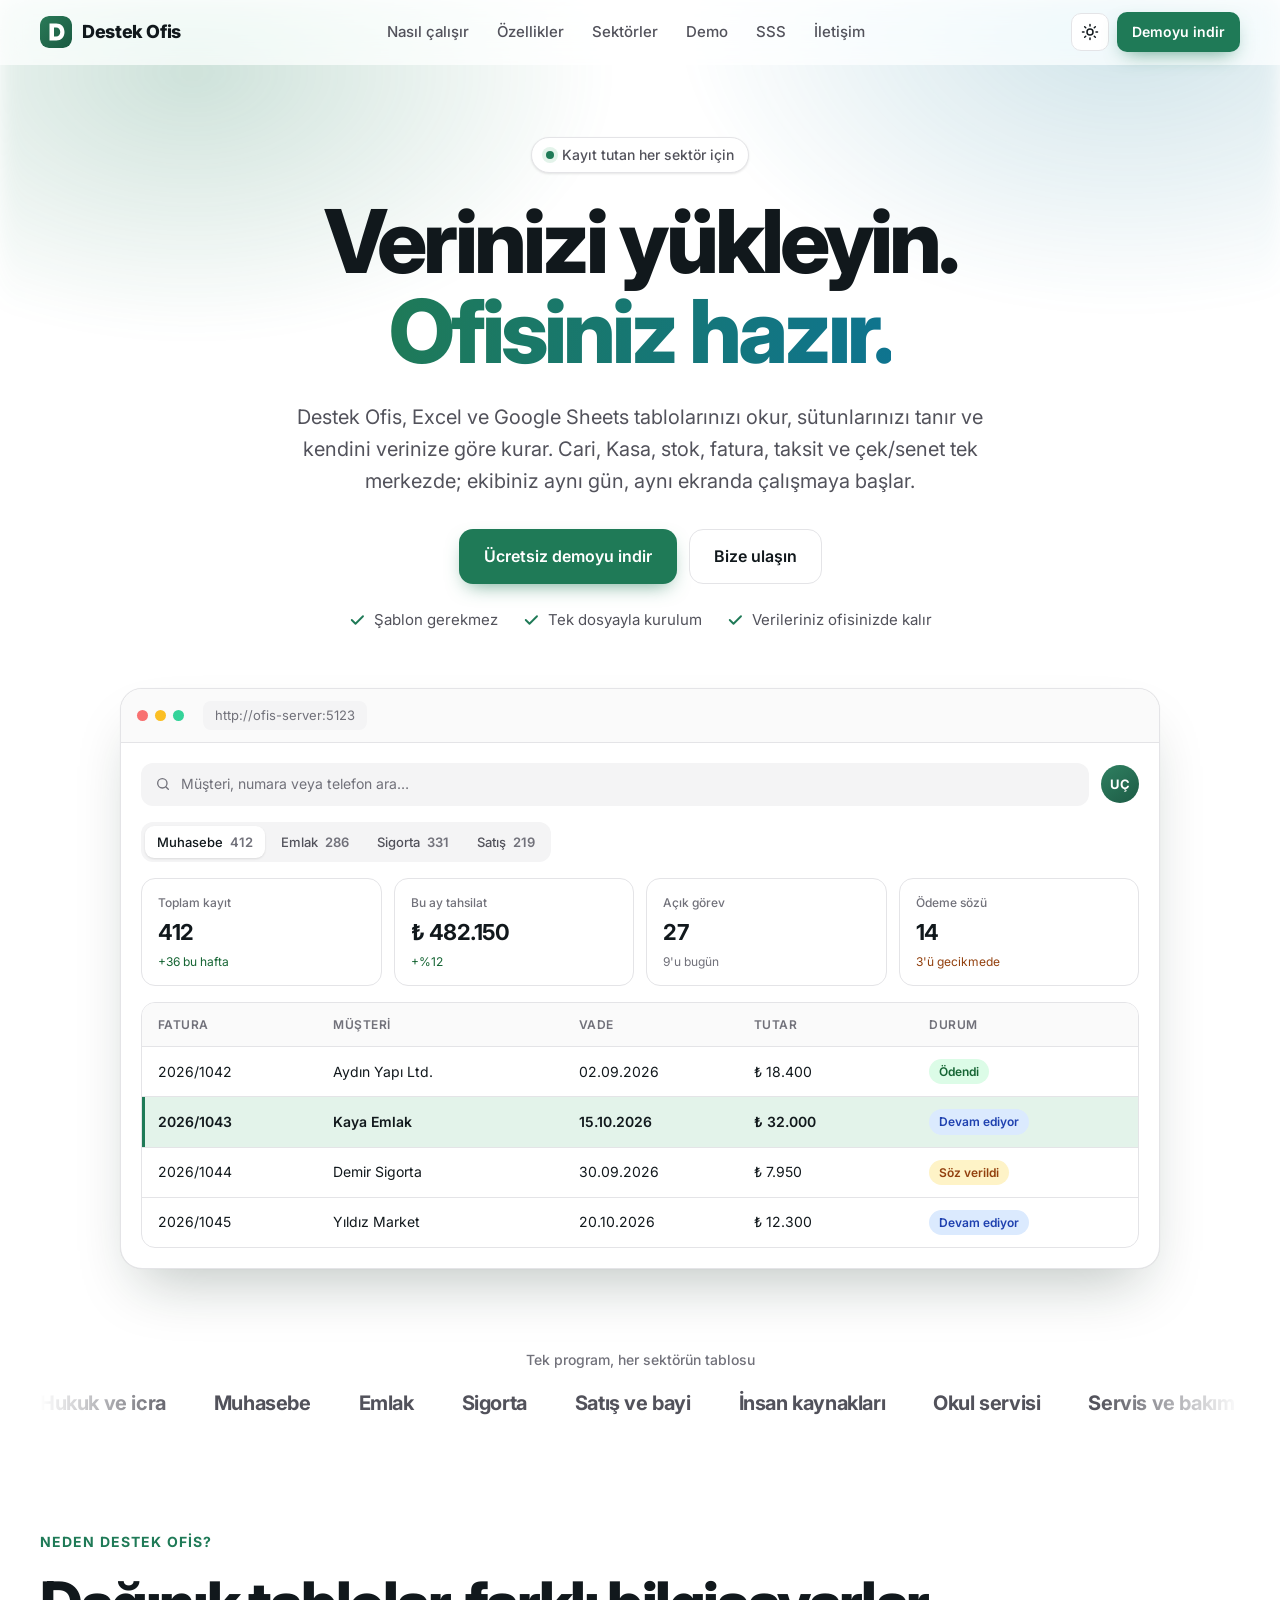
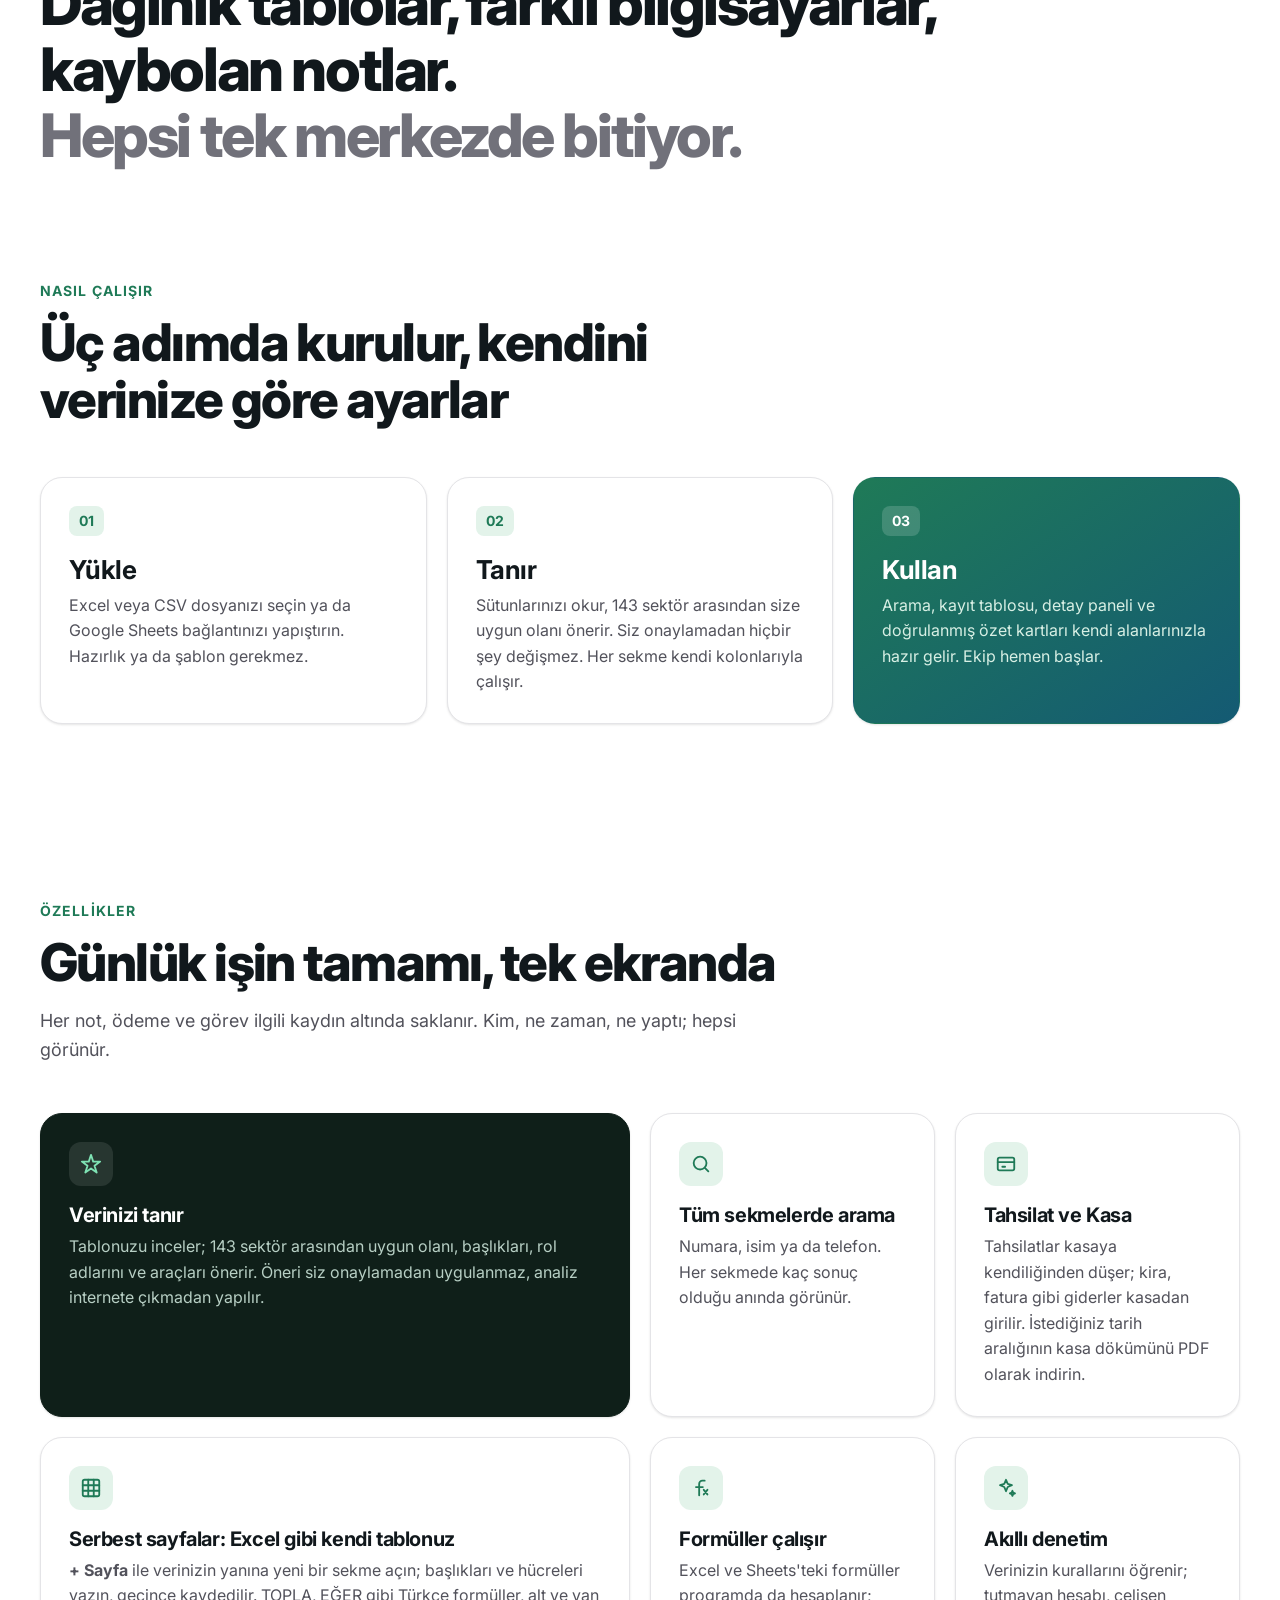
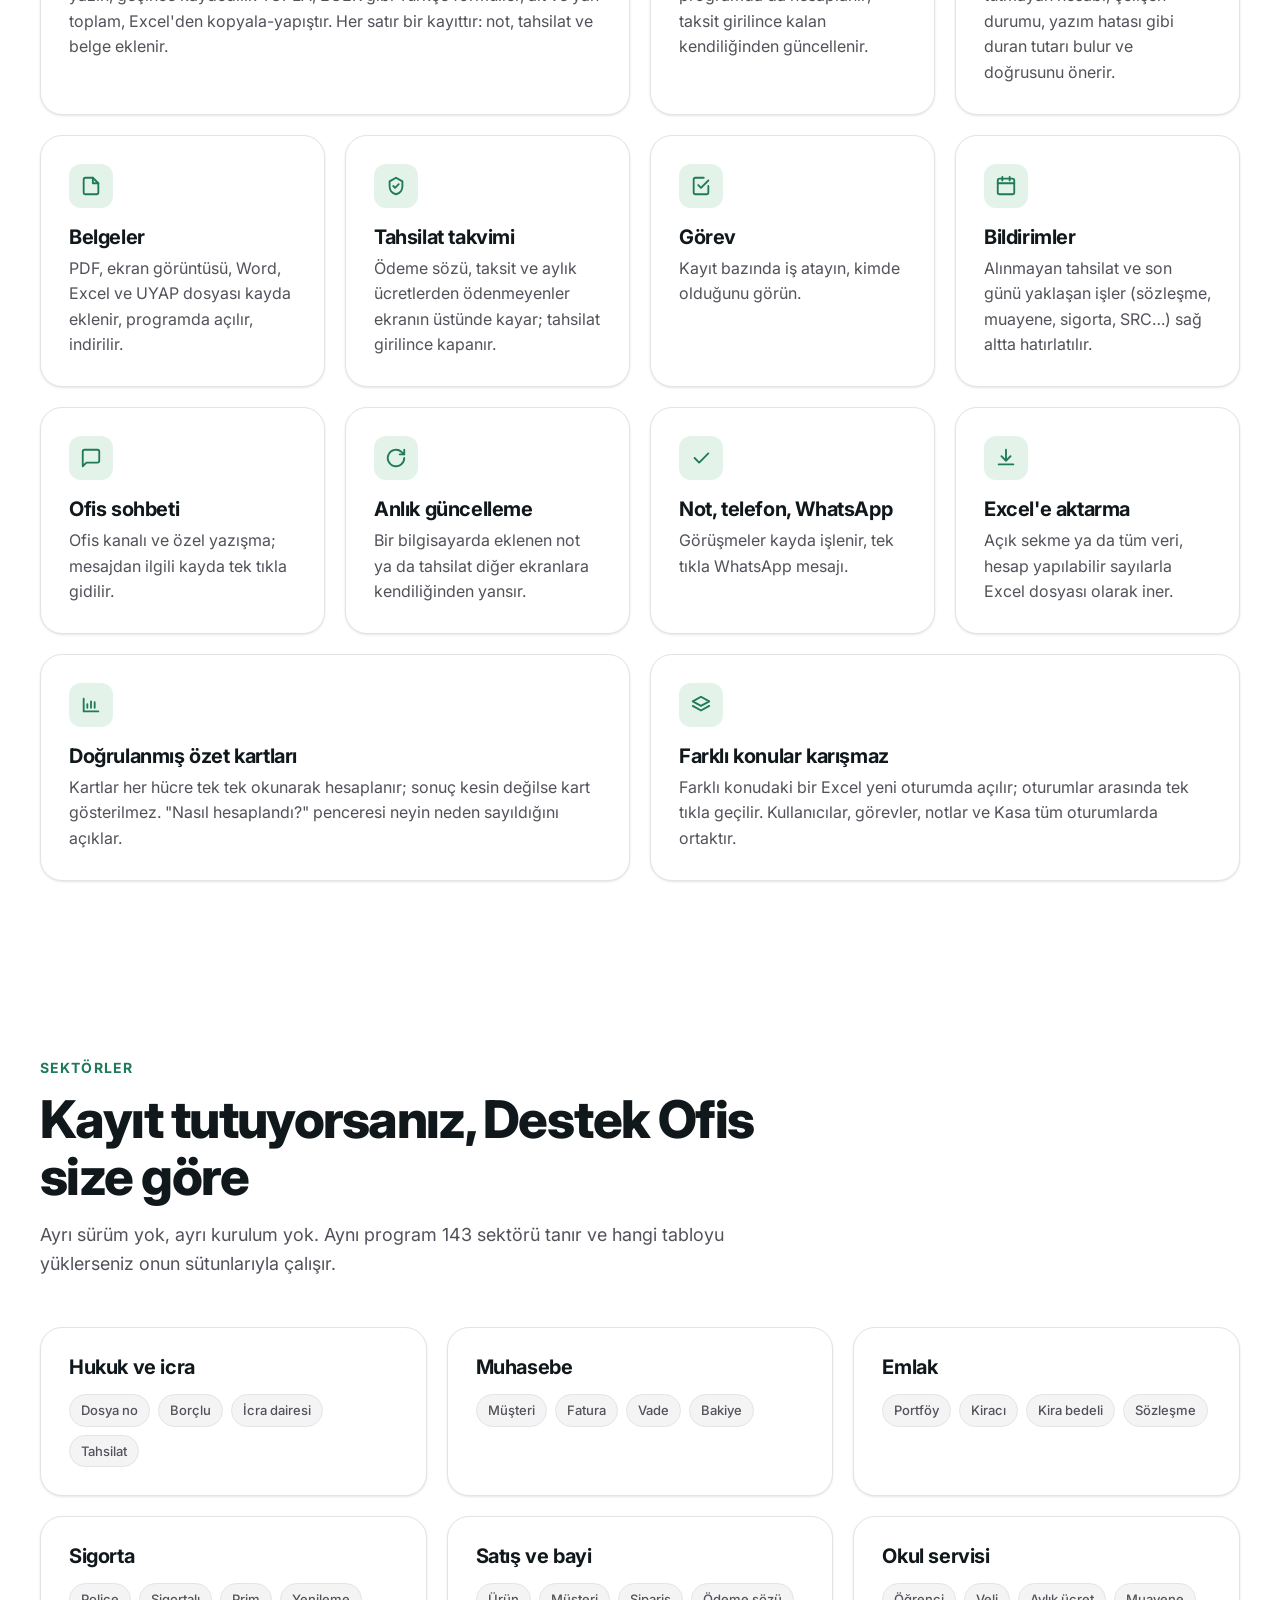
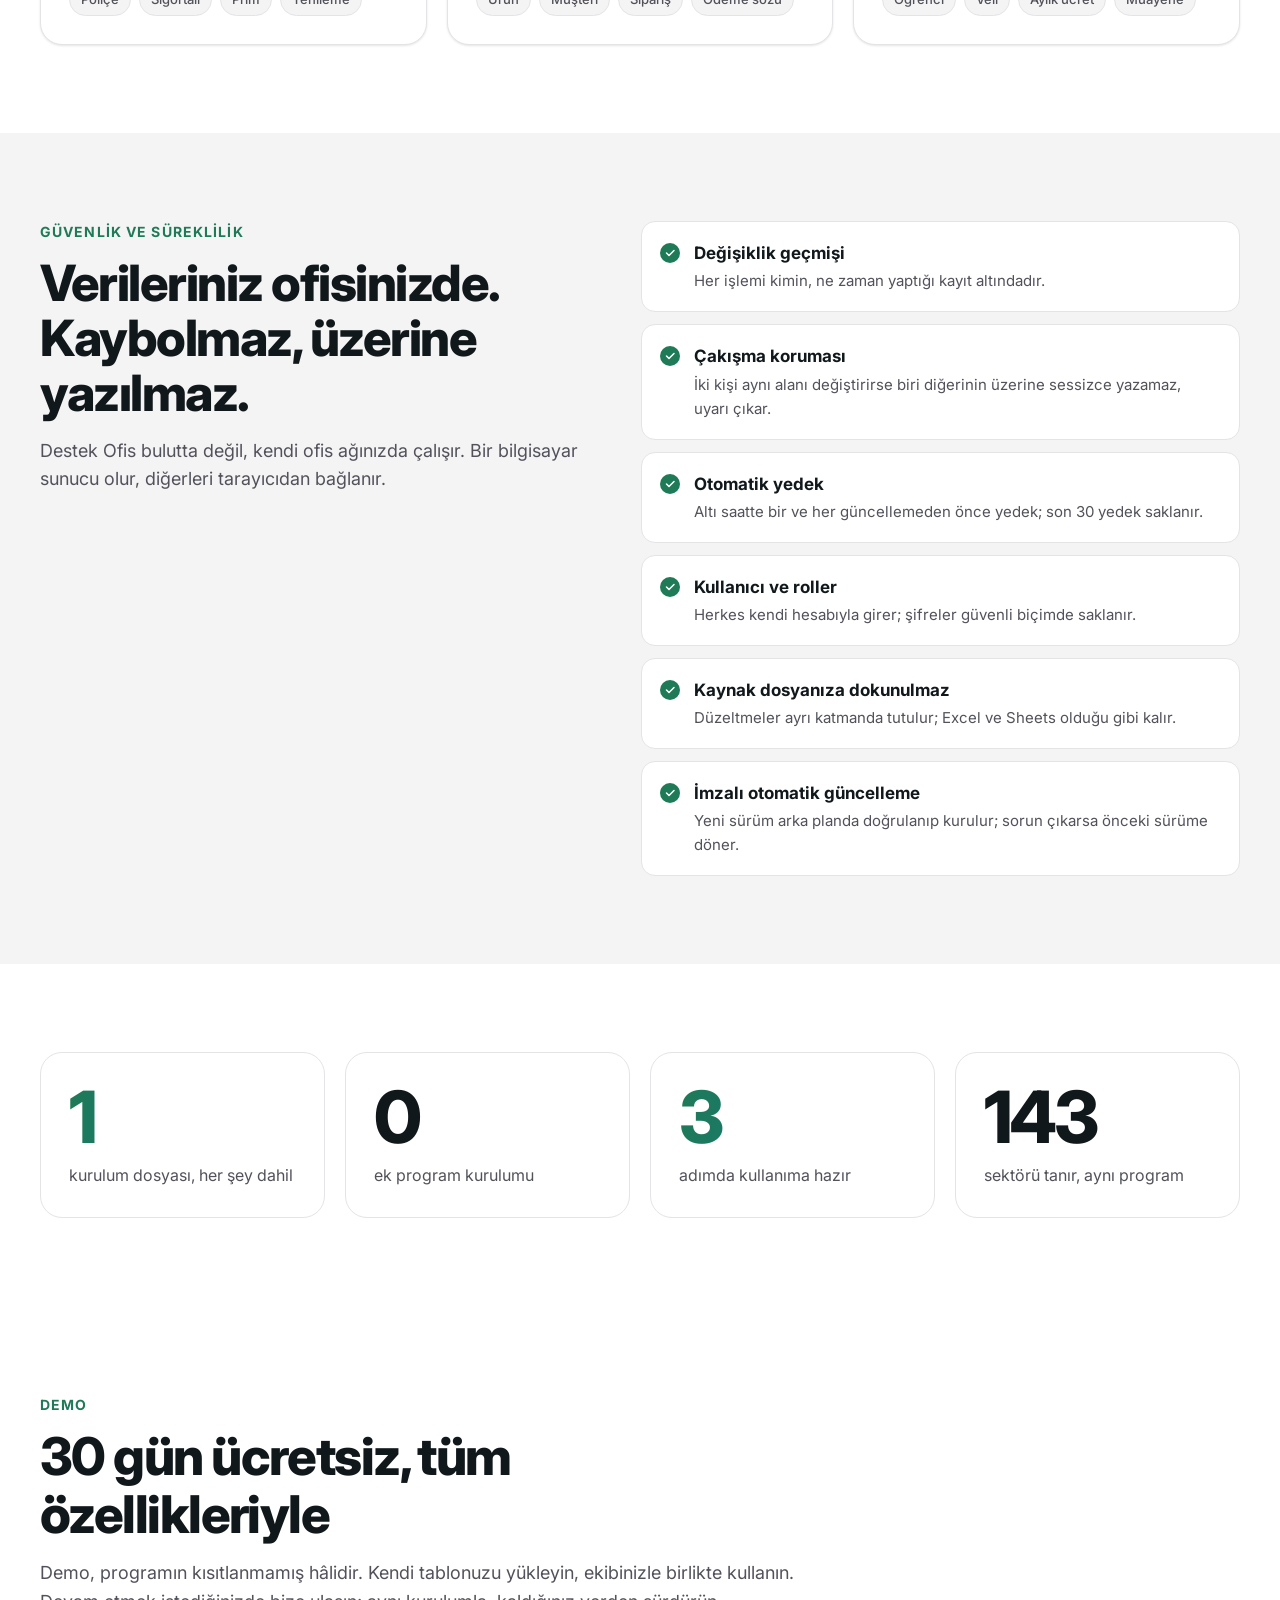
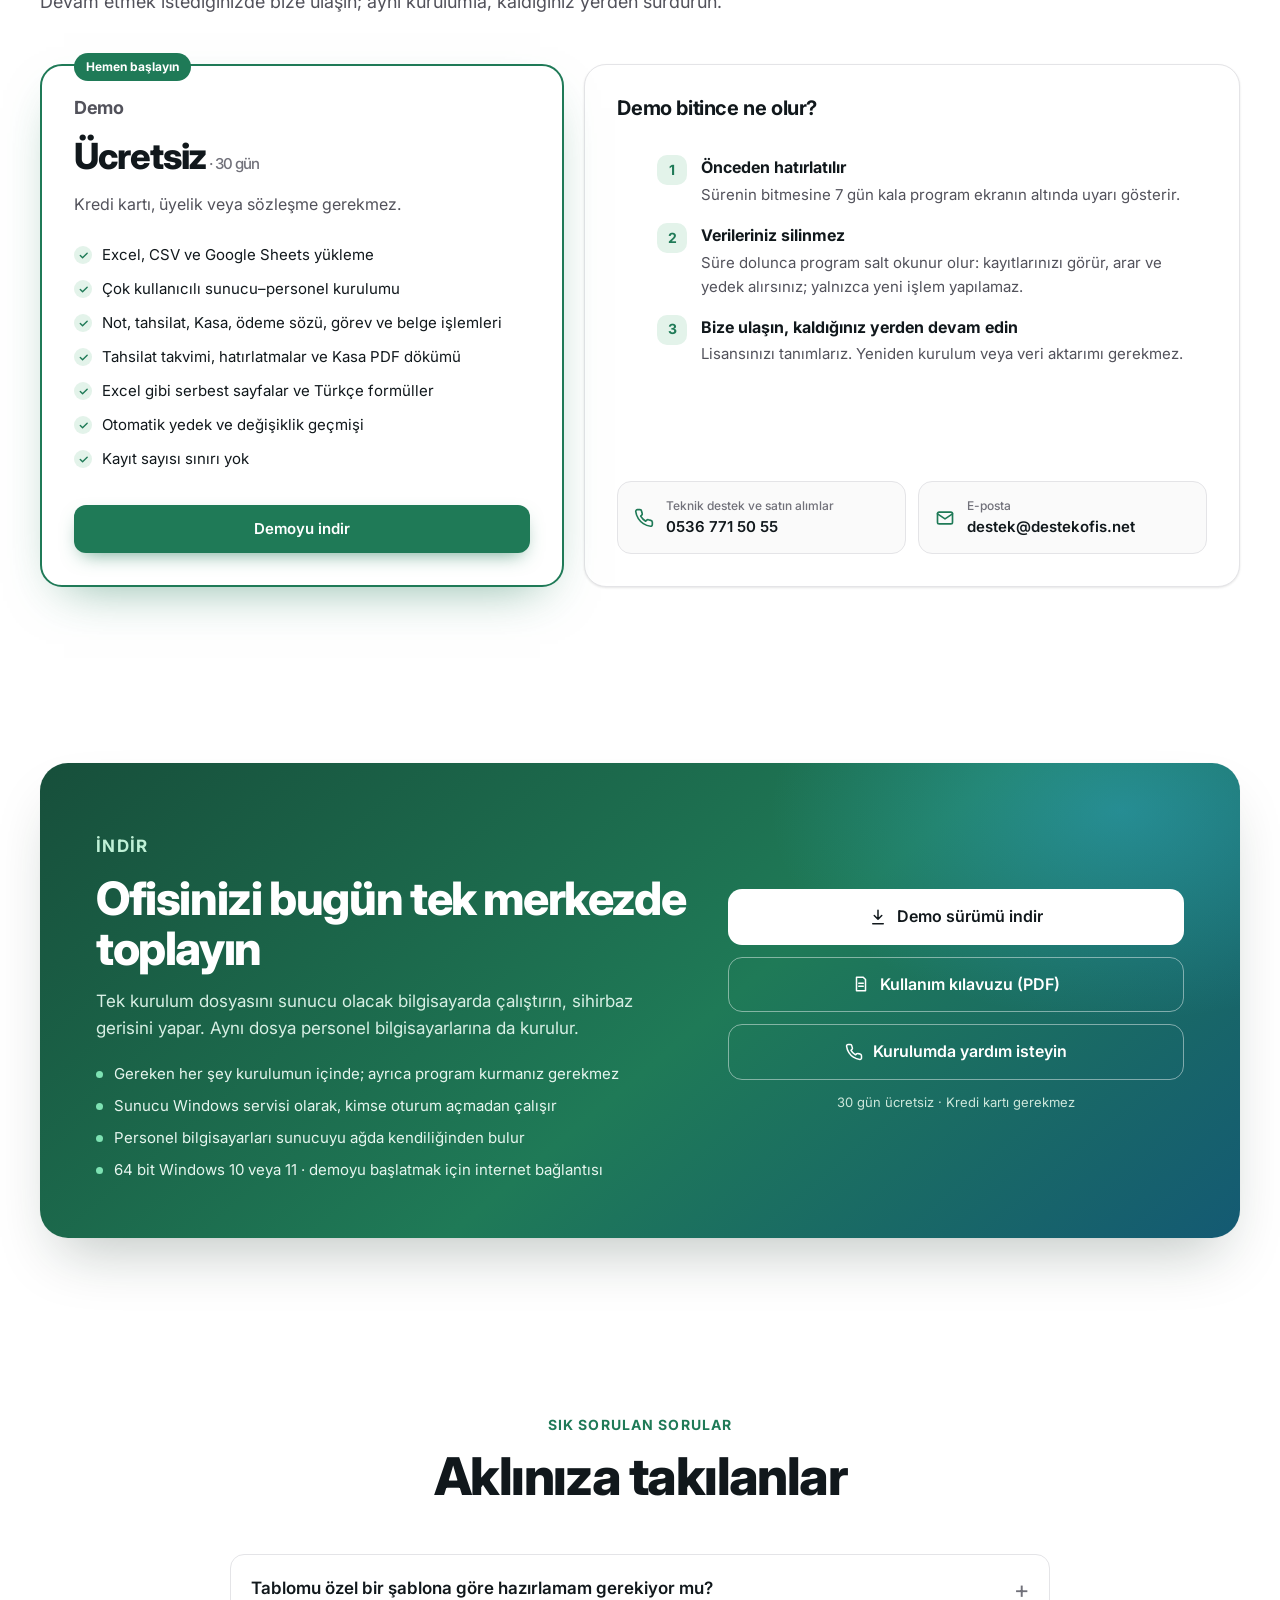
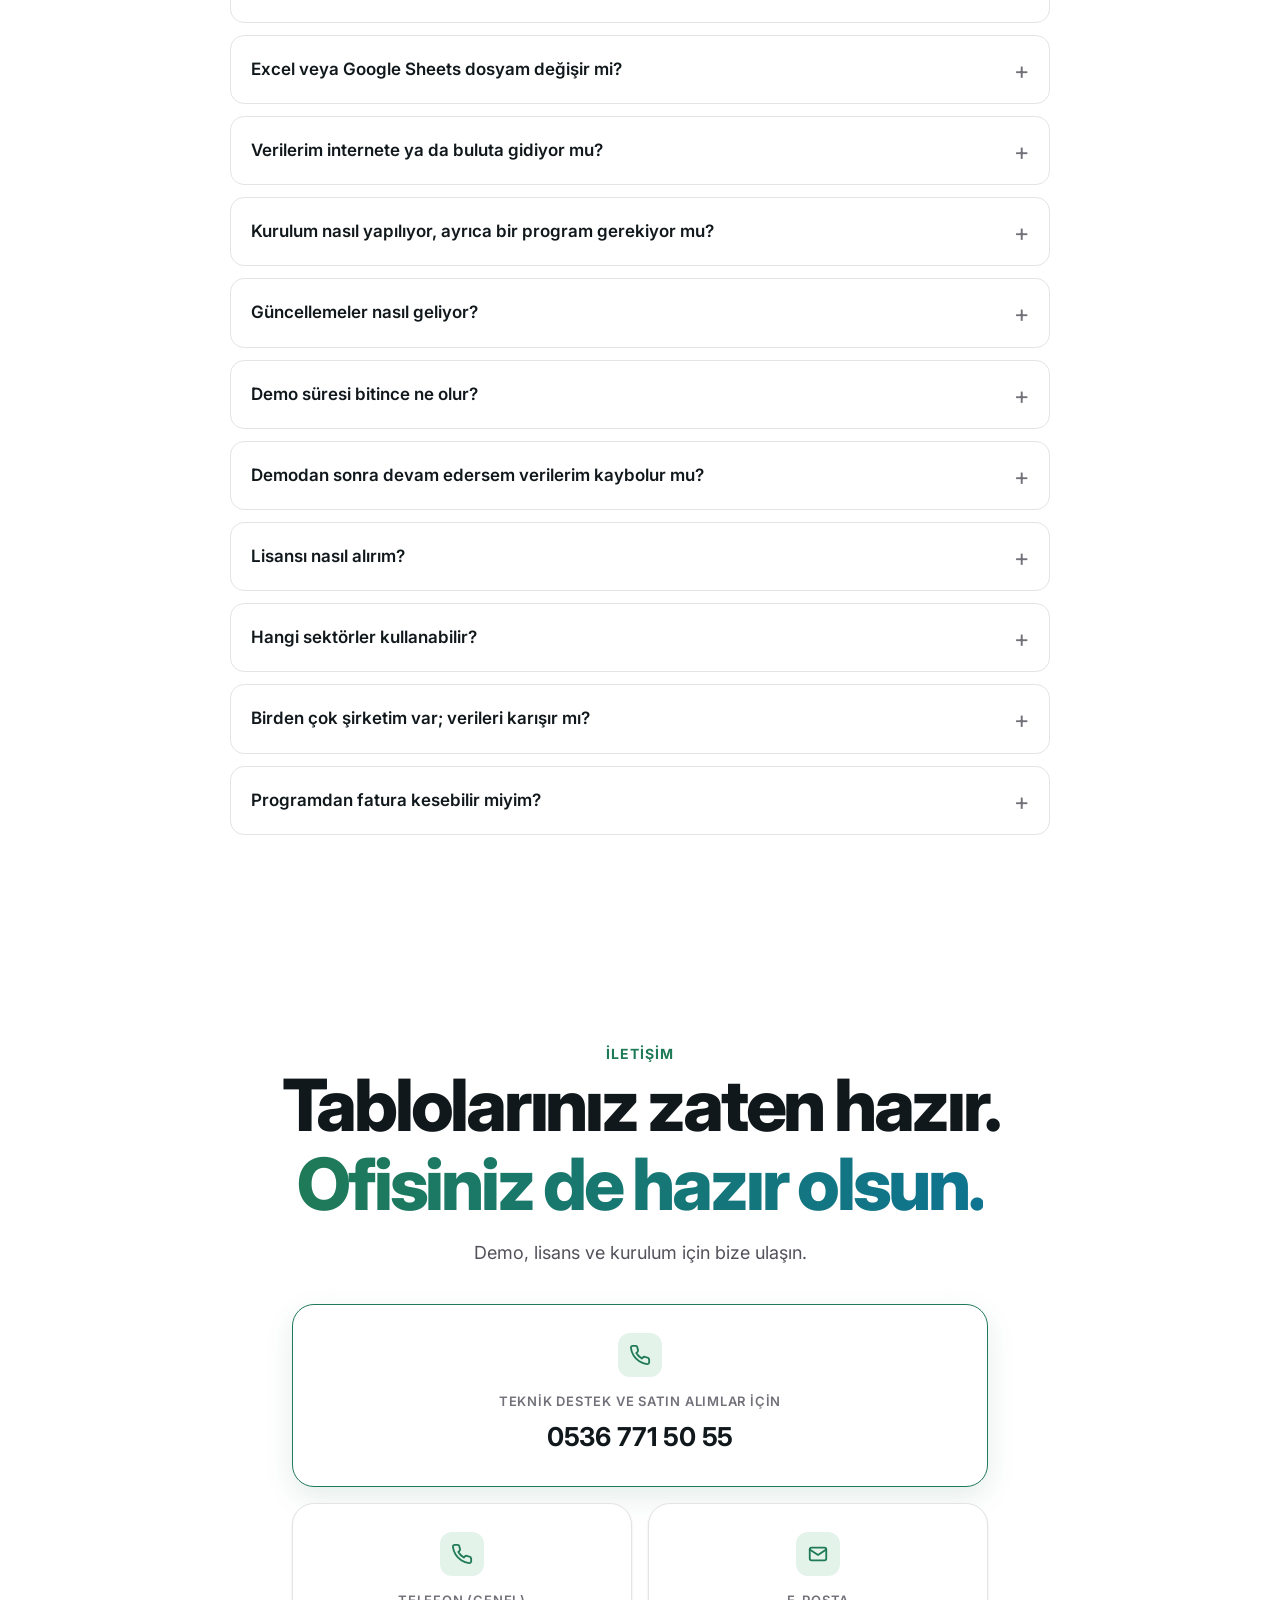
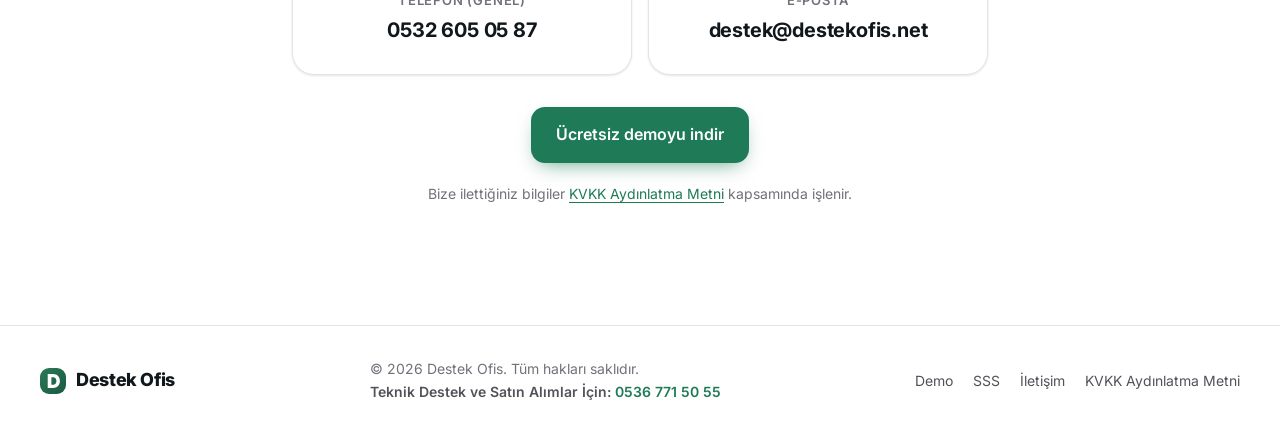
==== web/index.html @ 76e0286b "2.4.7 G1: görünen destek e-postası destek@destekofis.net Co-Authored-By: Claude <noreply@anthropic.c" ====
<!doctype html>
<html lang="tr">
<head>
  <meta charset="utf-8">
  <meta name="viewport" content="width=device-width, initial-scale=1">
  <title>Destek Ofis — Verinizi yükleyin, ofisiniz hazır</title>
  <meta name="description" content="Destek Ofis: Excel ve Google Sheets tablolarınızı yükleyin, sistem verinize göre kendini kursun. Kayıt tutan her sektör için ortak ofis yönetim sistemi. Ücretsiz demoyu indirin.">
  <meta property="og:type" content="website">
  <meta property="og:locale" content="tr_TR">
  <meta property="og:site_name" content="Destek Ofis">
  <meta property="og:title" content="Destek Ofis — Verinizi yükleyin, ofisiniz hazır">
  <meta property="og:description" content="Excel ve Google Sheets tablolarınızı yükleyin, sistem verinize göre kendini kursun. Kayıt tutan her sektör için ortak ofis yönetim sistemi.">
  <meta name="theme-color" content="#1f7a57">
  <link rel="icon" href="assets/favicon.svg" type="image/svg+xml">
  <link rel="preconnect" href="https://fonts.googleapis.com">
  <link rel="preconnect" href="https://fonts.gstatic.com" crossorigin>
  <link href="https://fonts.googleapis.com/css2?family=Inter:wght@400;500;600;700;800&display=swap" rel="stylesheet">
  <link rel="stylesheet" href="assets/style.css">
</head>
<body>
  <div class="bg-glow" aria-hidden="true"></div>

  <!-- ÜST MENÜ -->
  <header class="nav" id="top">
    <div class="container nav-inner">
      <a href="#top" class="brand" aria-label="Destek Ofis ana sayfa">
        <img src="assets/favicon.svg" alt="" width="32" height="32">
        <span>Destek Ofis</span>
      </a>
      <nav class="nav-links" id="navLinks" aria-label="Ana menü">
        <a href="#nasil">Nasıl çalışır</a>
        <a href="#ozellikler">Özellikler</a>
        <a href="#sektorler">Sektörler</a>
        <a href="#demo">Demo</a>
        <a href="#sss">SSS</a>
        <a href="#iletisim">İletişim</a>
      </nav>
      <div class="nav-actions">
        <button class="icon-btn" id="themeToggle" aria-label="Tema değiştir" title="Tema değiştir">
          <svg class="i-sun" viewBox="0 0 24 24" width="18" height="18" fill="none" stroke="currentColor" stroke-width="2" stroke-linecap="round"><circle cx="12" cy="12" r="4"/><path d="M12 2v2M12 20v2M4.9 4.9l1.4 1.4M17.7 17.7l1.4 1.4M2 12h2M20 12h2M4.9 19.1l1.4-1.4M17.7 6.3l1.4-1.4"/></svg>
          <svg class="i-moon" viewBox="0 0 24 24" width="18" height="18" fill="none" stroke="currentColor" stroke-width="2" stroke-linecap="round"><path d="M21 12.8A9 9 0 1 1 11.2 3a7 7 0 0 0 9.8 9.8z"/></svg>
        </button>
        <a href="#indir" class="btn btn-primary btn-sm">Demoyu indir</a>
        <button class="icon-btn menu-btn" id="menuBtn" aria-label="Menüyü aç" aria-expanded="false" aria-controls="navLinks">
          <svg viewBox="0 0 24 24" width="20" height="20" fill="none" stroke="currentColor" stroke-width="2" stroke-linecap="round"><path d="M4 7h16M4 12h16M4 17h16"/></svg>
        </button>
      </div>
    </div>
  </header>

  <main>
    <!-- HERO -->
    <section class="hero">
      <div class="container hero-inner">
        <a href="#sektorler" class="chip"><span class="dot"></span> Kayıt tutan her sektör için</a>
        <h1>Verinizi yükleyin.<br><span class="grad">Ofisiniz hazır.</span></h1>
        <p class="lead">Destek Ofis, Excel ve Google Sheets tablolarınızı okur, sütunlarınızı tanır ve kendini verinize göre kurar. Cari, Kasa, stok, fatura, taksit ve çek/senet tek merkezde; ekibiniz aynı gün, aynı ekranda çalışmaya başlar.</p>
        <div class="cta-row">
          <a href="#indir" class="btn btn-primary btn-lg">Ücretsiz demoyu indir</a>
          <a href="#iletisim" class="btn btn-ghost btn-lg">Bize ulaşın</a>
        </div>
        <ul class="hero-points">
          <li><svg viewBox="0 0 24 24"><path d="M5 12l5 5L20 7"/></svg> Şablon gerekmez</li>
          <li><svg viewBox="0 0 24 24"><path d="M5 12l5 5L20 7"/></svg> Tek dosyayla kurulum</li>
          <li><svg viewBox="0 0 24 24"><path d="M5 12l5 5L20 7"/></svg> Verileriniz ofisinizde kalır</li>
        </ul>

        <!-- ÜRÜN GÖRSELİ (HTML ile çizilmiş temsili ekran) -->
        <div class="mock" role="img" aria-label="Destek Ofis ana ekranının temsili görünümü: tablo sekmeleri, özet kartları ve seçili satırı vurgulanmış kayıt tablosu">
          <div class="mock-bar">
            <span></span><span></span><span></span>
            <div class="mock-url">http://ofis-server:5123</div>
          </div>
          <div class="mock-body">
            <div class="mock-top">
              <div class="mock-search">
                <svg viewBox="0 0 24 24"><circle cx="11" cy="11" r="7"/><path d="M20 20l-3.5-3.5"/></svg>
                Müşteri, numara veya telefon ara…
              </div>
              <div class="mock-user">UÇ</div>
            </div>
            <div class="mock-tabs">
              <span class="on">Muhasebe <b>412</b></span>
              <span>Emlak <b>286</b></span>
              <span>Sigorta <b>331</b></span>
              <span>Satış <b>219</b></span>
            </div>
            <div class="mock-stats">
              <div><small>Toplam kayıt</small><strong>412</strong><em class="up">+36 bu hafta</em></div>
              <div><small>Bu ay tahsilat</small><strong>₺ 482.150</strong><em class="up">+%12</em></div>
              <div class="hide-sm"><small>Açık görev</small><strong>27</strong><em>9'u bugün</em></div>
              <div class="hide-sm"><small>Ödeme sözü</small><strong>14</strong><em class="warn">3'ü gecikmede</em></div>
            </div>
            <div class="mock-table">
              <div class="tr th"><span>Fatura</span><span>Müşteri</span><span class="hide-sm">Vade</span><span>Tutar</span><span>Durum</span></div>
              <div class="tr"><span>2026/1042</span><span>Aydın Yapı Ltd.</span><span class="hide-sm">02.09.2026</span><span>₺ 18.400</span><span><i class="pill ok">Ödendi</i></span></div>
              <div class="tr sel"><span>2026/1043</span><span>Kaya Emlak</span><span class="hide-sm">15.10.2026</span><span>₺ 32.000</span><span><i class="pill info">Devam ediyor</i></span></div>
              <div class="tr"><span>2026/1044</span><span>Demir Sigorta</span><span class="hide-sm">30.09.2026</span><span>₺ 7.950</span><span><i class="pill warn">Söz verildi</i></span></div>
              <div class="tr"><span>2026/1045</span><span>Yıldız Market</span><span class="hide-sm">20.10.2026</span><span>₺ 12.300</span><span><i class="pill info">Devam ediyor</i></span></div>
            </div>
          </div>
        </div>
      </div>
    </section>

    <!-- SEKTÖR ŞERİDİ -->
    <section class="strip" aria-label="Uygun sektörler">
      <div class="container">
        <p>Tek program, her sektörün tablosu</p>
        <div class="marquee"><div class="marquee-track">
          <span>Hukuk ve icra</span><span>Muhasebe</span><span>Emlak</span><span>Sigorta</span><span>Satış ve bayi</span><span>İnsan kaynakları</span><span>Okul servisi</span><span>Servis ve bakım</span><span>Tahsilat ofisleri</span>
          <span aria-hidden="true">Hukuk ve icra</span><span aria-hidden="true">Muhasebe</span><span aria-hidden="true">Emlak</span><span aria-hidden="true">Sigorta</span><span aria-hidden="true">Satış ve bayi</span><span aria-hidden="true">İnsan kaynakları</span><span aria-hidden="true">Okul servisi</span><span aria-hidden="true">Servis ve bakım</span><span aria-hidden="true">Tahsilat ofisleri</span>
        </div></div>
      </div>
    </section>

    <!-- BÜYÜK MANŞET -->
    <section class="statement">
      <div class="container">
        <p class="eyebrow">Neden Destek Ofis?</p>
        <h2>Dağınık tablolar, farklı bilgisayarlar, kaybolan notlar.<br><span class="muted">Hepsi tek merkezde bitiyor.</span></h2>
      </div>
    </section>

    <!-- NASIL ÇALIŞIR -->
    <section class="section" id="nasil">
      <div class="container">
        <div class="section-head">
          <p class="eyebrow">Nasıl çalışır</p>
          <h2>Üç adımda kurulur, kendini verinize göre ayarlar</h2>
        </div>
        <div class="steps">
          <article class="card step">
            <span class="step-no">01</span>
            <h3>Yükle</h3>
            <p>Excel veya CSV dosyanızı seçin ya da Google Sheets bağlantınızı yapıştırın. Hazırlık ya da şablon gerekmez.</p>
          </article>
          <article class="card step">
            <span class="step-no">02</span>
            <h3>Tanır</h3>
            <p>Sütunlarınızı okur, 143 sektör arasından size uygun olanı önerir. Siz onaylamadan hiçbir şey değişmez. Her sekme kendi kolonlarıyla çalışır.</p>
          </article>
          <article class="card step step-accent">
            <span class="step-no">03</span>
            <h3>Kullan</h3>
            <p>Arama, kayıt tablosu, detay paneli ve doğrulanmış özet kartları kendi alanlarınızla hazır gelir. Ekip hemen başlar.</p>
          </article>
        </div>
      </div>
    </section>

    <!-- ÖZELLİKLER -->
    <section class="section" id="ozellikler">
      <div class="container">
        <div class="section-head">
          <p class="eyebrow">Özellikler</p>
          <h2>Günlük işin tamamı, tek ekranda</h2>
          <p class="sub">Her not, ödeme ve görev ilgili kaydın altında saklanır. Kim, ne zaman, ne yaptı; hepsi görünür.</p>
        </div>
        <div class="bento">
          <article class="card b-wide b-dark">
            <div class="ico"><svg viewBox="0 0 24 24"><path d="M12 2l2.4 7.4H22l-6.2 4.5 2.4 7.4L12 16.8 5.8 21.3l2.4-7.4L2 9.4h7.6z"/></svg></div>
            <h3>Verinizi tanır</h3>
            <p>Tablonuzu inceler; 143 sektör arasından uygun olanı, başlıkları, rol adlarını ve araçları önerir. Öneri siz onaylamadan uygulanmaz, analiz internete çıkmadan yapılır.</p>
          </article>
          <article class="card">
            <div class="ico"><svg viewBox="0 0 24 24"><circle cx="11" cy="11" r="7"/><path d="M20 20l-3.5-3.5"/></svg></div>
            <h3>Tüm sekmelerde arama</h3>
            <p>Numara, isim ya da telefon. Her sekmede kaç sonuç olduğu anında görünür.</p>
          </article>
          <article class="card">
            <div class="ico"><svg viewBox="0 0 24 24"><rect x="3" y="5" width="18" height="14" rx="2"/><path d="M3 10h18M8 15h3"/></svg></div>
            <h3>Tahsilat ve Kasa</h3>
            <p>Tahsilatlar kasaya kendiliğinden düşer; kira, fatura gibi giderler kasadan girilir. İstediğiniz tarih aralığının kasa dökümünü PDF olarak indirin.</p>
          </article>
          <article class="card b-wide">
            <div class="ico"><svg viewBox="0 0 24 24"><rect x="3" y="3" width="18" height="18" rx="2"/><path d="M3 9h18M3 15h18M9 3v18M15 3v18"/></svg></div>
            <h3>Serbest sayfalar: Excel gibi kendi tablonuz</h3>
            <p><b>+ Sayfa</b> ile verinizin yanına yeni bir sekme açın; başlıkları ve hücreleri yazın, geçince kaydedilir. TOPLA, EĞER gibi Türkçe formüller, alt ve yan toplam, Excel'den kopyala-yapıştır. Her satır bir kayıttır: not, tahsilat ve belge eklenir.</p>
          </article>
          <article class="card">
            <div class="ico"><svg viewBox="0 0 24 24"><path d="M16 4h-2.5A3.5 3.5 0 0 0 10 7.5V20"/><path d="M6.5 11h7.5"/><path d="M15 14l4 5M19 14l-4 5"/></svg></div>
            <h3>Formüller çalışır</h3>
            <p>Excel ve Sheets'teki formüller programda da hesaplanır; taksit girilince kalan kendiliğinden güncellenir.</p>
          </article>
          <article class="card">
            <div class="ico"><svg viewBox="0 0 24 24"><path d="M12 3l1.9 4.6L18.5 9l-4.6 1.9L12 15.5l-1.9-4.6L5.5 9l4.6-1.4z"/><path d="M19 15l.8 2 2 .8-2 .8-.8 2-.8-2-2-.8 2-.8z"/></svg></div>
            <h3>Akıllı denetim</h3>
            <p>Verinizin kurallarını öğrenir; tutmayan hesabı, çelişen durumu, yazım hatası gibi duran tutarı bulur ve doğrusunu önerir.</p>
          </article>
          <article class="card">
            <div class="ico"><svg viewBox="0 0 24 24"><path d="M14 3H6a2 2 0 0 0-2 2v14a2 2 0 0 0 2 2h12a2 2 0 0 0 2-2V9z"/><path d="M14 3v6h6"/></svg></div>
            <h3>Belgeler</h3>
            <p>PDF, ekran görüntüsü, Word, Excel ve UYAP dosyası kayda eklenir, programda açılır, indirilir.</p>
          </article>
          <article class="card">
            <div class="ico"><svg viewBox="0 0 24 24"><path d="M12 3l7 4v5c0 4.5-3 8-7 9-4-1-7-4.5-7-9V7z"/><path d="M9 12l2 2 4-4"/></svg></div>
            <h3>Tahsilat takvimi</h3>
            <p>Ödeme sözü, taksit ve aylık ücretlerden ödenmeyenler ekranın üstünde kayar; tahsilat girilince kapanır.</p>
          </article>
          <article class="card">
            <div class="ico"><svg viewBox="0 0 24 24"><path d="M9 11l3 3 8-8"/><path d="M20 12v7a2 2 0 0 1-2 2H6a2 2 0 0 1-2-2V5a2 2 0 0 1 2-2h9"/></svg></div>
            <h3>Görev</h3>
            <p>Kayıt bazında iş atayın, kimde olduğunu görün.</p>
          </article>
          <article class="card">
            <div class="ico"><svg viewBox="0 0 24 24"><rect x="3" y="4" width="18" height="17" rx="2"/><path d="M3 9h18M8 2v4M16 2v4"/></svg></div>
            <h3>Bildirimler</h3>
            <p>Alınmayan tahsilat ve son günü yaklaşan işler (sözleşme, muayene, sigorta, SRC…) sağ altta hatırlatılır.</p>
          </article>
          <article class="card">
            <div class="ico"><svg viewBox="0 0 24 24"><path d="M21 15a2 2 0 0 1-2 2H7l-4 4V5a2 2 0 0 1 2-2h14a2 2 0 0 1 2 2z"/></svg></div>
            <h3>Ofis sohbeti</h3>
            <p>Ofis kanalı ve özel yazışma; mesajdan ilgili kayda tek tıkla gidilir.</p>
          </article>
          <article class="card">
            <div class="ico"><svg viewBox="0 0 24 24"><path d="M21 12a9 9 0 1 1-3-6.7L21 8"/><path d="M21 3v5h-5"/></svg></div>
            <h3>Anlık güncelleme</h3>
            <p>Bir bilgisayarda eklenen not ya da tahsilat diğer ekranlara kendiliğinden yansır.</p>
          </article>
          <article class="card">
            <div class="ico"><svg viewBox="0 0 24 24"><path d="M5 12l5 5L20 7"/></svg></div>
            <h3>Not, telefon, WhatsApp</h3>
            <p>Görüşmeler kayda işlenir, tek tıkla WhatsApp mesajı.</p>
          </article>
          <article class="card">
            <div class="ico"><svg viewBox="0 0 24 24"><path d="M12 3v12M7 10l5 5 5-5"/><path d="M4 19h16"/></svg></div>
            <h3>Excel'e aktarma</h3>
            <p>Açık sekme ya da tüm veri, hesap yapılabilir sayılarla Excel dosyası olarak iner.</p>
          </article>
          <article class="card b-wide">
            <div class="ico"><svg viewBox="0 0 24 24"><path d="M4 19V5M4 19h16M8 15v-4M12 15V8M16 15v-6"/></svg></div>
            <h3>Doğrulanmış özet kartları</h3>
            <p>Kartlar her hücre tek tek okunarak hesaplanır; sonuç kesin değilse kart gösterilmez. "Nasıl hesaplandı?" penceresi neyin neden sayıldığını açıklar.</p>
          </article>
          <article class="card b-wide">
            <div class="ico"><svg viewBox="0 0 24 24"><path d="M12 3l9 5-9 5-9-5z"/><path d="M3 13l9 5 9-5"/></svg></div>
            <h3>Farklı konular karışmaz</h3>
            <p>Farklı konudaki bir Excel yeni oturumda açılır; oturumlar arasında tek tıkla geçilir. Kullanıcılar, görevler, notlar ve Kasa tüm oturumlarda ortaktır.</p>
          </article>
        </div>
      </div>
    </section>

    <!-- SEKTÖRLER -->
    <section class="section" id="sektorler">
      <div class="container">
        <div class="section-head">
          <p class="eyebrow">Sektörler</p>
          <h2>Kayıt tutuyorsanız, Destek Ofis size göre</h2>
          <p class="sub">Ayrı sürüm yok, ayrı kurulum yok. Aynı program 143 sektörü tanır ve hangi tabloyu yüklerseniz onun sütunlarıyla çalışır.</p>
        </div>
        <div class="sectors">
          <article class="card sector"><h3>Hukuk ve icra</h3><div class="tags"><i>Dosya no</i><i>Borçlu</i><i>İcra dairesi</i><i>Tahsilat</i></div></article>
          <article class="card sector"><h3>Muhasebe</h3><div class="tags"><i>Müşteri</i><i>Fatura</i><i>Vade</i><i>Bakiye</i></div></article>
          <article class="card sector"><h3>Emlak</h3><div class="tags"><i>Portföy</i><i>Kiracı</i><i>Kira bedeli</i><i>Sözleşme</i></div></article>
          <article class="card sector"><h3>Sigorta</h3><div class="tags"><i>Poliçe</i><i>Sigortalı</i><i>Prim</i><i>Yenileme</i></div></article>
          <article class="card sector"><h3>Satış ve bayi</h3><div class="tags"><i>Ürün</i><i>Müşteri</i><i>Sipariş</i><i>Ödeme sözü</i></div></article>
          <article class="card sector"><h3>Okul servisi</h3><div class="tags"><i>Öğrenci</i><i>Veli</i><i>Aylık ücret</i><i>Muayene</i></div></article>
        </div>
      </div>
    </section>

    <!-- GÜVEN -->
    <section class="section trust">
      <div class="container trust-inner">
        <div class="trust-copy">
          <p class="eyebrow">Güvenlik ve süreklilik</p>
          <h2>Verileriniz ofisinizde.<br>Kaybolmaz, üzerine yazılmaz.</h2>
          <p class="sub">Destek Ofis bulutta değil, kendi ofis ağınızda çalışır. Bir bilgisayar sunucu olur, diğerleri tarayıcıdan bağlanır.</p>
        </div>
        <ul class="trust-list">
          <li><b>Değişiklik geçmişi</b><span>Her işlemi kimin, ne zaman yaptığı kayıt altındadır.</span></li>
          <li><b>Çakışma koruması</b><span>İki kişi aynı alanı değiştirirse biri diğerinin üzerine sessizce yazamaz, uyarı çıkar.</span></li>
          <li><b>Otomatik yedek</b><span>Altı saatte bir ve her güncellemeden önce yedek; son 30 yedek saklanır.</span></li>
          <li><b>Kullanıcı ve roller</b><span>Herkes kendi hesabıyla girer; şifreler güvenli biçimde saklanır.</span></li>
          <li><b>Kaynak dosyanıza dokunulmaz</b><span>Düzeltmeler ayrı katmanda tutulur; Excel ve Sheets olduğu gibi kalır.</span></li>
          <li><b>İmzalı otomatik güncelleme</b><span>Yeni sürüm arka planda doğrulanıp kurulur; sorun çıkarsa önceki sürüme döner.</span></li>
        </ul>
      </div>
    </section>

    <!-- RAKAMLAR / MANŞET ŞERİDİ -->
    <section class="section">
      <div class="container numbers">
        <div><strong>1</strong><span>kurulum dosyası, her şey dahil</span></div>
        <div><strong>0</strong><span>ek program kurulumu</span></div>
        <div><strong>3</strong><span>adımda kullanıma hazır</span></div>
        <div><strong>143</strong><span>sektörü tanır, aynı program</span></div>
      </div>
    </section>

    <!-- DEMO -->
    <section class="section" id="demo">
      <div class="container">
        <div class="section-head">
          <p class="eyebrow">Demo</p>
          <h2>30 gün ücretsiz, tüm özellikleriyle</h2>
          <p class="sub">Demo, programın kısıtlanmamış hâlidir. Kendi tablonuzu yükleyin, ekibinizle birlikte kullanın. Devam etmek istediğinizde bize ulaşın; aynı kurulumla, kaldığınız yerden sürdürün.</p>
        </div>
        <div class="demo-grid">
          <article class="card plan plan-pro">
            <span class="badge">Hemen başlayın</span>
            <h3>Demo</h3>
            <p class="price">Ücretsiz<small> · 30 gün</small></p>
            <p class="plan-sub">Kredi kartı, üyelik veya sözleşme gerekmez.</p>
            <ul>
              <li>Excel, CSV ve Google Sheets yükleme</li>
              <li>Çok kullanıcılı sunucu–personel kurulumu</li>
              <li>Not, tahsilat, Kasa, ödeme sözü, görev ve belge işlemleri</li>
              <li>Tahsilat takvimi, hatırlatmalar ve Kasa PDF dökümü</li>
              <li>Excel gibi serbest sayfalar ve Türkçe formüller</li>
              <li>Otomatik yedek ve değişiklik geçmişi</li>
              <li>Kayıt sayısı sınırı yok</li>
            </ul>
            <a href="#indir" class="btn btn-primary btn-block">Demoyu indir</a>
          </article>
          <article class="card after">
            <h3>Demo bitince ne olur?</h3>
            <ol class="after-steps">
              <li><b>Önceden hatırlatılır</b><span>Sürenin bitmesine 7 gün kala program ekranın altında uyarı gösterir.</span></li>
              <li><b>Verileriniz silinmez</b><span>Süre dolunca program salt okunur olur: kayıtlarınızı görür, arar ve yedek alırsınız; yalnızca yeni işlem yapılamaz.</span></li>
              <li><b>Bize ulaşın, kaldığınız yerden devam edin</b><span>Lisansınızı tanımlarız. Yeniden kurulum veya veri aktarımı gerekmez.</span></li>
            </ol>
            <div class="contact-lines">
              <a href="tel:+905367715055" class="contact-line"><svg viewBox="0 0 24 24"><path d="M22 16.9v3a2 2 0 0 1-2.2 2 19.8 19.8 0 0 1-8.6-3.1 19.5 19.5 0 0 1-6-6A19.8 19.8 0 0 1 2.1 4.2 2 2 0 0 1 4.1 2h3a2 2 0 0 1 2 1.7c.1.9.4 1.8.7 2.7a2 2 0 0 1-.5 2.1L8 9.8a16 16 0 0 0 6 6l1.3-1.3a2 2 0 0 1 2.1-.4c.9.3 1.8.6 2.7.7a2 2 0 0 1 1.7 2z"/></svg><span><small>Teknik destek ve satın alımlar</small>0536 771 50 55</span></a>
              <a href="mailto:destek@destekofis.net?subject=Destek%20Ofis" class="contact-line"><svg viewBox="0 0 24 24"><rect x="3" y="5" width="18" height="14" rx="2"/><path d="M3 7l9 6 9-6"/></svg><span><small>E-posta</small>destek<wbr>@destekofis.net</span></a>
            </div>
          </article>
        </div>
      </div>
    </section>

    <!-- İNDİR -->
    <section class="section" id="indir">
      <div class="container">
        <div class="download">
          <div>
            <p class="eyebrow light">İndir</p>
            <h2>Ofisinizi bugün tek merkezde toplayın</h2>
            <p>Tek kurulum dosyasını sunucu olacak bilgisayarda çalıştırın, sihirbaz gerisini yapar. Aynı dosya personel bilgisayarlarına da kurulur.</p>
            <ul class="reqs">
              <li>Gereken her şey kurulumun içinde; ayrıca program kurmanız gerekmez</li>
              <li>Sunucu Windows servisi olarak, kimse oturum açmadan çalışır</li>
              <li>Personel bilgisayarları sunucuyu ağda kendiliğinden bulur</li>
              <li>64 bit Windows 10 veya 11 · demoyu başlatmak için internet bağlantısı</li>
            </ul>
          </div>
          <div class="download-actions">
            <a href="https://github.com/ceougur/ofis---y-netimi/releases/latest/download/DestekOfis-Kurulum.exe" class="btn btn-white btn-lg" id="demoDownload">
              <svg viewBox="0 0 24 24"><path d="M12 3v12M7 10l5 5 5-5M5 21h14"/></svg>
              Demo sürümü indir
            </a>
            <a href="/indir/DestekOfis-Kullanim-Kilavuzu.pdf" class="btn btn-outline-white btn-lg" id="guideDownload" target="_blank" rel="noopener">
              <svg viewBox="0 0 24 24"><path d="M6 3h9l3 3v15H6z"/><path d="M9 11h6M9 15h6"/></svg>
              Kullanım kılavuzu (PDF)
            </a>
            <a href="#iletisim" class="btn btn-outline-white btn-lg">
              <svg viewBox="0 0 24 24"><path d="M22 16.9v3a2 2 0 0 1-2.2 2 19.8 19.8 0 0 1-8.6-3.1 19.5 19.5 0 0 1-6-6A19.8 19.8 0 0 1 2.1 4.2 2 2 0 0 1 4.1 2h3a2 2 0 0 1 2 1.7c.1.9.4 1.8.7 2.7a2 2 0 0 1-.5 2.1L8 9.8a16 16 0 0 0 6 6l1.3-1.3a2 2 0 0 1 2.1-.4c.9.3 1.8.6 2.7.7a2 2 0 0 1 1.7 2z"/></svg>
              Kurulumda yardım isteyin
            </a>
            <small>30 gün ücretsiz · Kredi kartı gerekmez</small>
          </div>
        </div>
      </div>
    </section>

    <!-- SSS -->
    <section class="section" id="sss">
      <div class="container narrow">
        <div class="section-head center">
          <p class="eyebrow">Sık sorulan sorular</p>
          <h2>Aklınıza takılanlar</h2>
        </div>
        <div class="faq">
          <details>
            <summary>Tablomu özel bir şablona göre hazırlamam gerekiyor mu?</summary>
            <p>Hayır. Destek Ofis sütun başlıklarınızı olduğu gibi okur, sektörünüzü önerir ve tutar, tarih gibi alan türlerini kendisi belirler. Başlıkları sonradan kalemle değiştirebilirsiniz.</p>
          </details>
          <details>
            <summary>Excel veya Google Sheets dosyam değişir mi?</summary>
            <p>Hayır. Kaynak dosyanıza dokunulmaz. Programda yaptığınız düzeltmeler, notlar ve işlemler merkezi veritabanında ayrı bir katman olarak saklanır.</p>
          </details>
          <details>
            <summary>Verilerim internete ya da buluta gidiyor mu?</summary>
            <p>Hayır. Verileriniz ofisinizdeki sunucu bilgisayarda saklanır ve analiz internete çıkmadan yapılır. Sunucu yalnızca lisans doğrulaması, güncelleme denetimi ve (kullanırsanız) Google Sheets eşitlemesi için internete bağlanır. Lisans doğrulamasında kayıtlarınız gönderilmez; yalnızca kurulum kimliği, program sürümü ve lisans numarası gönderilir.</p>
          </details>
          <details>
            <summary>Kurulum nasıl yapılıyor, ayrıca bir program gerekiyor mu?</summary>
            <p>Tek bir kurulum dosyası var ve gereken her şey içinde; ayrıca bir şey kurmanız gerekmez. Sunucu bilgisayarda "Sunucu", diğerlerinde "Personel bilgisayarı" seçilir. Personel bilgisayarları sunucuyu ağda kendiliğinden bulur; istenirse tarayıcıdan da bağlanılabilir.</p>
          </details>
          <details>
            <summary>Güncellemeler nasıl geliyor?</summary>
            <p>Kendiliğinden. Sunucu yeni sürümü arka planda indirir, imzasını doğrular, önce yedek alır ve yaklaşık bir dakikada geçer. Sorun çıkarsa önceki sürüme döner.</p>
          </details>
          <details>
            <summary>Demo süresi bitince ne olur?</summary>
            <p>Program salt okunur olur: kayıtlarınızı görür, arar, dışa aktarır ve yedek alırsınız; yeni kayıt, not veya tahsilat girilemez. Kullanmaya devam etmek için bizi arayın (Teknik Destek ve Satın Alımlar İçin: <a href="tel:+905367715055">0536 771 50 55</a>) ya da <a href="mailto:destek@destekofis.net">destek@destekofis.net</a> adresine yazın.</p>
          </details>
          <details>
            <summary>Demodan sonra devam edersem verilerim kaybolur mu?</summary>
            <p>Hayır. Lisans, demoyu kurduğunuz programa tanımlanır; yeniden kurulum veya veri aktarımı gerekmez. Demo süresi dolmuş olsa bile kayıtlarınız yerinde durur ve lisans tanımlandığı anda kaldığınız yerden devam edersiniz.</p>
          </details>
          <details>
            <summary>Lisansı nasıl alırım?</summary>
            <p>Lisanslar şimdilik site üzerinden satılmıyor. Bizi arayın (Teknik Destek ve Satın Alımlar İçin: <a href="tel:+905367715055">0536 771 50 55</a>) ya da e-posta gönderin; ofisinize uygun lisansı birlikte belirleyip tanımlayalım. Lisans, internet üzerinden programınıza kendiliğinden gelir ya da size verilen lisans anahtarını programın Yönetim → Lisans ekranına yazarsınız.</p>
          </details>
          <details>
            <summary>Hangi sektörler kullanabilir?</summary>
            <p>Kayıt tutan her sektör: hukuk ve icra, muhasebe, emlak, sigorta, satış, insan kaynakları, servis ve daha fazlası. Program tek; yüklediğiniz tabloya göre şekillenir.</p>
          </details>
          <details>
            <summary>Birden çok şirketim var; verileri karışır mı?</summary>
            <p>Hayır. Her şirket ayrı veri dosyasında tutulur (001, 002…). Sol üstten şirket seçilir; cari, Kasa, stok, fatura ve tablolar yalnız o şirkete aittir. İsterseniz seçtiğiniz şirketlerin toplamlarını yan yana gösteren birleşik rapor alırsınız.</p>
          </details>
          <details>
            <summary>Programdan fatura kesebilir miyim?</summary>
            <p>Fatura, iade ve makbuz düzenlenir; stok, cari ve Kasa'ya aynı anda işlenir, PDF basılır. Belge şimdilik "Müşteri Fişi" olarak çıkar; GİB e-Fatura / e-Arşiv gönderimi entegratör bağlantısı açıldığında resmî belgeye dönüşür.</p>
          </details>
        </div>
      </div>
    </section>

    <!-- İLETİŞİM -->
    <section class="section final" id="iletisim">
      <div class="container center">
        <p class="eyebrow">İletişim</p>
        <h2>Tablolarınız zaten hazır.<br><span class="grad">Ofisiniz de hazır olsun.</span></h2>
        <p class="sub">Demo, lisans ve kurulum için bize ulaşın.</p>
        <div class="contact-cards">
          <a class="card contact-card is-support" href="tel:+905367715055">
            <span class="ico"><svg viewBox="0 0 24 24"><path d="M22 16.9v3a2 2 0 0 1-2.2 2 19.8 19.8 0 0 1-8.6-3.1 19.5 19.5 0 0 1-6-6A19.8 19.8 0 0 1 2.1 4.2 2 2 0 0 1 4.1 2h3a2 2 0 0 1 2 1.7c.1.9.4 1.8.7 2.7a2 2 0 0 1-.5 2.1L8 9.8a16 16 0 0 0 6 6l1.3-1.3a2 2 0 0 1 2.1-.4c.9.3 1.8.6 2.7.7a2 2 0 0 1 1.7 2z"/></svg></span>
            <small>Teknik Destek ve Satın Alımlar İçin</small>
            <strong>0536 771 50 55</strong>
          </a>
          <a class="card contact-card" href="tel:+905326050587">
            <span class="ico"><svg viewBox="0 0 24 24"><path d="M22 16.9v3a2 2 0 0 1-2.2 2 19.8 19.8 0 0 1-8.6-3.1 19.5 19.5 0 0 1-6-6A19.8 19.8 0 0 1 2.1 4.2 2 2 0 0 1 4.1 2h3a2 2 0 0 1 2 1.7c.1.9.4 1.8.7 2.7a2 2 0 0 1-.5 2.1L8 9.8a16 16 0 0 0 6 6l1.3-1.3a2 2 0 0 1 2.1-.4c.9.3 1.8.6 2.7.7a2 2 0 0 1 1.7 2z"/></svg></span>
            <small>Telefon (genel)</small>
            <strong>0532 605 05 87</strong>
          </a>
          <a class="card contact-card" href="mailto:destek@destekofis.net?subject=Destek%20Ofis">
            <span class="ico"><svg viewBox="0 0 24 24"><rect x="3" y="5" width="18" height="14" rx="2"/><path d="M3 7l9 6 9-6"/></svg></span>
            <small>E-posta</small>
            <strong>destek<wbr>@destekofis.net</strong>
          </a>
        </div>
        <div class="cta-row center">
          <a href="#indir" class="btn btn-primary btn-lg">Ücretsiz demoyu indir</a>
        </div>
        <p class="legal-note">Bize ilettiğiniz bilgiler <a href="/kvkk">KVKK Aydınlatma Metni</a> kapsamında işlenir.</p>
      </div>
    </section>
  </main>

  <footer class="footer">
    <div class="container footer-inner">
      <a href="#top" class="brand"><img src="assets/favicon.svg" alt="" width="26" height="26"><span>Destek Ofis</span></a>
      <p>© <span id="year">2026</span> Destek Ofis. Tüm hakları saklıdır.<br><span class="footer-support">Teknik Destek ve Satın Alımlar İçin: <a href="tel:+905367715055">0536 771 50 55</a></span></p>
      <nav aria-label="Alt menü"><a href="#demo">Demo</a><a href="#sss">SSS</a><a href="#iletisim">İletişim</a><a href="/kvkk">KVKK Aydınlatma Metni</a></nav>
    </div>
  </footer>

  <div class="toast" id="toast" role="status" aria-live="polite"></div>

  <!-- Demo indirilince açılan bilgi kartı: indirmenin başladığını ve sonraki adımları gösterir -->
  <aside class="dl-card" id="dlCard" hidden aria-labelledby="dlTitle">
    <button type="button" class="dl-close" id="dlClose" aria-label="Kapat">×</button>
    <div class="dl-head">
      <span class="dl-icon" aria-hidden="true"><svg class="dl-arrow" viewBox="0 0 24 24"><path d="M12 3v12M7 10l5 5 5-5M5 21h14"/></svg><svg class="dl-check" viewBox="0 0 24 24"><path d="M5 12.5l4.5 4.5L19 7.5"/></svg></span>
      <div>
        <p class="dl-title" id="dlTitle" role="status" aria-live="polite">İndirme başlatılıyor…</p>
        <p class="dl-file">DestekOfis-Kurulum.exe · 27 MB</p>
      </div>
    </div>
    <div class="dl-bar" aria-hidden="true"><span></span></div>
    <p class="dl-where" id="dlWhere">Dosyayı tarayıcınız indirir; ilerlemeyi ve biten dosyayı <b>İndirilenler</b> listesinde görürsünüz (<kbd>Ctrl</kbd> + <kbd>J</kbd>).</p>
    <p class="dl-platform" id="dlPlatform" hidden>Bu kurulum dosyası <b>Windows bilgisayarlar</b> içindir. Telefondan indirdiyseniz programı bilgisayarınızdan indirip kurun.</p>
    <ol class="dl-steps">
      <li><b>İndirilen dosyayı açın.</b> Sunucu olacak bilgisayarda çalıştırın.</li>
      <li><b>“Windows bilgisayarınızı korudu” uyarısı çıkarsa</b> <i>Ek bilgi</i> → <i>Yine de çalıştır</i>’a tıklayın.</li>
      <li><b>Sihirbazda “Sunucu”yu seçin.</b> Kurulum bitince 30 günlük deneme kendiliğinden başlar.</li>
    </ol>
    <div class="dl-actions">
      <a class="btn btn-primary btn-block" href="/indir/DestekOfis-Kullanim-Kilavuzu.pdf" target="_blank" rel="noopener">
        <svg viewBox="0 0 24 24"><path d="M6 3h9l3 3v15H6z"/><path d="M9 11h6M9 15h6"/></svg>
        Resimli kurulum kılavuzunu aç
      </a>
      <p class="dl-retry">İndirme başlamadı mı? <a id="dlRetry" href="https://github.com/ceougur/ofis---y-netimi/releases/latest/download/DestekOfis-Kurulum.exe">Tekrar deneyin</a> · Teknik destek: <a href="tel:+905367715055">0536 771 50 55</a></p>
    </div>
  </aside>
  <script src="assets/main.js"></script>
</body>
</html>
---- web/assets/style.css ----
/* Destek Ofis — tanıtım sitesi. HeroUI görsel dilinden esinlenilmiştir. */

:root {
  --bg: #ffffff;
  --bg-soft: #f4f4f5;
  --surface: #ffffff;
  --surface-2: #fafafa;
  --border: #e4e4e7;
  --text: #11181c;
  --muted: #52525b;
  --faint: #71717a;
  --primary: #1f7a57;
  --primary-600: #196347;
  --primary-soft: #e3f3ea;
  --on-primary: #ffffff;
  --accent: #0e7490;
  --grad-a: #1f7a57;
  --grad-b: #0e7490;
  --ok-bg: #dcfce7;  --ok: #166534;
  --info-bg: #dbeafe; --info: #1e40af;
  --warn-bg: #fef3c7; --warn: #92400e;
  --shadow-sm: 0 1px 2px rgba(0,0,0,.05), 0 1px 3px rgba(0,0,0,.06);
  --shadow: 0 0 1px rgba(0,0,0,.08), 0 8px 24px -6px rgba(0,0,0,.10);
  --shadow-lg: 0 0 1px rgba(0,0,0,.10), 0 30px 60px -20px rgba(15,40,30,.28);
  --radius: 14px;
  --radius-lg: 22px;
  color-scheme: light;
}

@media (prefers-color-scheme: dark) {
  :root:not([data-theme="light"]) {
    --bg: #0b0b0d; --bg-soft: #141417; --surface: #17171a; --surface-2: #1c1c20;
    --border: #2a2a2f; --text: #ececee; --muted: #a1a1aa; --faint: #8b8b94;
    --primary: #34b27f; --primary-600: #45c98f; --on-primary: #06140e; --primary-soft: #11281f;
    --accent: #22b8cf; --grad-a: #45c98f; --grad-b: #38bdf8;
    --ok-bg: #0f2a1c; --ok: #6ee7a8; --info-bg: #10223f; --info: #93c5fd; --warn-bg: #2d2008; --warn: #fcd34d;
    --shadow: 0 0 1px rgba(255,255,255,.08), 0 8px 24px -6px rgba(0,0,0,.6);
    --shadow-lg: 0 0 1px rgba(255,255,255,.12), 0 30px 60px -20px rgba(0,0,0,.8);
    color-scheme: dark;
  }
}
:root[data-theme="dark"] {
  --bg: #0b0b0d; --bg-soft: #141417; --surface: #17171a; --surface-2: #1c1c20;
  --border: #2a2a2f; --text: #ececee; --muted: #a1a1aa; --faint: #8b8b94;
  --primary: #34b27f; --primary-600: #45c98f; --on-primary: #06140e; --primary-soft: #11281f;
  --accent: #22b8cf; --grad-a: #45c98f; --grad-b: #38bdf8;
  --ok-bg: #0f2a1c; --ok: #6ee7a8; --info-bg: #10223f; --info: #93c5fd; --warn-bg: #2d2008; --warn: #fcd34d;
  --shadow: 0 0 1px rgba(255,255,255,.08), 0 8px 24px -6px rgba(0,0,0,.6);
  --shadow-lg: 0 0 1px rgba(255,255,255,.12), 0 30px 60px -20px rgba(0,0,0,.8);
  color-scheme: dark;
}

*, *::before, *::after { box-sizing: border-box; }
html { scroll-behavior: smooth; scroll-padding-top: 80px; }
body {
  margin: 0;
  font-family: Inter, ui-sans-serif, system-ui, -apple-system, "Segoe UI", Roboto, sans-serif;
  background: var(--bg);
  color: var(--text);
  line-height: 1.6;
  -webkit-font-smoothing: antialiased;
  overflow-x: hidden;
}
img, svg { display: block; }
a { color: inherit; text-decoration: none; }
h1, h2, h3 { margin: 0; letter-spacing: -0.03em; line-height: 1.1; }
p { margin: 0; }
ul { margin: 0; padding: 0; list-style: none; }

.container { width: min(1200px, 100% - 32px); margin-inline: auto; }
.narrow { width: min(820px, 100% - 32px); }
.center { text-align: center; justify-content: center; }

.bg-glow {
  position: absolute; inset: 0 0 auto 0; height: 900px; pointer-events: none; z-index: -1;
  background:
    radial-gradient(600px 380px at 15% 8%, color-mix(in srgb, var(--grad-a) 22%, transparent), transparent 70%),
    radial-gradient(640px 420px at 88% 2%, color-mix(in srgb, var(--grad-b) 20%, transparent), transparent 70%);
  filter: blur(10px);
}

/* ---------- Butonlar ---------- */
.btn {
  display: inline-flex; align-items: center; justify-content: center; gap: 10px;
  font-weight: 600; font-size: 15px; border-radius: 12px; padding: 11px 18px;
  border: 1px solid transparent; cursor: pointer; white-space: nowrap;
  transition: transform .15s ease, background .2s ease, box-shadow .2s ease, border-color .2s ease;
}
.btn:active { transform: scale(.97); }
.btn svg { width: 18px; height: 18px; fill: none; stroke: currentColor; stroke-width: 2; stroke-linecap: round; stroke-linejoin: round; }
.btn-sm { padding: 8px 14px; font-size: 14px; border-radius: 10px; }
.btn-lg { padding: 14px 24px; font-size: 16px; border-radius: 14px; }
.btn-block { width: 100%; }
.btn-primary { background: var(--primary); color: var(--on-primary); box-shadow: 0 8px 20px -8px color-mix(in srgb, var(--primary) 70%, transparent); }
.btn-primary:hover { background: var(--primary-600); }
.btn-ghost { background: var(--surface); color: var(--text); border-color: var(--border); }
.btn-ghost:hover { background: var(--bg-soft); }
.btn-white { background: #fff; color: #11181c; }
.btn-white:hover { background: #f1f5f3; }
.btn-outline-white { color: #fff; border-color: rgba(255,255,255,.45); }
.btn-outline-white:hover { background: rgba(255,255,255,.1); }
:focus-visible { outline: 2px solid var(--primary); outline-offset: 3px; border-radius: 8px; }

.icon-btn {
  display: inline-grid; place-items: center; width: 38px; height: 38px; border-radius: 10px;
  border: 1px solid var(--border); background: var(--surface); color: var(--text); cursor: pointer;
}
.icon-btn:hover { background: var(--bg-soft); }
.i-moon { display: none; }
:root[data-theme="dark"] .i-sun { display: none; }
:root[data-theme="dark"] .i-moon { display: block; }
@media (prefers-color-scheme: dark) {
  :root:not([data-theme="light"]) .i-sun { display: none; }
  :root:not([data-theme="light"]) .i-moon { display: block; }
}

/* ---------- Menü ---------- */
.nav {
  position: sticky; top: 0; z-index: 50;
  background: color-mix(in srgb, var(--bg) 72%, transparent);
  backdrop-filter: saturate(180%) blur(14px); -webkit-backdrop-filter: saturate(180%) blur(14px);
  border-bottom: 1px solid transparent; transition: border-color .2s, box-shadow .2s;
}
.nav.scrolled { border-bottom-color: var(--border); }
.nav-inner { display: flex; align-items: center; gap: 24px; height: 64px; }
.brand { display: flex; align-items: center; gap: 10px; font-weight: 800; font-size: 18px; letter-spacing: -0.02em; }
.brand img { border-radius: 9px; }
.nav-links { display: flex; gap: 4px; margin-inline: auto; }
.nav-links a { padding: 8px 12px; border-radius: 10px; font-size: 15px; font-weight: 500; color: var(--muted); }
.nav-links a:hover { color: var(--text); background: var(--bg-soft); }
.nav-actions { display: flex; align-items: center; gap: 8px; }
.menu-btn { display: none; }

@media (max-width: 860px) {
  .menu-btn { display: inline-grid; }
  .nav-actions .btn { display: none; }
  .nav-actions { margin-left: auto; }
  .nav-links {
    display: none; position: absolute; top: 64px; left: 0; right: 0; flex-direction: column;
    padding: 12px 16px 16px; background: var(--bg); border-bottom: 1px solid var(--border); box-shadow: var(--shadow);
  }
  .nav-links.open { display: flex; }
  .nav-links a { padding: 12px; font-size: 16px; }
}

/* ---------- Hero ---------- */
.hero { padding: 72px 0 40px; }
.hero-inner { display: flex; flex-direction: column; align-items: center; text-align: center; }
.chip {
  display: inline-flex; align-items: center; gap: 8px; padding: 6px 14px; border-radius: 999px;
  border: 1px solid var(--border); background: var(--surface); font-size: 14px; font-weight: 500; color: var(--muted);
  box-shadow: var(--shadow-sm);
}
.chip .dot { width: 8px; height: 8px; border-radius: 50%; background: var(--primary); box-shadow: 0 0 0 4px var(--primary-soft); }
.hero h1 { margin-top: 24px; font-size: clamp(44px, 8vw, 88px); font-weight: 800; letter-spacing: -0.045em; line-height: 1.02; }
.grad {
  background: linear-gradient(100deg, var(--grad-a), var(--grad-b));
  -webkit-background-clip: text; background-clip: text; color: transparent;
}
.lead { margin-top: 24px; max-width: 720px; font-size: clamp(17px, 2vw, 20px); color: var(--muted); }
.cta-row { display: flex; flex-wrap: wrap; gap: 12px; margin-top: 32px; }
.cta-row.center { justify-content: center; }
.hero-points { display: flex; flex-wrap: wrap; justify-content: center; gap: 8px 24px; margin-top: 24px; color: var(--muted); font-size: 15px; }
.hero-points li { display: flex; align-items: center; gap: 8px; }
.hero-points svg { width: 18px; height: 18px; fill: none; stroke: var(--primary); stroke-width: 2.5; stroke-linecap: round; stroke-linejoin: round; }

/* ---------- Ürün görseli ---------- */
.mock {
  width: 100%; max-width: 1040px; margin-top: 56px; text-align: left;
  border-radius: var(--radius-lg); border: 1px solid var(--border); background: var(--surface);
  box-shadow: var(--shadow-lg); overflow: hidden;
}
.mock-bar { display: flex; align-items: center; gap: 7px; padding: 12px 16px; border-bottom: 1px solid var(--border); background: var(--surface-2); }
.mock-bar > span { width: 11px; height: 11px; border-radius: 50%; background: var(--border); }
.mock-bar > span:nth-child(1) { background: #f87171; }
.mock-bar > span:nth-child(2) { background: #fbbf24; }
.mock-bar > span:nth-child(3) { background: #34d399; }
.mock-url { margin-left: 12px; padding: 4px 12px; border-radius: 8px; background: var(--bg-soft); color: var(--faint); font-size: 13px; }
.mock-body { padding: 20px; display: flex; flex-direction: column; gap: 16px; }
.mock-top { display: flex; align-items: center; gap: 12px; }
.mock-search {
  flex: 1; display: flex; align-items: center; gap: 10px; padding: 10px 14px; border-radius: 12px;
  background: var(--bg-soft); color: var(--faint); font-size: 14px;
}
.mock-search svg { width: 16px; height: 16px; fill: none; stroke: currentColor; stroke-width: 2; stroke-linecap: round; }
.mock-user { width: 38px; height: 38px; border-radius: 50%; display: grid; place-items: center; font-size: 13px; font-weight: 700; color: #fff; background: linear-gradient(145deg, #2f8061, #1d5b45); }
.mock-tabs { display: inline-flex; flex-wrap: wrap; gap: 4px; padding: 4px; border-radius: 12px; background: var(--bg-soft); align-self: flex-start; }
.mock-tabs span { padding: 6px 12px; border-radius: 9px; font-size: 13px; font-weight: 500; color: var(--muted); }
.mock-tabs span b { font-weight: 600; color: var(--faint); margin-left: 4px; }
.mock-tabs .on { background: var(--surface); color: var(--text); box-shadow: var(--shadow-sm); }
.mock-stats { display: grid; grid-template-columns: repeat(4, 1fr); gap: 12px; }
.mock-stats > div { padding: 14px 16px; border-radius: 14px; border: 1px solid var(--border); display: flex; flex-direction: column; gap: 2px; }
.mock-stats small { font-size: 12px; color: var(--faint); font-weight: 500; }
.mock-stats strong { font-size: 22px; letter-spacing: -0.02em; }
.mock-stats em { font-style: normal; font-size: 12px; color: var(--faint); }
.mock-stats em.up { color: var(--ok); }
.mock-stats em.warn { color: var(--warn); }
.mock-table { border: 1px solid var(--border); border-radius: 14px; overflow: hidden; font-size: 14px; }
.tr { display: grid; grid-template-columns: 1fr 1.4fr 1fr 1fr 1.1fr; align-items: center; padding: 12px 16px; border-top: 1px solid var(--border); }
.tr span { overflow: hidden; text-overflow: ellipsis; white-space: nowrap; padding-right: 8px; }
.tr.th { border-top: 0; background: var(--surface-2); font-size: 12px; font-weight: 600; color: var(--faint); text-transform: uppercase; letter-spacing: .04em; }
.tr.sel { background: var(--primary-soft); box-shadow: inset 3px 0 0 var(--primary); font-weight: 600; }
.pill { font-style: normal; display: inline-block; padding: 3px 10px; border-radius: 999px; font-size: 12px; font-weight: 600; }
.pill.ok { background: var(--ok-bg); color: var(--ok); }
.pill.info { background: var(--info-bg); color: var(--info); }
.pill.warn { background: var(--warn-bg); color: var(--warn); }

@media (max-width: 720px) {
  .hide-sm { display: none !important; }
  .mock-stats { grid-template-columns: 1fr 1fr; }
  .tr { grid-template-columns: 1fr 1.3fr 1fr 1.2fr; padding: 10px 12px; font-size: 13px; }
  .mock-body { padding: 14px; }
  .mock-url { display: none; }
}

/* ---------- Sektör şeridi ---------- */
.strip { padding: 40px 0 16px; }
.strip p { text-align: center; font-size: 14px; font-weight: 500; color: var(--faint); }
.marquee { margin-top: 16px; overflow: hidden; mask-image: linear-gradient(90deg, transparent, #000 12%, #000 88%, transparent); -webkit-mask-image: linear-gradient(90deg, transparent, #000 12%, #000 88%, transparent); }
.marquee-track { display: flex; gap: 48px; width: max-content; animation: slide 36s linear infinite; }
.marquee-track span { font-size: 20px; font-weight: 700; color: var(--muted); letter-spacing: -0.02em; white-space: nowrap; }
@keyframes slide { to { transform: translateX(-50%); } }
@media (prefers-reduced-motion: reduce) { .marquee-track { animation: none; flex-wrap: wrap; width: auto; justify-content: center; gap: 12px 32px; } .marquee-track [aria-hidden] { display: none; } }

/* ---------- Bölümler ---------- */
.section { padding: 88px 0; }
.eyebrow { font-size: 14px; font-weight: 700; letter-spacing: .08em; text-transform: uppercase; color: var(--primary); }
.eyebrow.light { color: #bff0d6; }
.section-head { max-width: 760px; margin-bottom: 48px; }
.section-head.center { margin-inline: auto; text-align: center; }
.section-head h2 { margin-top: 12px; font-size: clamp(32px, 4.6vw, 52px); font-weight: 800; }
.sub { margin-top: 16px; font-size: 18px; color: var(--muted); }
.muted { color: var(--faint); }

.statement { padding: 96px 0 24px; }
.statement h2 { margin-top: 16px; font-size: clamp(30px, 5vw, 60px); font-weight: 800; max-width: 1000px; letter-spacing: -0.04em; }

.card {
  background: var(--surface); border: 1px solid var(--border); border-radius: var(--radius-lg);
  padding: 28px; box-shadow: var(--shadow-sm); transition: transform .2s ease, box-shadow .2s ease, border-color .2s;
}
.card:hover { transform: translateY(-2px); box-shadow: var(--shadow); }
.card h3 { font-size: 20px; font-weight: 700; letter-spacing: -0.02em; }
.card p { margin-top: 8px; color: var(--muted); font-size: 16px; }

.steps { display: grid; grid-template-columns: repeat(3, 1fr); gap: 20px; }
.step-no { display: inline-block; font-size: 14px; font-weight: 700; color: var(--primary); background: var(--primary-soft); padding: 4px 10px; border-radius: 8px; margin-bottom: 20px; }
.step h3 { font-size: 26px; }
.step-accent { background: linear-gradient(145deg, #1f7a57, #145a73); border-color: transparent; color: #fff; }
.step-accent p { color: #d7efe4; }
.step-accent .step-no { background: rgba(255,255,255,.16); color: #fff; }

.bento { display: grid; grid-template-columns: repeat(4, 1fr); gap: 20px; }
.b-wide { grid-column: span 2; }
.b-dark { background: #0f1f19; border-color: #0f1f19; color: #fff; }
.b-dark p { color: #b7cfc4; }
.b-dark .ico { background: rgba(255,255,255,.1); color: #7ee2b3; }
.ico { width: 44px; height: 44px; border-radius: 12px; display: grid; place-items: center; background: var(--primary-soft); color: var(--primary); margin-bottom: 18px; }
.ico svg { width: 22px; height: 22px; fill: none; stroke: currentColor; stroke-width: 2; stroke-linecap: round; stroke-linejoin: round; }

.sectors { display: grid; grid-template-columns: repeat(3, 1fr); gap: 20px; }
.tags { display: flex; flex-wrap: wrap; gap: 8px; margin-top: 16px; }
.tags i { font-style: normal; font-size: 13px; font-weight: 500; padding: 5px 11px; border-radius: 999px; background: var(--bg-soft); color: var(--muted); border: 1px solid var(--border); }

.trust { background: var(--bg-soft); }
.trust-inner { display: grid; grid-template-columns: 1fr 1.1fr; gap: 56px; align-items: start; }
.trust-copy h2 { margin-top: 12px; font-size: clamp(32px, 4.4vw, 50px); font-weight: 800; }
.trust-list { display: flex; flex-direction: column; gap: 12px; }
.trust-list li { display: flex; flex-direction: column; gap: 2px; padding: 18px 22px 18px 52px; position: relative; background: var(--surface); border: 1px solid var(--border); border-radius: var(--radius); }
.trust-list li::before {
  content: ""; position: absolute; left: 18px; top: 21px; width: 20px; height: 20px; border-radius: 50%;
  background: var(--primary) url("data:image/svg+xml,%3Csvg xmlns='http://www.w3.org/2000/svg' viewBox='0 0 24 24' fill='none' stroke='white' stroke-width='3' stroke-linecap='round' stroke-linejoin='round'%3E%3Cpath d='M5 12l5 5L20 7'/%3E%3C/svg%3E") center / 12px no-repeat;
}
.trust-list b { font-size: 17px; }
.trust-list span { color: var(--muted); font-size: 15px; }

.numbers { display: grid; grid-template-columns: repeat(4, 1fr); gap: 20px; }
.numbers > div { padding: 28px; border-radius: var(--radius-lg); border: 1px solid var(--border); background: var(--surface); }
.numbers strong { display: block; font-size: clamp(48px, 6vw, 72px); font-weight: 800; letter-spacing: -0.05em; line-height: 1; }
.numbers > div:nth-child(odd) strong { background: linear-gradient(100deg, var(--grad-a), var(--grad-b)); -webkit-background-clip: text; background-clip: text; color: transparent; }
.numbers span { display: block; margin-top: 10px; color: var(--muted); font-size: 16px; }

.plans { display: grid; grid-template-columns: repeat(3, 1fr); gap: 20px; align-items: stretch; }
.plan { display: flex; flex-direction: column; gap: 6px; position: relative; padding: 32px; }
.plan h3 { font-size: 18px; color: var(--muted); }
.price { font-size: 36px !important; font-weight: 800; color: var(--text) !important; letter-spacing: -0.03em; margin-top: 4px !important; }
.price small { font-size: 15px; font-weight: 500; color: var(--faint); }
.plan-sub { margin-top: 0 !important; }
.plan ul { display: flex; flex-direction: column; gap: 10px; margin: 20px 0 28px; flex: 1; }
.plan li { position: relative; padding-left: 28px; font-size: 15px; }
.plan li::before {
  content: ""; position: absolute; left: 0; top: 3px; width: 18px; height: 18px; border-radius: 50%;
  background: var(--primary-soft) url("data:image/svg+xml,%3Csvg xmlns='http://www.w3.org/2000/svg' viewBox='0 0 24 24' fill='none' stroke='%231f7a57' stroke-width='3' stroke-linecap='round' stroke-linejoin='round'%3E%3Cpath d='M5 12l5 5L20 7'/%3E%3C/svg%3E") center / 11px no-repeat;
}
.plan-pro { border: 2px solid var(--primary); box-shadow: 0 20px 50px -24px color-mix(in srgb, var(--primary) 60%, transparent); }
.badge { position: absolute; top: -13px; left: 32px; padding: 4px 12px; border-radius: 999px; background: var(--primary); color: var(--on-primary); font-size: 12px; font-weight: 700; }

.demo-grid { display: grid; grid-template-columns: 1fr 1.25fr; gap: 20px; align-items: stretch; }
.after { display: flex; flex-direction: column; gap: 20px; padding: 32px; }
.after-steps { display: flex; flex-direction: column; gap: 16px; counter-reset: after; }
.after-steps li { position: relative; padding-left: 44px; display: flex; flex-direction: column; gap: 2px; counter-increment: after; }
.after-steps li::before {
  content: counter(after); position: absolute; left: 0; top: 0; width: 30px; height: 30px; border-radius: 10px;
  display: grid; place-items: center; font-size: 14px; font-weight: 700; background: var(--primary-soft); color: var(--primary);
}
.after-steps b { font-size: 16px; }
.after-steps span { color: var(--muted); font-size: 15px; }
.contact-lines { display: grid; grid-template-columns: 1fr 1fr; gap: 12px; margin-top: auto; }
.contact-line {
  display: flex; align-items: center; gap: 12px; padding: 14px 16px; border-radius: var(--radius);
  border: 1px solid var(--border); background: var(--surface-2); font-weight: 600; font-size: 15px; min-width: 0;
  transition: border-color .2s, background .2s;
}
.contact-line:hover { border-color: var(--primary); background: var(--primary-soft); }
.contact-line svg { flex: none; width: 20px; height: 20px; fill: none; stroke: var(--primary); stroke-width: 2; stroke-linecap: round; stroke-linejoin: round; }
.contact-line span { display: flex; flex-direction: column; min-width: 0; overflow-wrap: break-word; }
.contact-line small { font-size: 12px; font-weight: 500; color: var(--faint); }

.contact-cards { display: grid; grid-template-columns: repeat(2, minmax(0, 340px)); justify-content: center; gap: 16px; margin-top: 36px; }
.contact-card { display: flex; flex-direction: column; align-items: center; gap: 4px; padding: 28px 20px; text-align: center; }
.contact-card .ico { margin-bottom: 10px; }
.contact-card small { font-size: 13px; font-weight: 600; color: var(--faint); text-transform: uppercase; letter-spacing: .06em; }
.contact-card strong { font-size: clamp(17px, 2vw, 20px); letter-spacing: -0.01em; overflow-wrap: break-word; max-width: 100%; }
.contact-card:hover { border-color: var(--primary); }
/* Teknik destek ve satın alımlar: iki kartın üstünde, tam genişlikte ve vurgulu. */
.contact-card.is-support { grid-column: 1 / -1; border-color: var(--primary); box-shadow: 0 10px 28px rgba(31, 106, 80, .12); }
.contact-card.is-support strong { font-size: clamp(20px, 2.6vw, 26px); }
.final .sub { margin-inline: auto; }
.legal-note { margin-top: 20px; font-size: 14px; color: var(--faint); }
.legal-note a, .faq details p a { color: var(--primary); text-decoration: underline; text-underline-offset: 3px; }

.download {
  display: grid; grid-template-columns: 1.3fr 1fr; gap: 40px; align-items: center;
  padding: clamp(28px, 5vw, 56px); border-radius: 28px; color: #fff;
  background:
    radial-gradient(500px 300px at 90% 10%, rgba(56,189,248,.35), transparent 70%),
    linear-gradient(140deg, #174f3b, #1f7a57 55%, #145a73);
  box-shadow: var(--shadow-lg);
}
.download h2 { margin-top: 12px; font-size: clamp(30px, 4vw, 46px); font-weight: 800; }
.download p { margin-top: 14px; color: #d7efe4; font-size: 17px; }
.reqs { margin-top: 20px; display: flex; flex-direction: column; gap: 8px; }
.reqs li { font-size: 15px; color: #e6f5ee; padding-left: 18px; position: relative; }
.reqs li::before { content: ""; position: absolute; left: 0; top: 9px; width: 7px; height: 7px; border-radius: 50%; background: #7ee2b3; }
.download-actions { display: flex; flex-direction: column; gap: 12px; }
.download-actions small { color: #cde7db; font-size: 13px; text-align: center; }

.faq { display: flex; flex-direction: column; gap: 12px; }
.faq details { border: 1px solid var(--border); border-radius: var(--radius); background: var(--surface); padding: 4px 20px; transition: box-shadow .2s; }
.faq details[open] { box-shadow: var(--shadow); }
.faq summary { cursor: pointer; list-style: none; padding: 16px 32px 16px 0; font-weight: 600; font-size: 17px; position: relative; }
.faq summary::-webkit-details-marker { display: none; }
.faq summary::after { content: "+"; position: absolute; right: 0; top: 12px; font-size: 24px; font-weight: 400; color: var(--faint); transition: transform .2s; }
.faq details[open] summary::after { transform: rotate(45deg); }
.faq details p { padding: 0 0 18px; color: var(--muted); }

.final { padding: 120px 0; }
.final h2 { font-size: clamp(36px, 6vw, 72px); font-weight: 800; letter-spacing: -0.045em; }

.footer { border-top: 1px solid var(--border); padding: 32px 0; }
.footer-inner { display: flex; align-items: center; justify-content: space-between; gap: 16px; flex-wrap: wrap; }
.footer p { color: var(--faint); font-size: 14px; }
.footer-support { color: var(--muted, var(--faint)); font-weight: 600; }
.footer-support a { color: var(--primary); text-decoration: none; white-space: nowrap; }
.footer nav { display: flex; gap: 20px; font-size: 14px; color: var(--muted); }
.footer nav a:hover { color: var(--text); }

.toast {
  position: fixed; left: 50%; bottom: 24px; transform: translate(-50%, 20px); opacity: 0; pointer-events: none;
  padding: 12px 20px; border-radius: 12px; background: #11181c; color: #fff; font-size: 15px; font-weight: 500;
  box-shadow: var(--shadow-lg); transition: opacity .25s, transform .25s; z-index: 100; max-width: calc(100% - 32px);
}
.toast.show { opacity: 1; transform: translate(-50%, 0); }

.reveal { opacity: 0; transform: translateY(16px); transition: opacity .6s ease, transform .6s ease; }
.reveal.in { opacity: 1; transform: none; }

/* ---------- Yasal metin (KVKK) ---------- */
.legal { padding: 56px 0 88px; }
.legal h1 { font-size: clamp(32px, 5vw, 48px); font-weight: 800; letter-spacing: -0.035em; line-height: 1.1; }
.legal .updated { margin-top: 12px; color: var(--faint); font-size: 14px; }
.legal h2 { margin-top: 40px; font-size: 22px; font-weight: 700; letter-spacing: -0.02em; }
.legal p, .legal li { color: var(--muted); font-size: 16px; }
.legal p { margin-top: 12px; }
.legal ul, .legal ol { margin-top: 12px; display: flex; flex-direction: column; gap: 8px; }
.legal ul { list-style: disc; padding-left: 22px; }
.legal ol { list-style: none; padding-left: 0; }
.legal ol li { position: relative; padding-left: 30px; }
.legal ol li > i { position: absolute; left: 0; font-style: normal; font-weight: 700; color: var(--primary); }
.legal b { color: var(--text); }
.legal a { color: var(--primary); text-decoration: underline; text-underline-offset: 3px; }
.legal .box { margin-top: 20px; padding: 18px 20px; border-radius: var(--radius); background: var(--primary-soft); border: 1px solid color-mix(in srgb, var(--primary) 25%, transparent); }
.legal .box p { margin-top: 0; color: var(--text); }
.table-wrap { margin-top: 16px; overflow-x: auto; border: 1px solid var(--border); border-radius: var(--radius); }
.legal table { width: 100%; min-width: 640px; border-collapse: collapse; font-size: 14.5px; }
.legal th, .legal td { text-align: left; vertical-align: top; padding: 12px 14px; border-top: 1px solid var(--border); color: var(--muted); }
.legal thead th { border-top: 0; background: var(--surface-2); color: var(--faint); font-size: 12px; font-weight: 700; text-transform: uppercase; letter-spacing: .05em; }
.legal td:first-child { color: var(--text); font-weight: 600; }
.legal .eyebrow { color: var(--primary); margin-top: 0; }
.legal .back-link { text-decoration: none; }
.back-link { display: inline-flex; align-items: center; gap: 6px; font-size: 15px; font-weight: 600; color: var(--primary); margin-bottom: 20px; }

/* ---------- Duyarlı yerleşim ---------- */
@media (max-width: 980px) {
  .bento { grid-template-columns: repeat(2, 1fr); }
  .sectors, .plans { grid-template-columns: 1fr 1fr; }
  .numbers { grid-template-columns: 1fr 1fr; }
  .trust-inner, .download, .demo-grid { grid-template-columns: 1fr; }
}
@media (max-width: 640px) {
  .section { padding: 64px 0; }
  .hero { padding-top: 48px; }
  .steps, .bento, .sectors, .plans { grid-template-columns: 1fr; }
  .b-wide { grid-column: auto; }
  .cta-row .btn { flex: 1 1 100%; }
  .numbers > div { padding: 20px; }
  .footer-inner { flex-direction: column; text-align: center; }
  .footer nav { flex-wrap: wrap; justify-content: center; gap: 8px 20px; }
  .contact-lines, .contact-cards { grid-template-columns: 1fr; }
  .after, .plan { padding: 24px; }
}

/* Demo indirme kartı */
.dl-card {
  position: fixed; right: 24px; bottom: 24px; z-index: 60;
  width: min(380px, calc(100vw - 32px));
  padding: 20px 20px 16px;
  border: 1px solid var(--border); border-radius: var(--radius-lg);
  background: var(--surface); color: var(--text);
  box-shadow: var(--shadow-lg);
  opacity: 0; transform: translateY(16px) scale(.98);
  transition: opacity .22s ease, transform .22s ease;
}
.dl-card.show { opacity: 1; transform: none; }
.dl-close {
  position: absolute; top: 10px; right: 10px; width: 32px; height: 32px;
  border: 0; border-radius: 10px; background: transparent; color: var(--faint);
  font-size: 22px; line-height: 1; cursor: pointer;
}
.dl-close:hover, .dl-close:focus-visible { background: var(--bg-soft); color: var(--text); outline: none; }
.dl-head { display: flex; align-items: center; gap: 12px; padding-right: 28px; }
.dl-icon {
  display: grid; place-items: center; flex: none; width: 44px; height: 44px; border-radius: 12px;
  background: var(--primary-soft); color: var(--primary);
}
.dl-icon svg { width: 22px; height: 22px; fill: none; stroke: currentColor; stroke-width: 2; stroke-linecap: round; stroke-linejoin: round; }
.dl-card:not(.started) .dl-icon svg { animation: dl-bob 1s ease-in-out infinite; }
/* Başladıktan sonra: ok yerine onay işareti, hareketli çubuk kalkar (tarayıcı bitişi bildirmez; sahte ilerleme gösterilmez). */
.dl-icon .dl-check, .dl-card.started .dl-icon .dl-arrow { display: none; }
.dl-card.started .dl-icon .dl-check { display: block; }
.dl-card.started .dl-bar { display: none; }
.dl-card.started .dl-head { margin-bottom: 12px; }
@keyframes dl-bob { 0%, 100% { transform: translateY(-2px); } 50% { transform: translateY(2px); } }
.dl-title { margin: 0; font-size: 17px; font-weight: 700; }
.dl-file { margin: 2px 0 0; color: var(--faint); font-size: 13px; }
.dl-bar { position: relative; height: 4px; margin: 14px 0 10px; overflow: hidden; border-radius: 99px; background: var(--bg-soft); }
.dl-bar span {
  position: absolute; inset: 0 auto 0 0; width: 38%; border-radius: inherit;
  background: linear-gradient(90deg, var(--grad-a), var(--grad-b));
  animation: dl-slide 1.3s ease-in-out infinite;
}
@keyframes dl-slide { 0% { left: -40%; } 100% { left: 100%; } }
.dl-where, .dl-platform { margin: 0 0 10px; color: var(--muted); font-size: 13px; line-height: 1.5; }
.dl-platform { padding: 8px 10px; border-radius: 10px; background: var(--warn-bg); color: var(--warn); }
.dl-where kbd {
  padding: 1px 5px; border: 1px solid var(--border); border-bottom-width: 2px; border-radius: 5px;
  background: var(--surface-2); font: 600 11px/1.4 ui-monospace, SFMono-Regular, Menlo, monospace;
}
.dl-steps { margin: 0 0 14px; padding: 0; list-style: none; counter-reset: dl; display: grid; gap: 8px; }
.dl-steps li { position: relative; padding-left: 32px; font-size: 13.5px; line-height: 1.45; color: var(--muted); counter-increment: dl; }
.dl-steps li::before {
  content: counter(dl); position: absolute; left: 0; top: 0; display: grid; place-items: center;
  width: 22px; height: 22px; border-radius: 50%; background: var(--primary); color: var(--on-primary);
  font-size: 12px; font-weight: 700;
}
.dl-steps b { color: var(--text); }
.dl-actions .btn { justify-content: center; }
.dl-actions .btn svg { width: 18px; height: 18px; fill: none; stroke: currentColor; stroke-width: 2; stroke-linecap: round; stroke-linejoin: round; }
.dl-retry { margin: 10px 0 0; color: var(--faint); font-size: 12.5px; text-align: center; }
.dl-retry a { color: var(--primary); }
@media (max-width: 560px) {
  .dl-card { right: 16px; left: 16px; bottom: 16px; width: auto; }
}
@media (prefers-reduced-motion: reduce) {
  .dl-card, .dl-card:not(.started) .dl-icon svg, .dl-bar span { animation: none; transition: none; }
  .dl-bar span { left: 0; width: 100%; opacity: .5; }
}
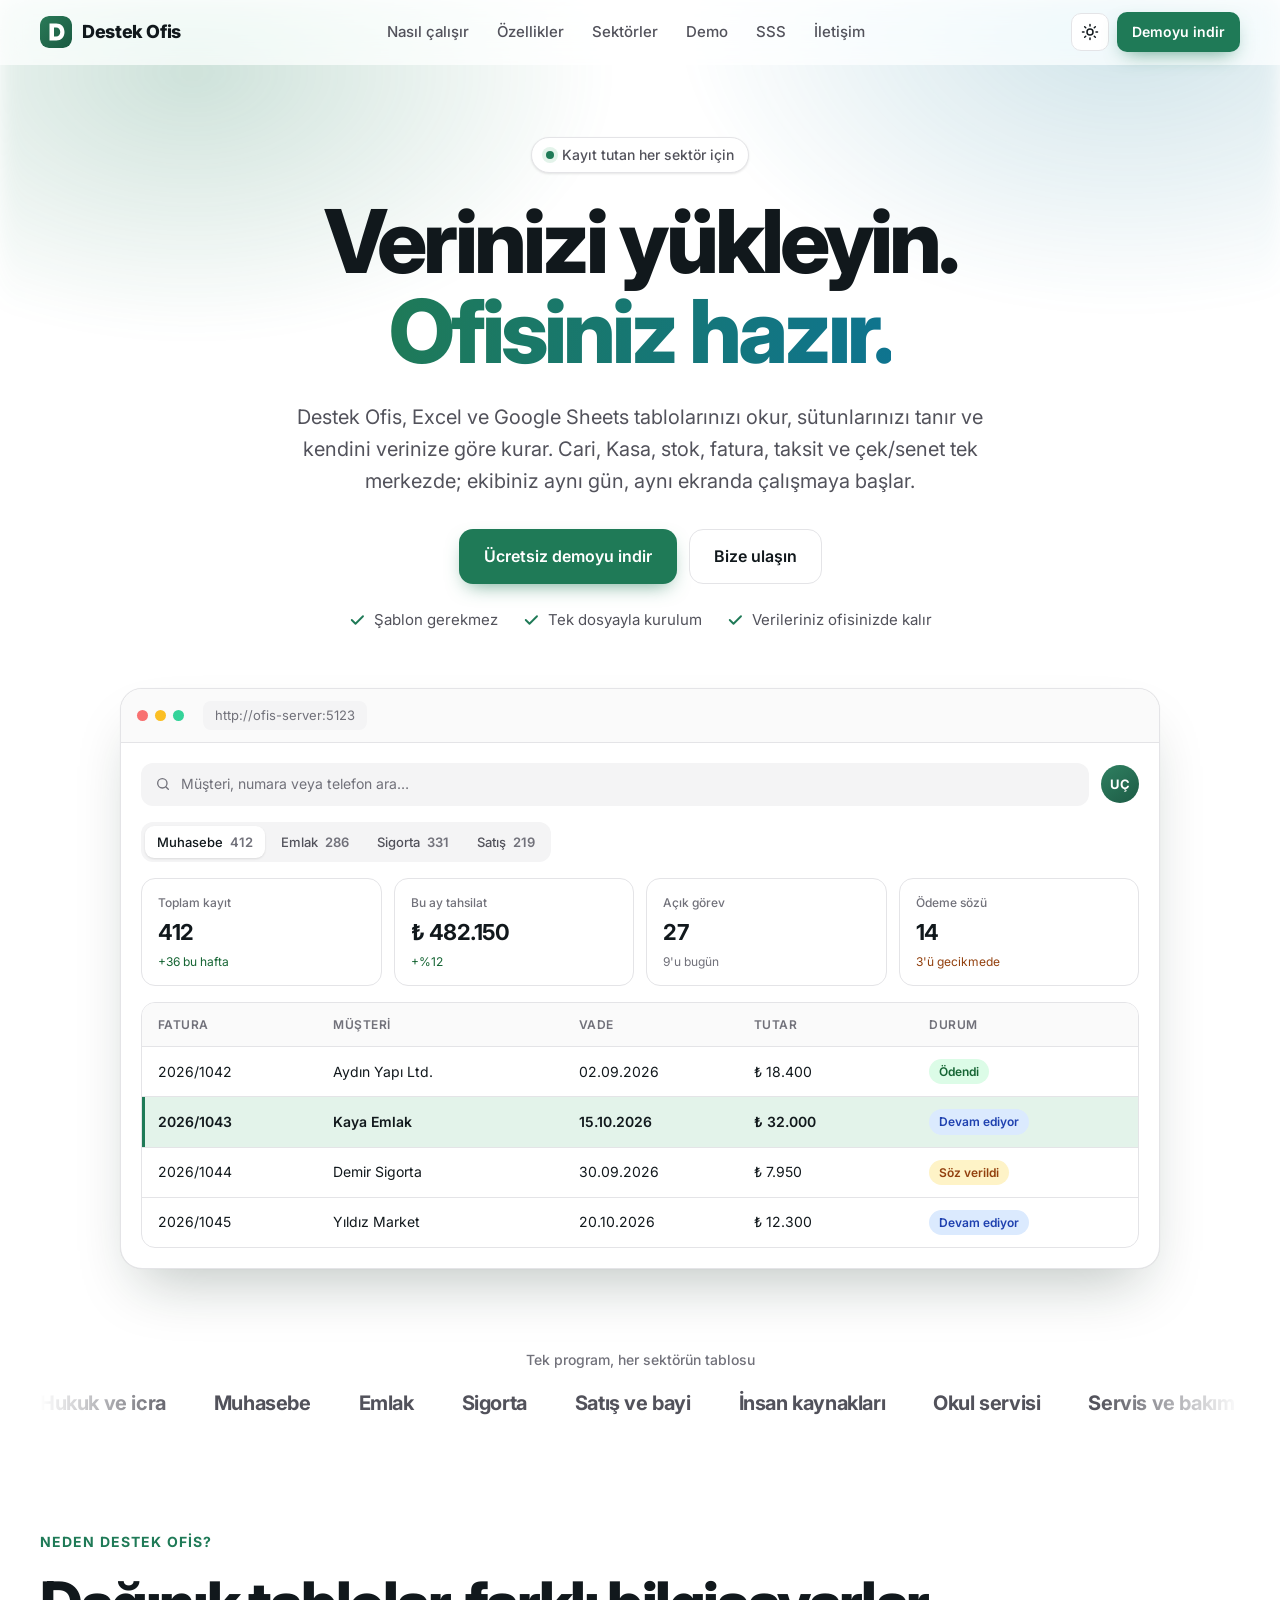
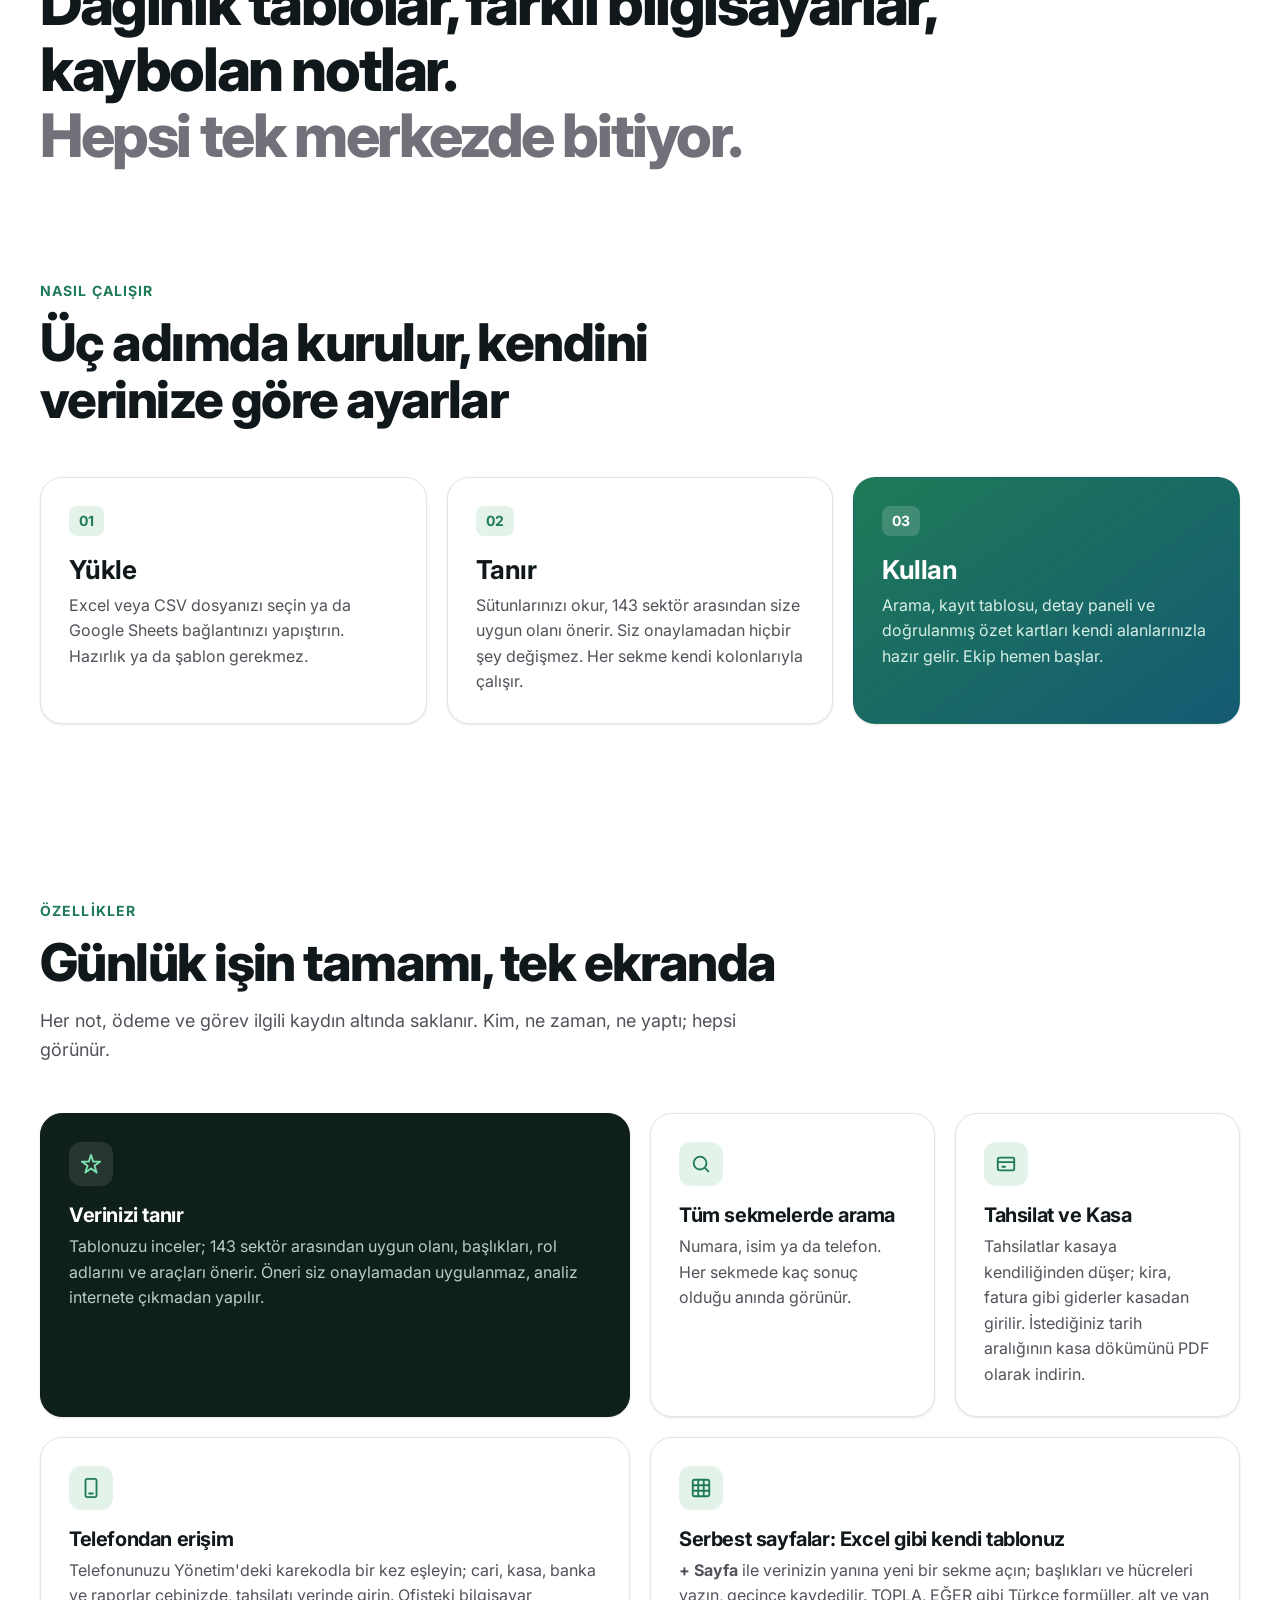
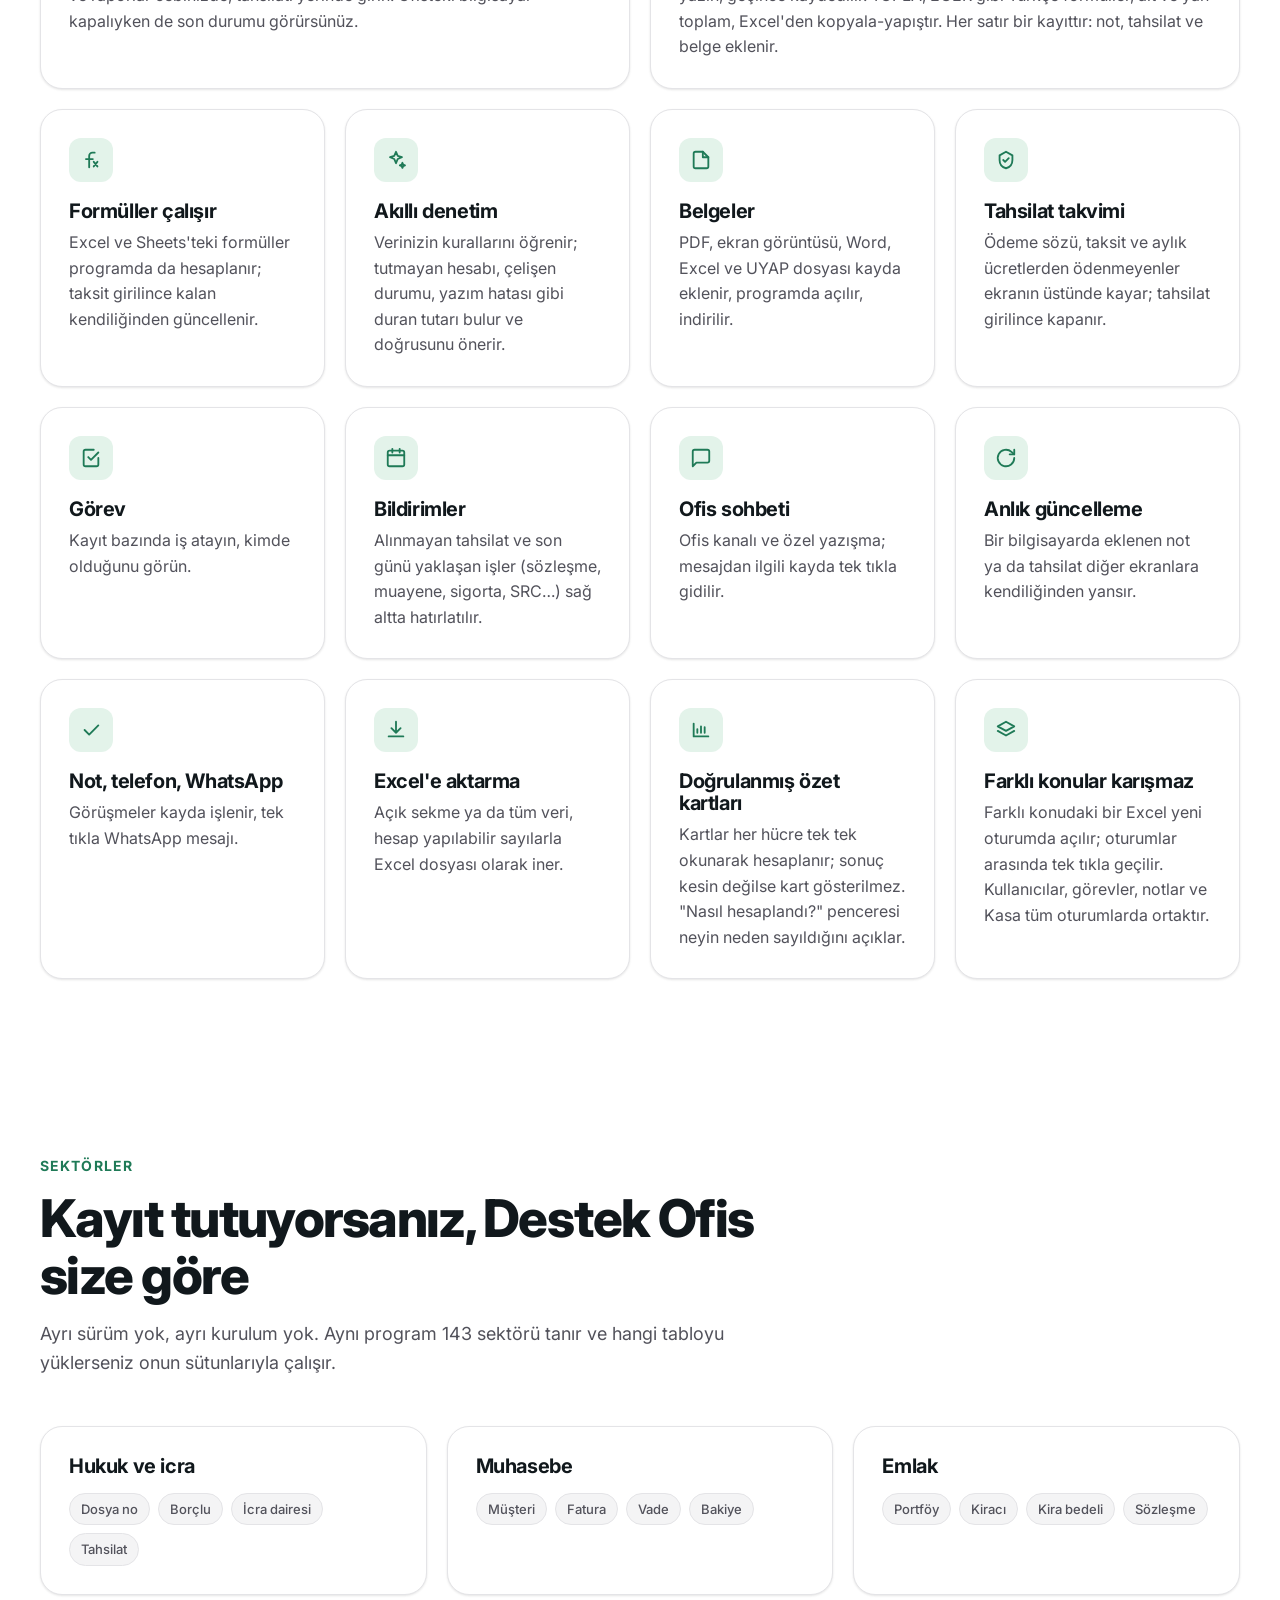
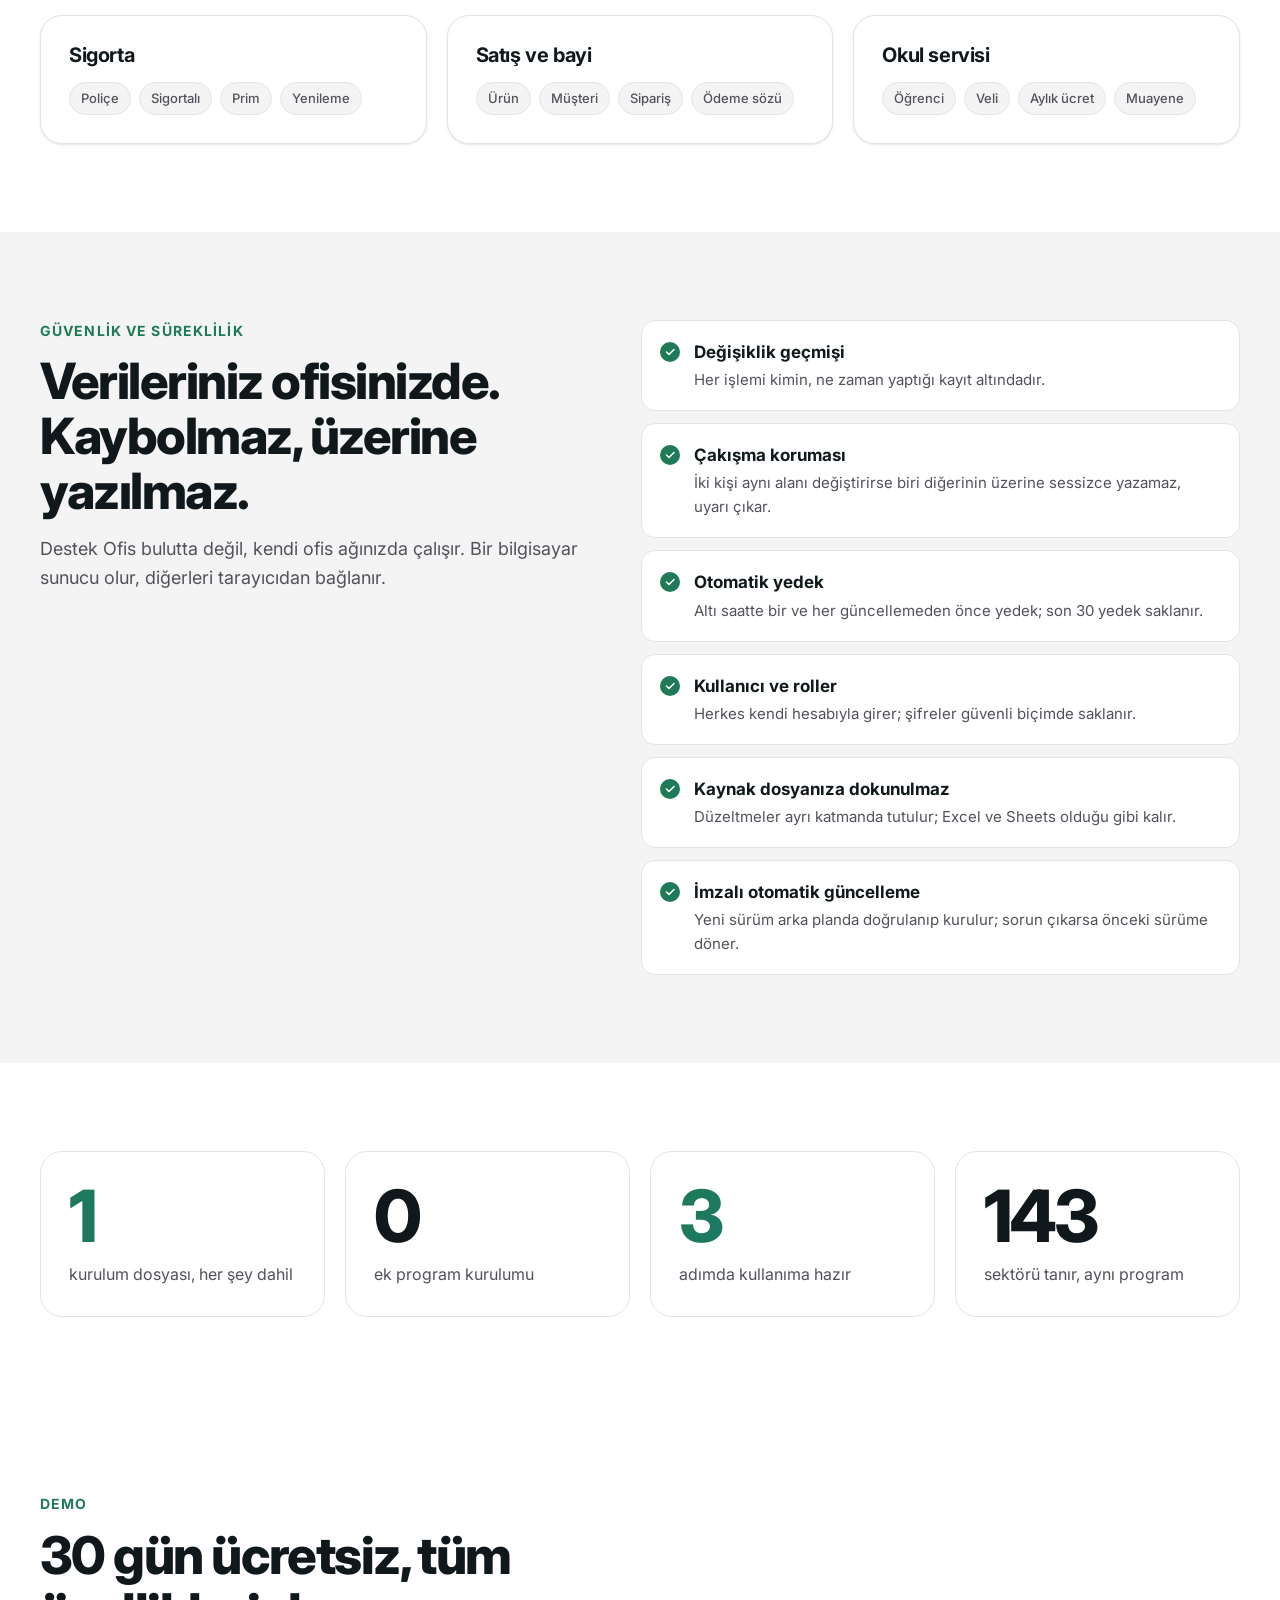
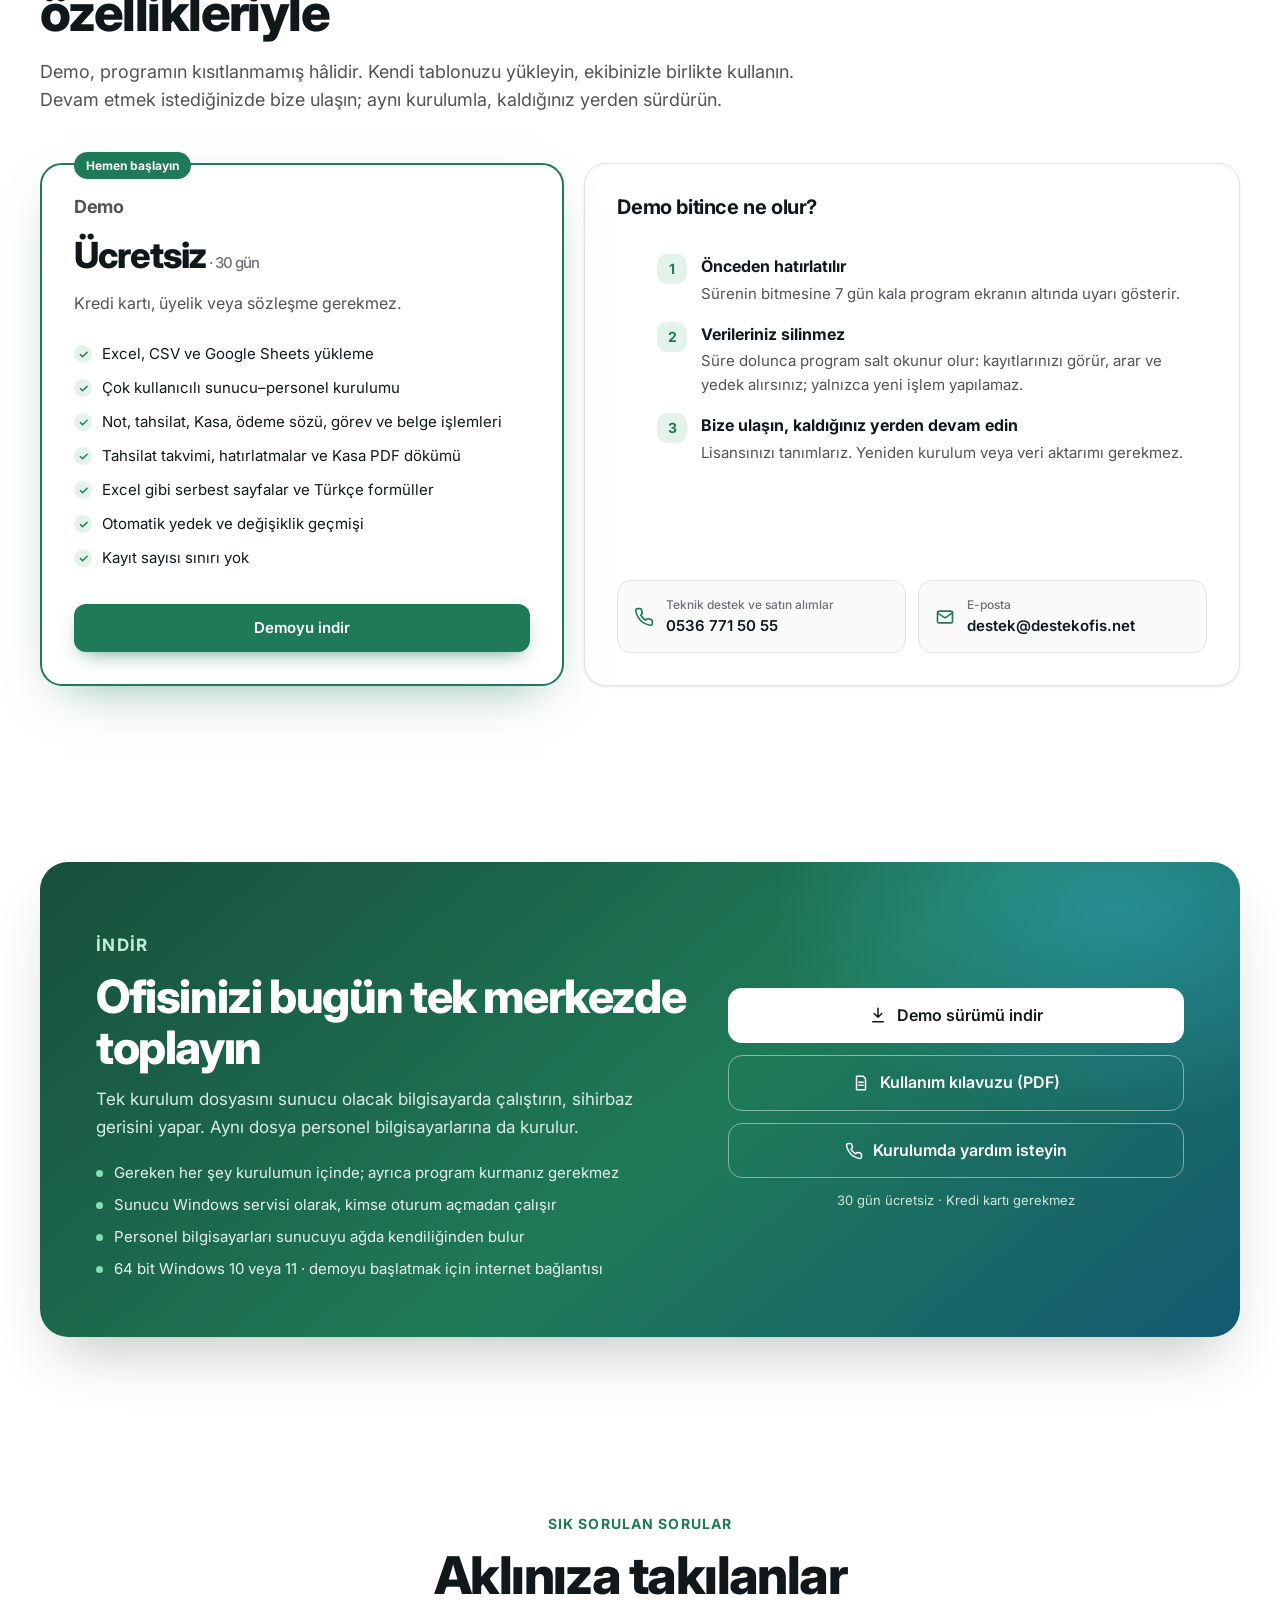
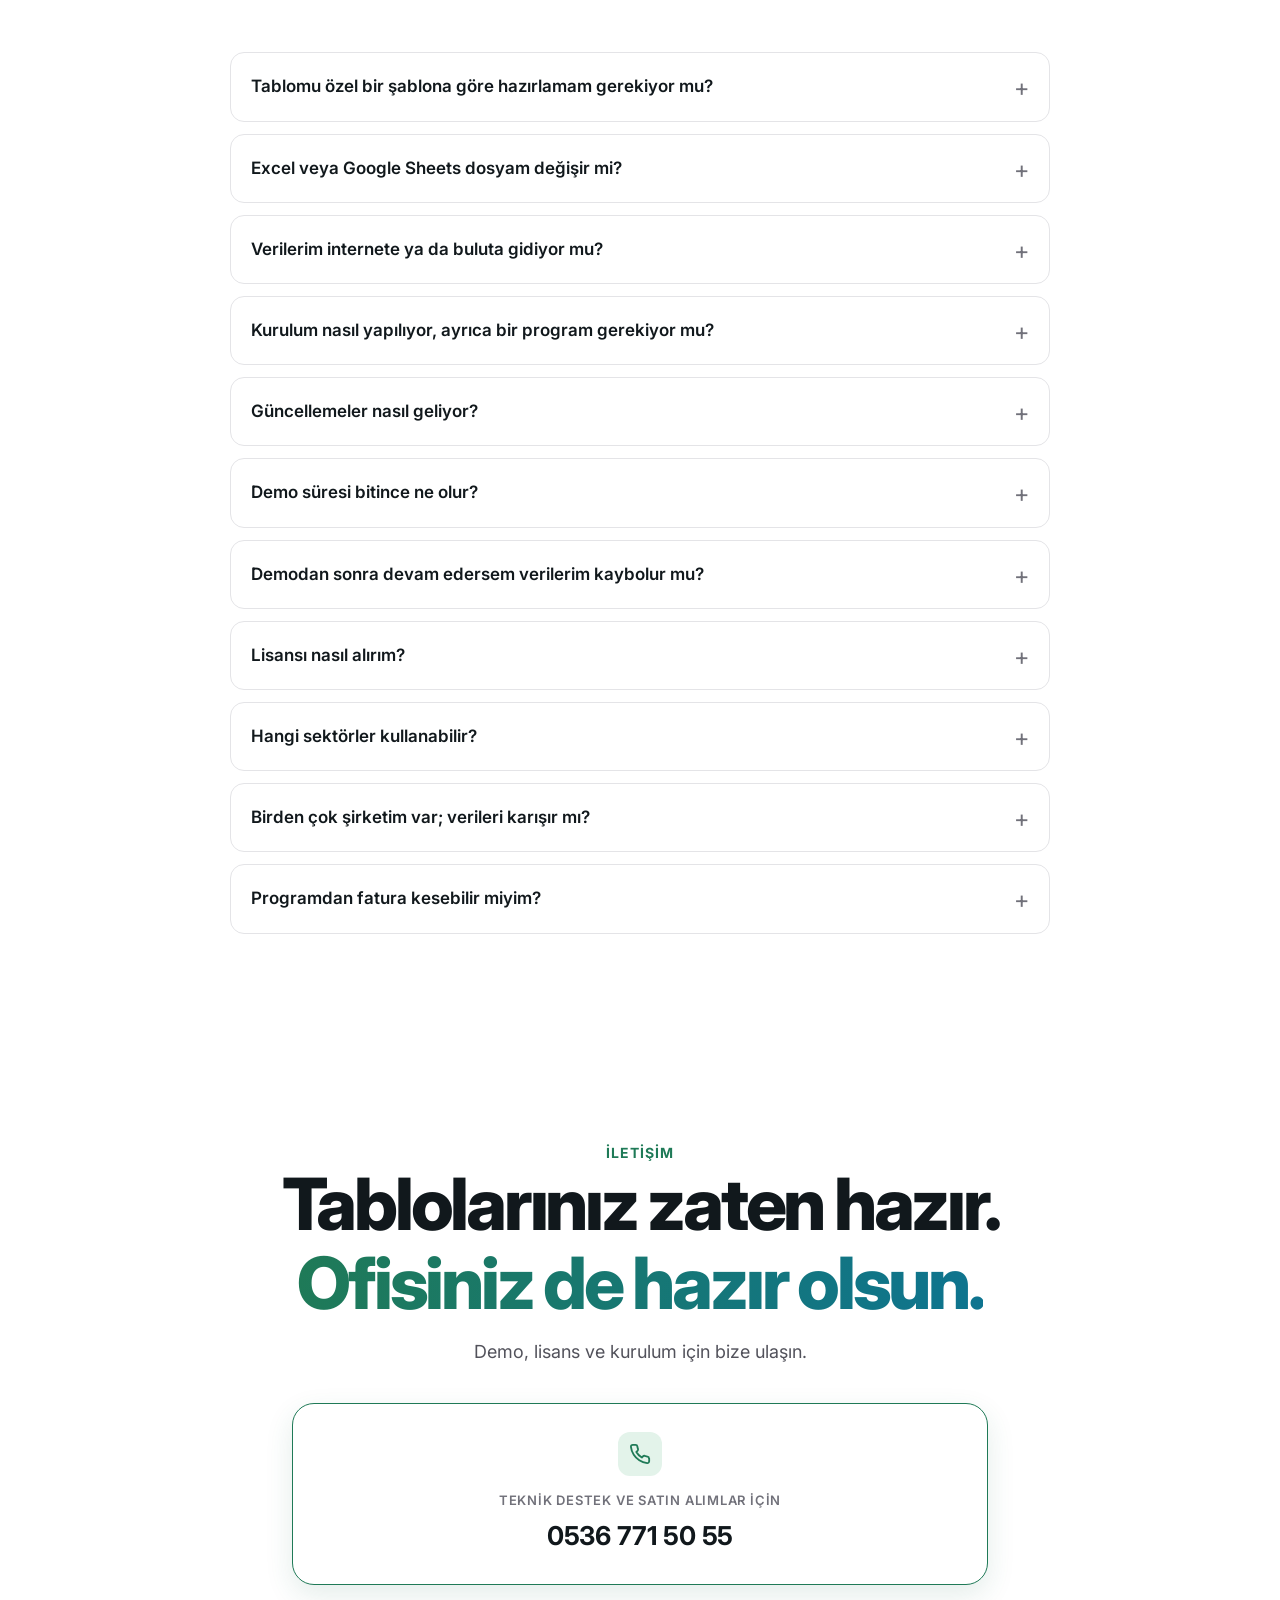
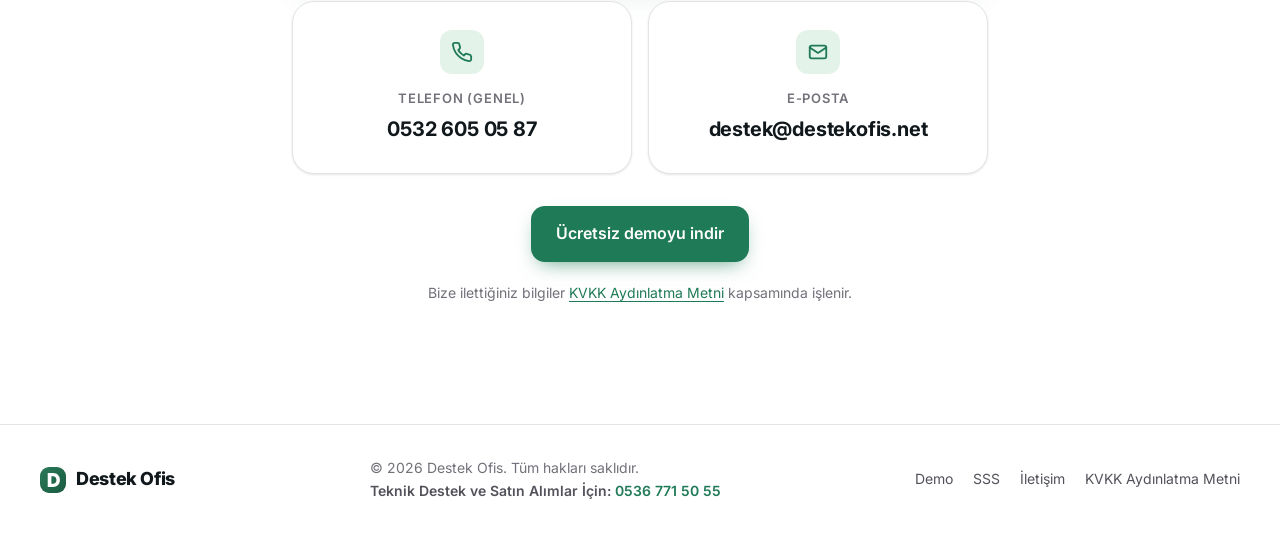
==== commit ca49d496: "2.4.7: özellikler bölümüne Telefondan erişim kartı (geniş); son iki kart normal genişlikte (ızgara t" ====
--- a/web/index.html
+++ b/web/index.html
@@ -174,6 +174,11 @@
             <p>Tahsilatlar kasaya kendiliğinden düşer; kira, fatura gibi giderler kasadan girilir. İstediğiniz tarih aralığının kasa dökümünü PDF olarak indirin.</p>
           </article>
           <article class="card b-wide">
+            <div class="ico"><svg viewBox="0 0 24 24"><rect x="6" y="2" width="12" height="20" rx="2"/><path d="M10 18h4"/></svg></div>
+            <h3>Telefondan erişim</h3>
+            <p>Telefonunuzu Yönetim'deki karekodla bir kez eşleyin; cari, kasa, banka ve raporlar cebinizde, tahsilatı yerinde girin. Ofisteki bilgisayar kapalıyken de son durumu görürsünüz.</p>
+          </article>
+          <article class="card b-wide">
             <div class="ico"><svg viewBox="0 0 24 24"><rect x="3" y="3" width="18" height="18" rx="2"/><path d="M3 9h18M3 15h18M9 3v18M15 3v18"/></svg></div>
             <h3>Serbest sayfalar: Excel gibi kendi tablonuz</h3>
             <p><b>+ Sayfa</b> ile verinizin yanına yeni bir sekme açın; başlıkları ve hücreleri yazın, geçince kaydedilir. TOPLA, EĞER gibi Türkçe formüller, alt ve yan toplam, Excel'den kopyala-yapıştır. Her satır bir kayıttır: not, tahsilat ve belge eklenir.</p>
@@ -228,12 +233,12 @@
             <h3>Excel'e aktarma</h3>
             <p>Açık sekme ya da tüm veri, hesap yapılabilir sayılarla Excel dosyası olarak iner.</p>
           </article>
-          <article class="card b-wide">
+          <article class="card">
             <div class="ico"><svg viewBox="0 0 24 24"><path d="M4 19V5M4 19h16M8 15v-4M12 15V8M16 15v-6"/></svg></div>
             <h3>Doğrulanmış özet kartları</h3>
             <p>Kartlar her hücre tek tek okunarak hesaplanır; sonuç kesin değilse kart gösterilmez. "Nasıl hesaplandı?" penceresi neyin neden sayıldığını açıklar.</p>
           </article>
-          <article class="card b-wide">
+          <article class="card">
             <div class="ico"><svg viewBox="0 0 24 24"><path d="M12 3l9 5-9 5-9-5z"/><path d="M3 13l9 5 9-5"/></svg></div>
             <h3>Farklı konular karışmaz</h3>
             <p>Farklı konudaki bir Excel yeni oturumda açılır; oturumlar arasında tek tıkla geçilir. Kullanıcılar, görevler, notlar ve Kasa tüm oturumlarda ortaktır.</p>
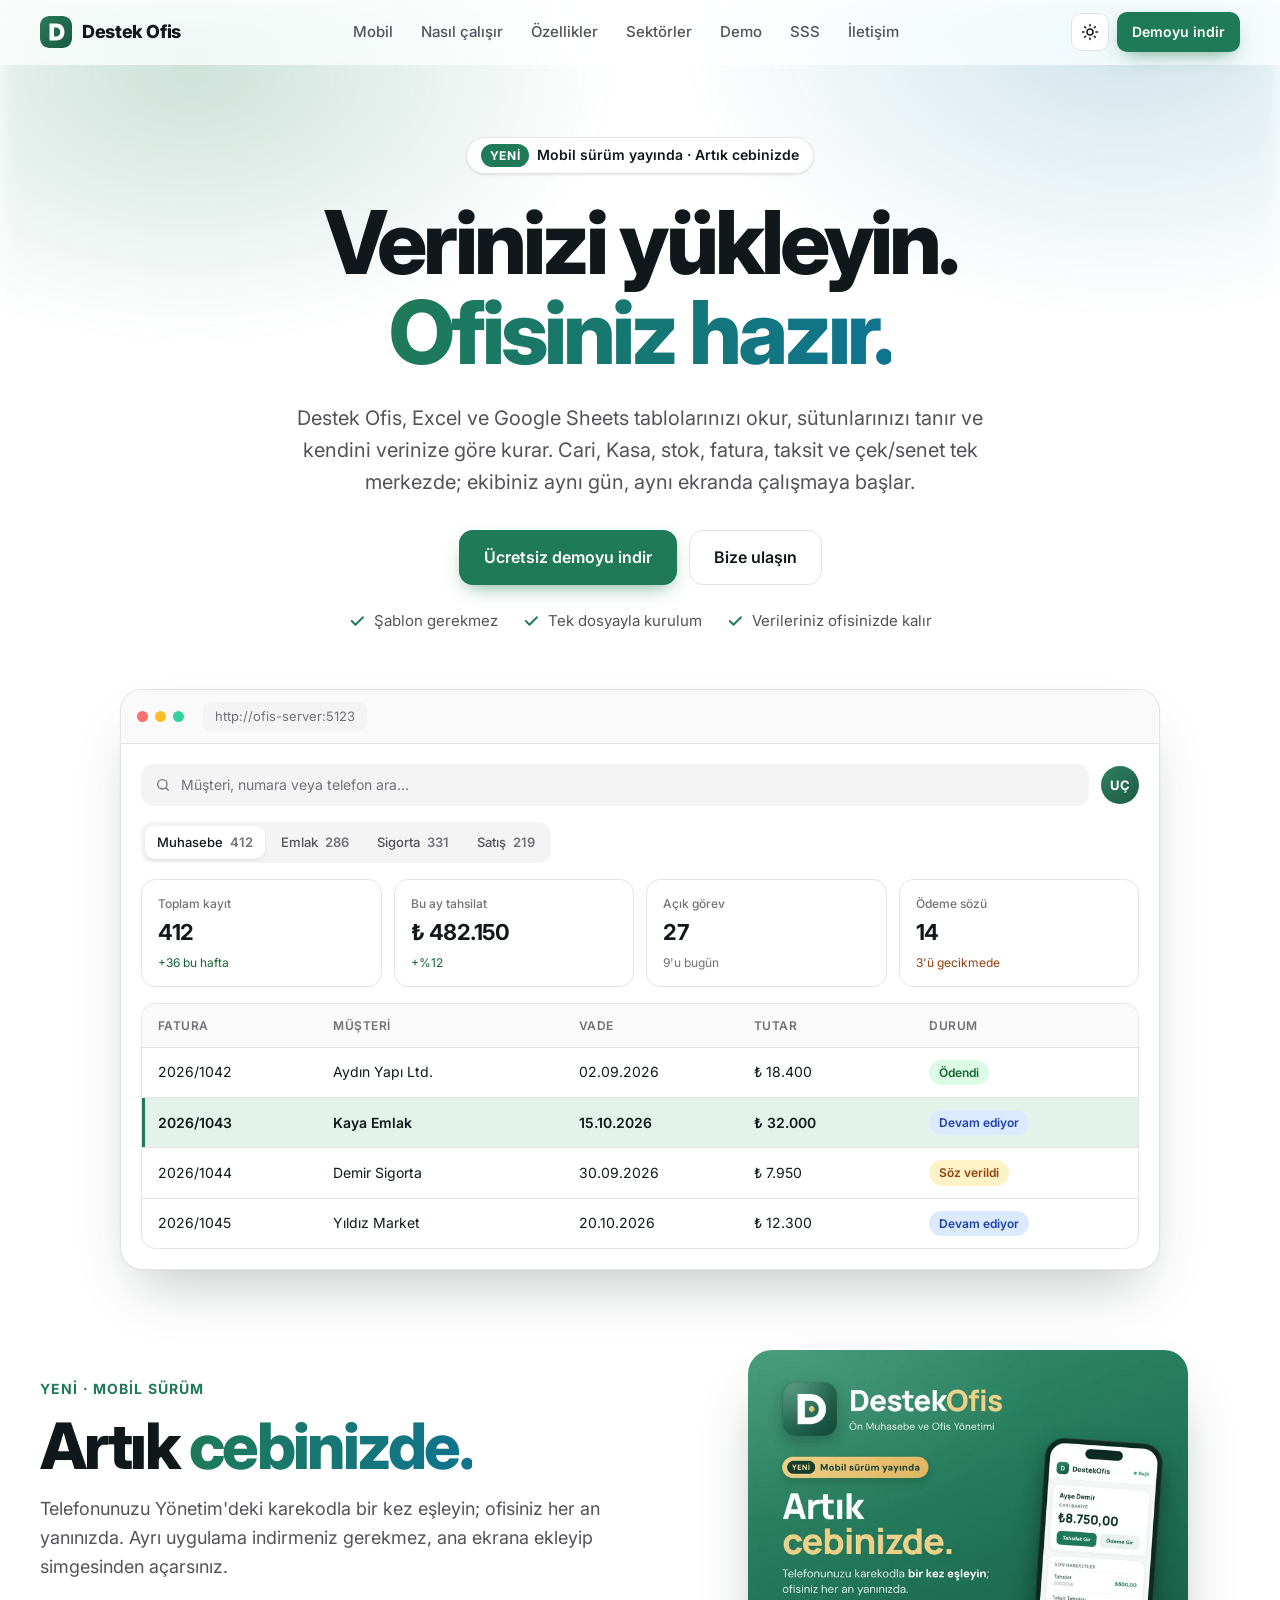
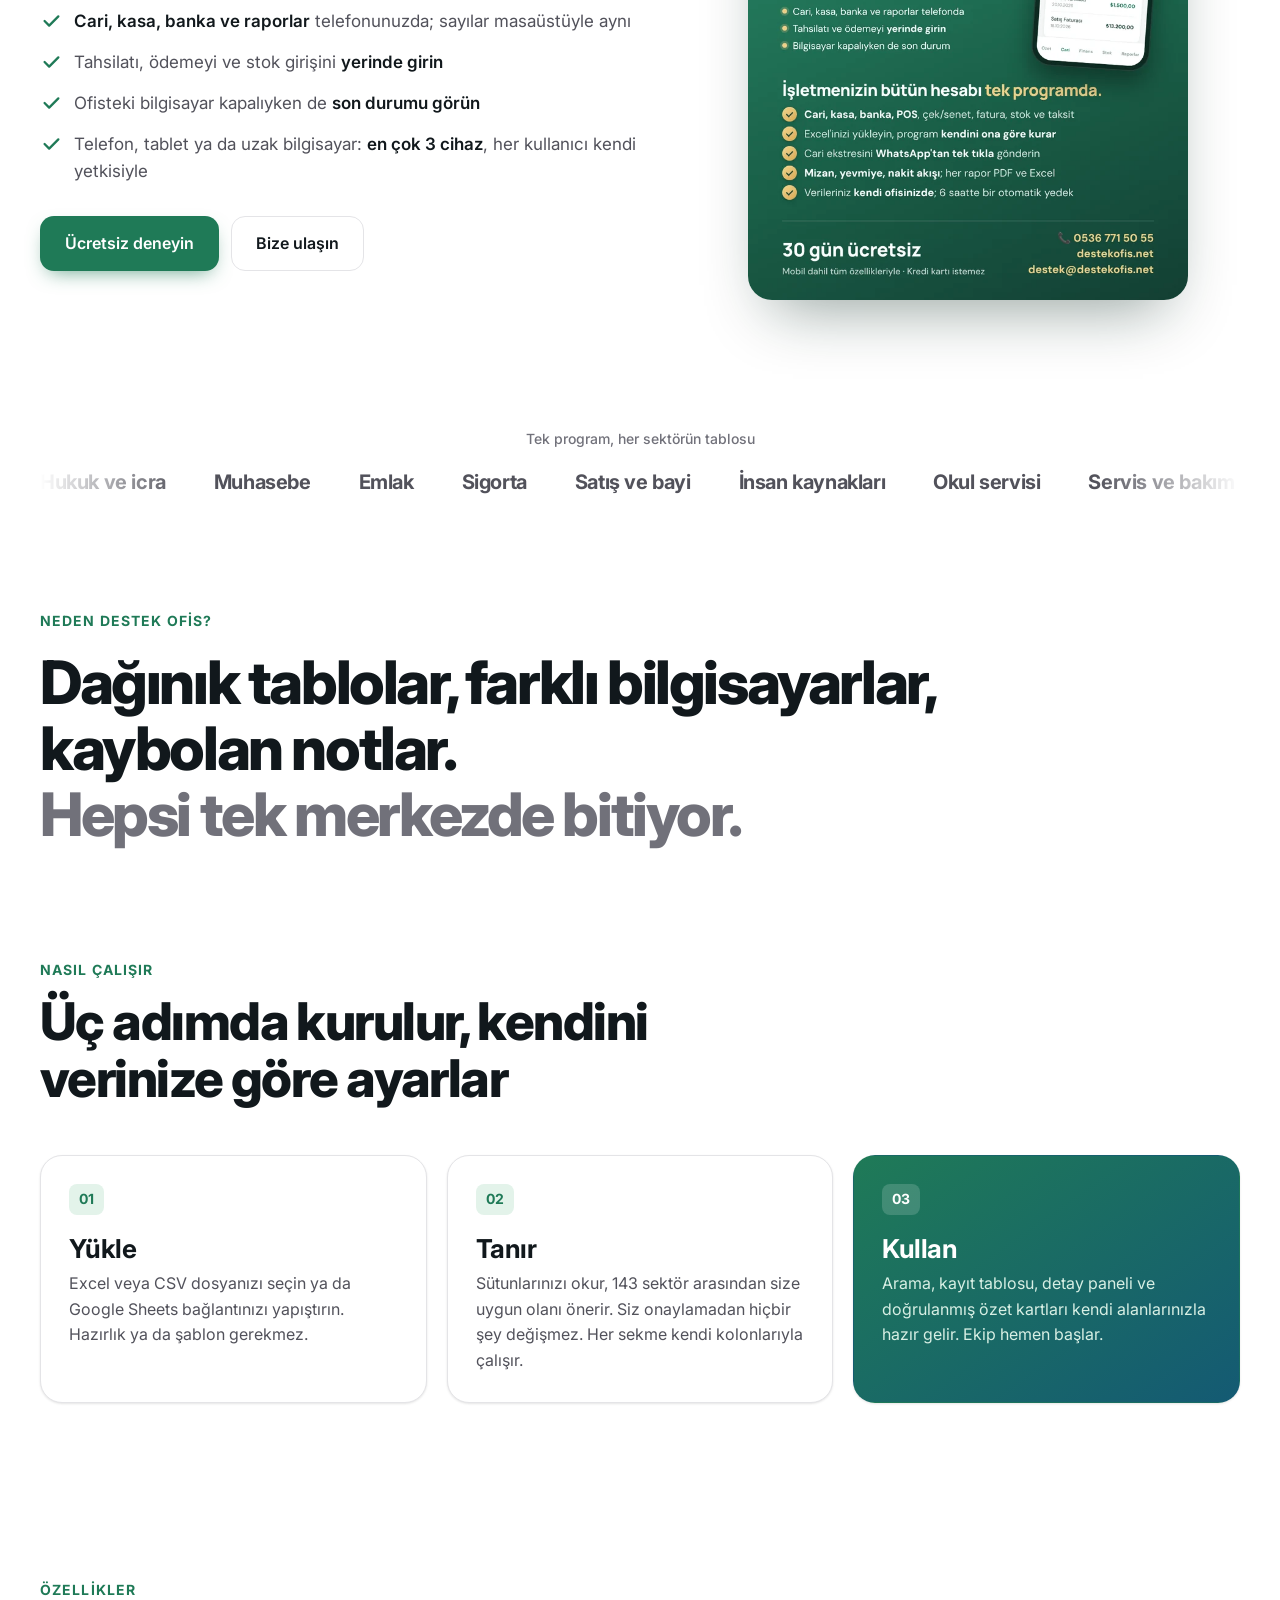
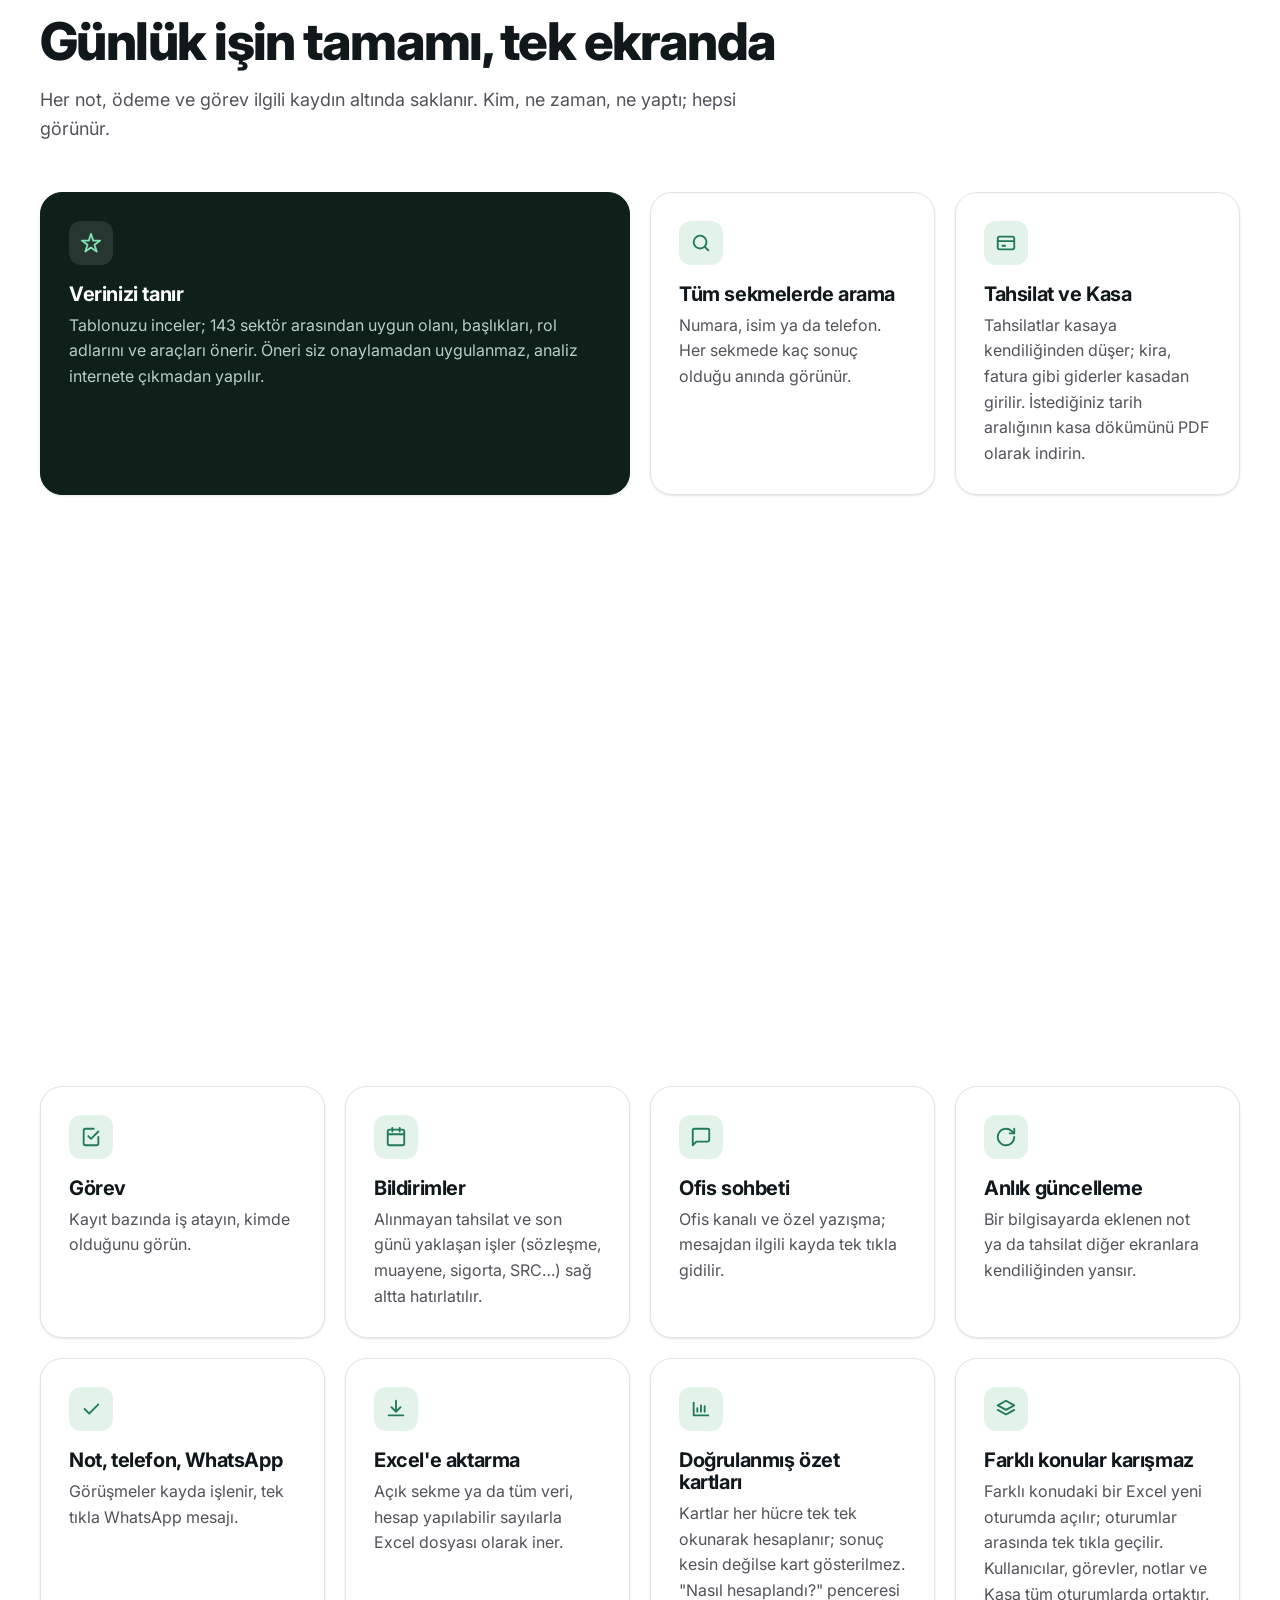
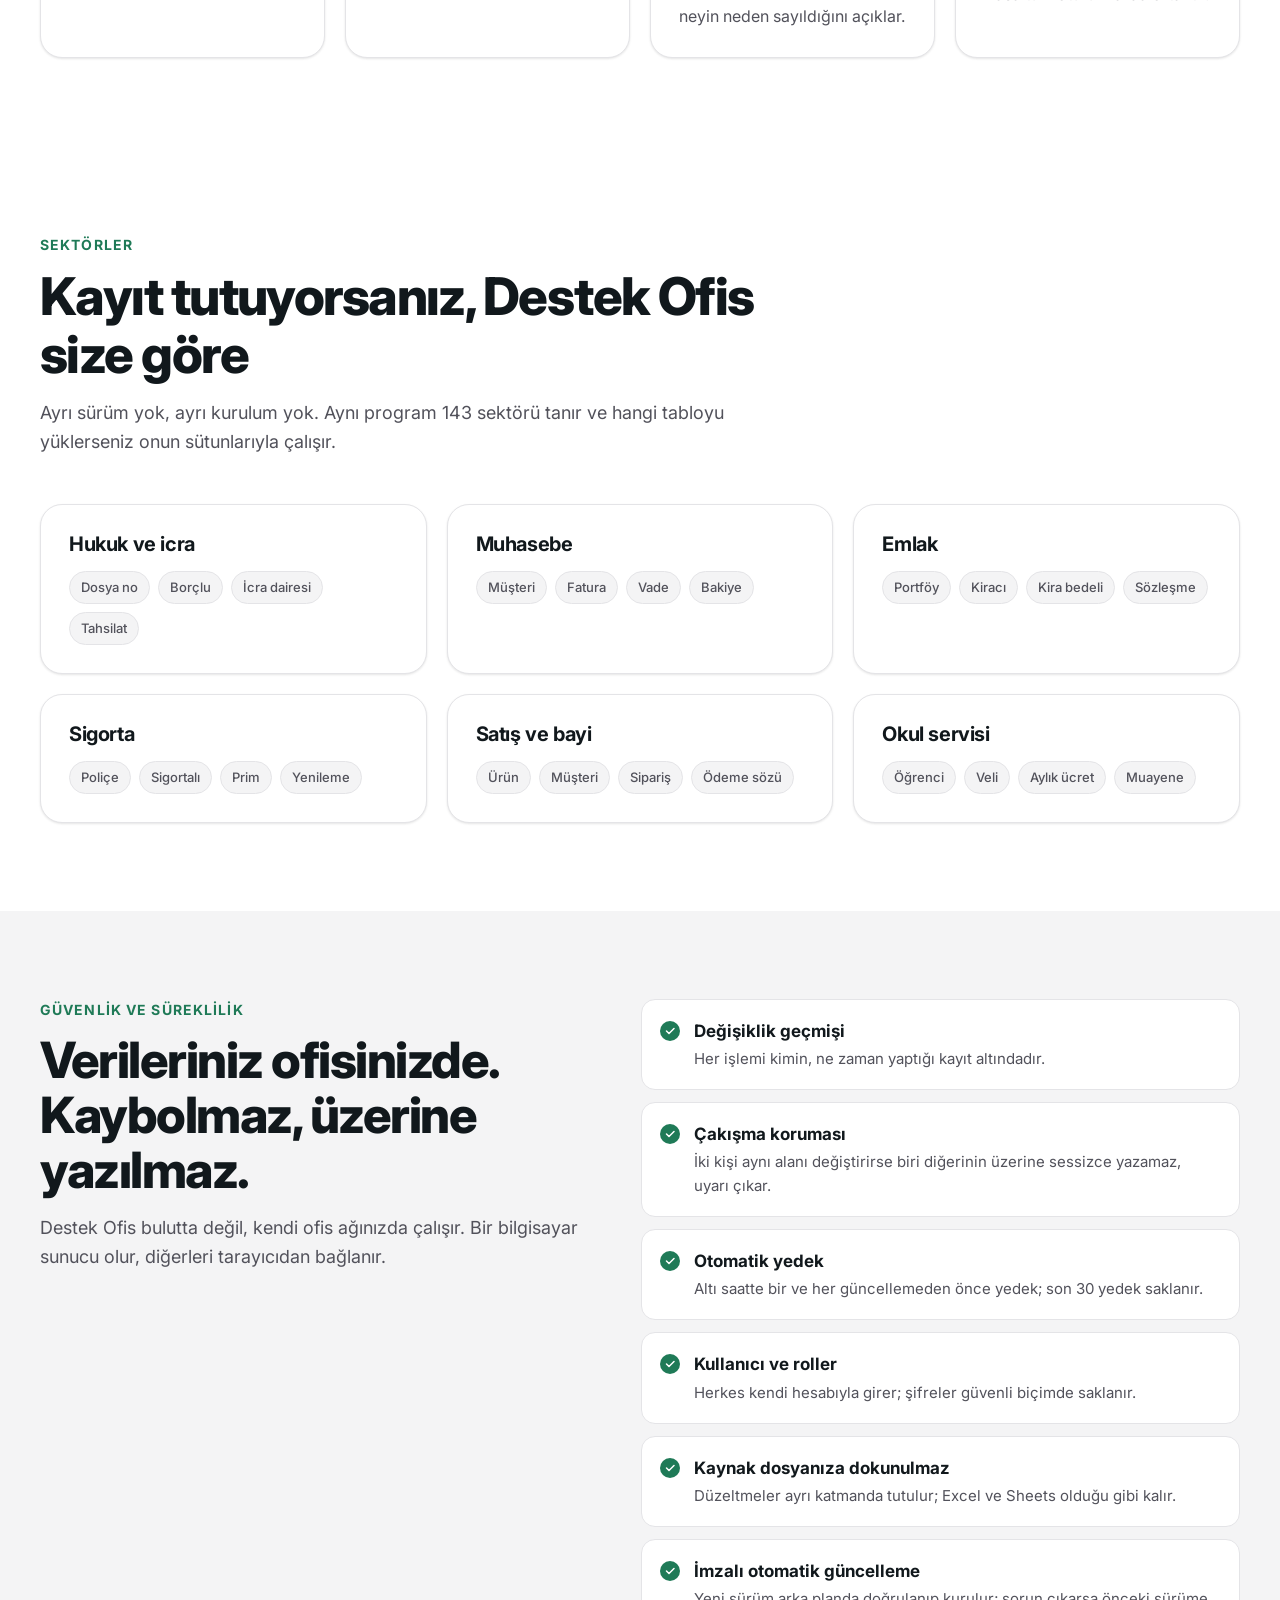
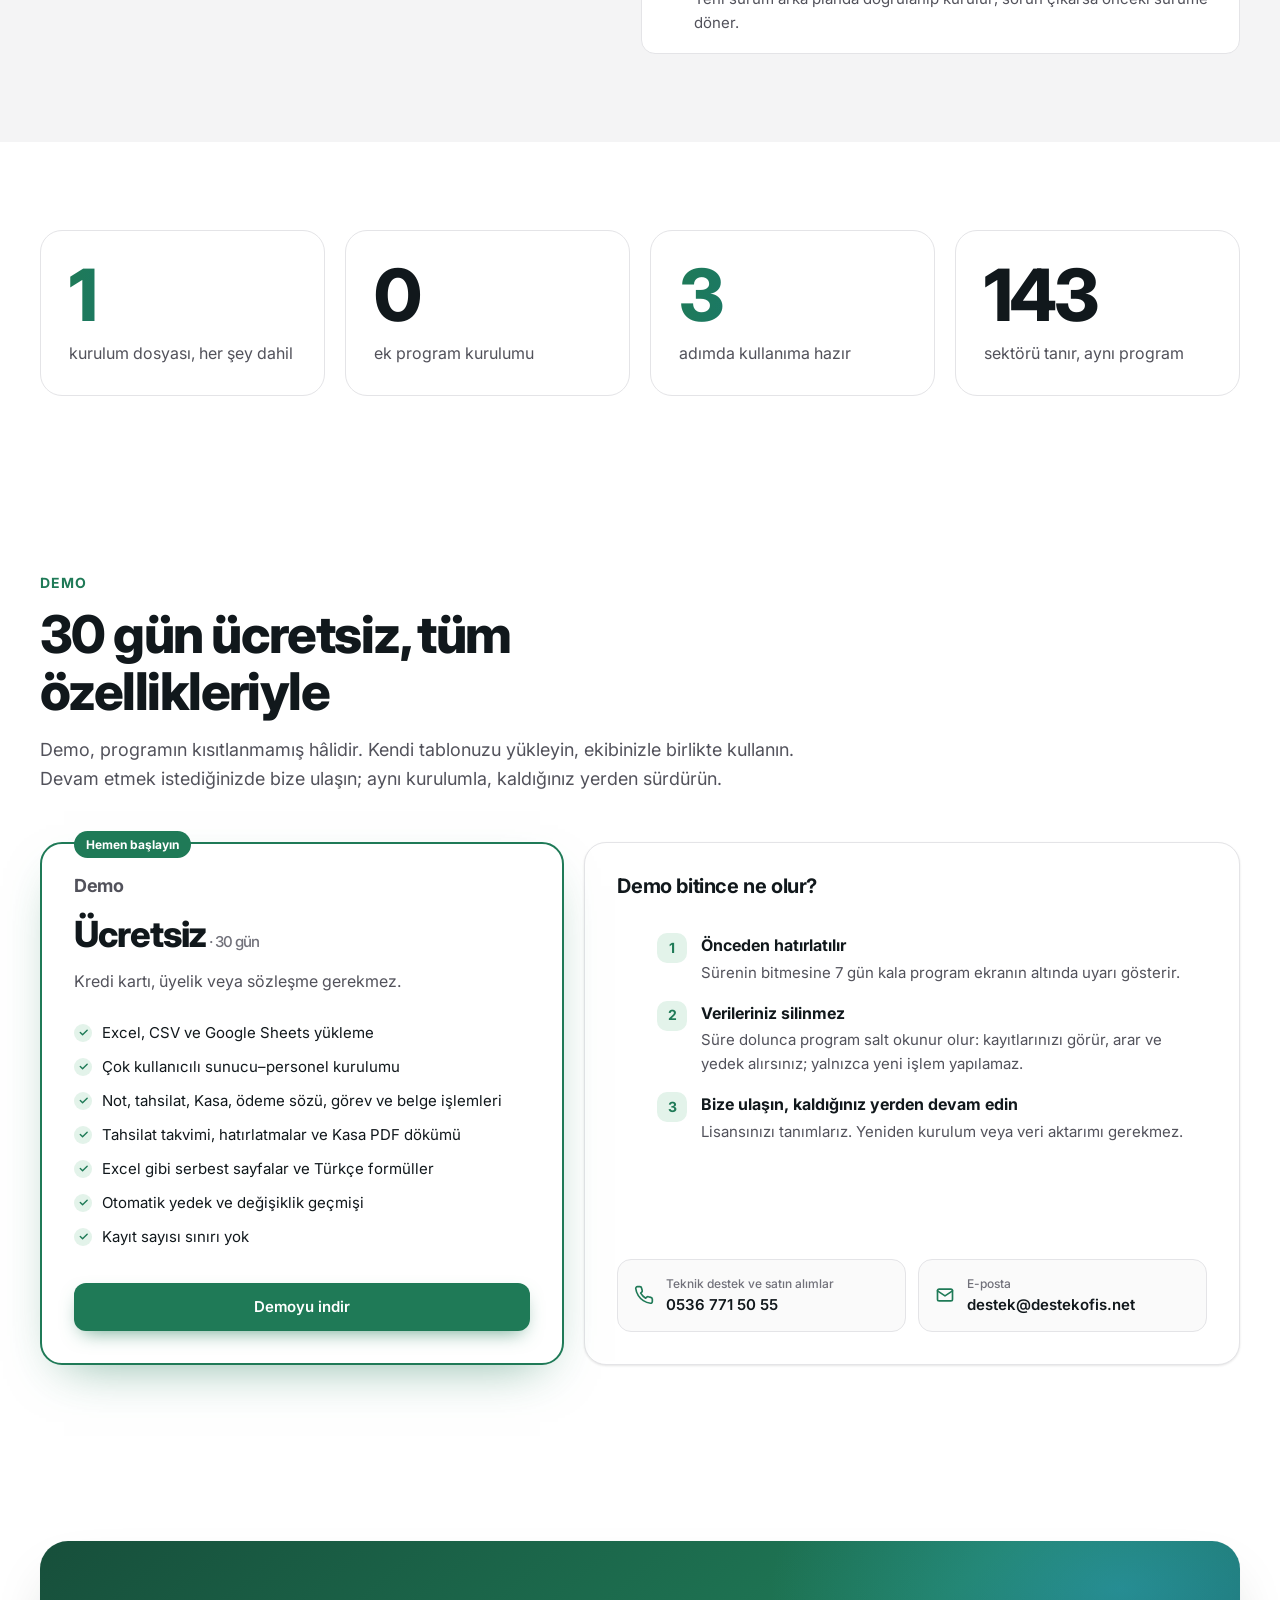
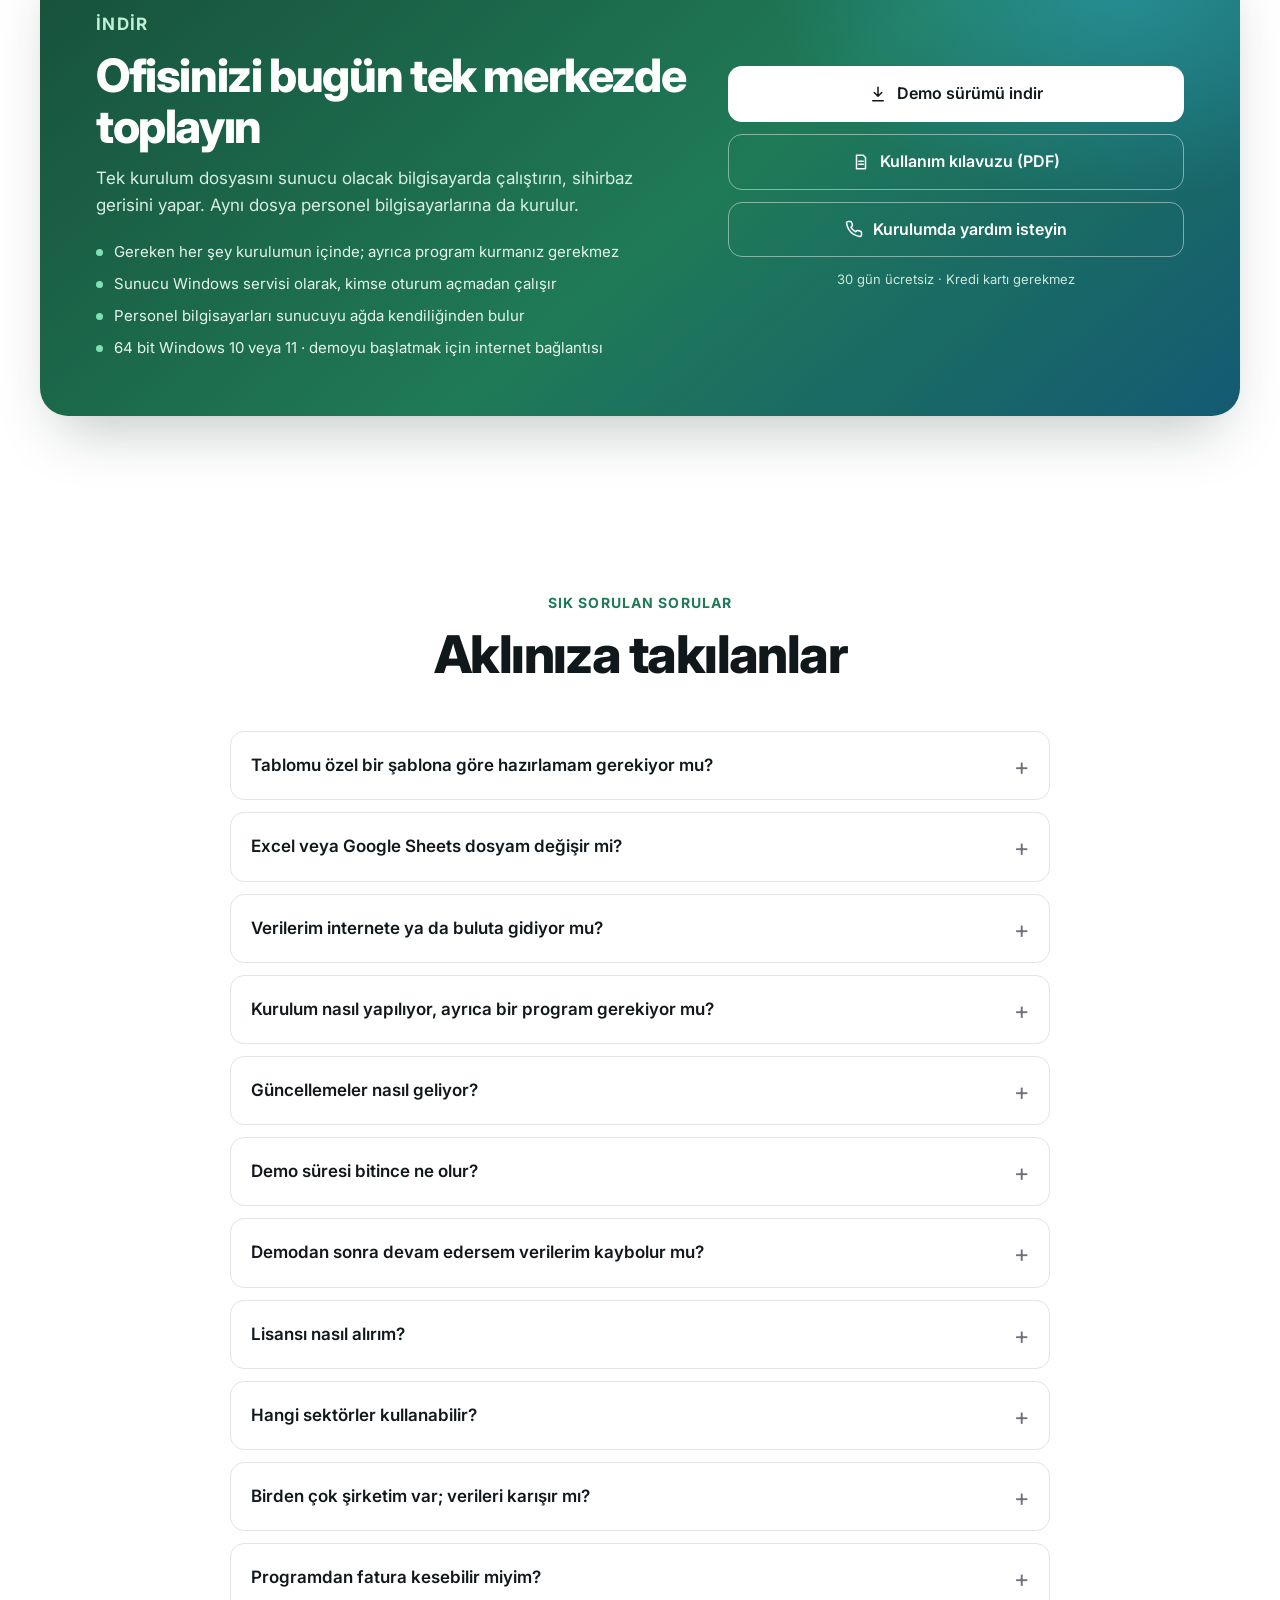
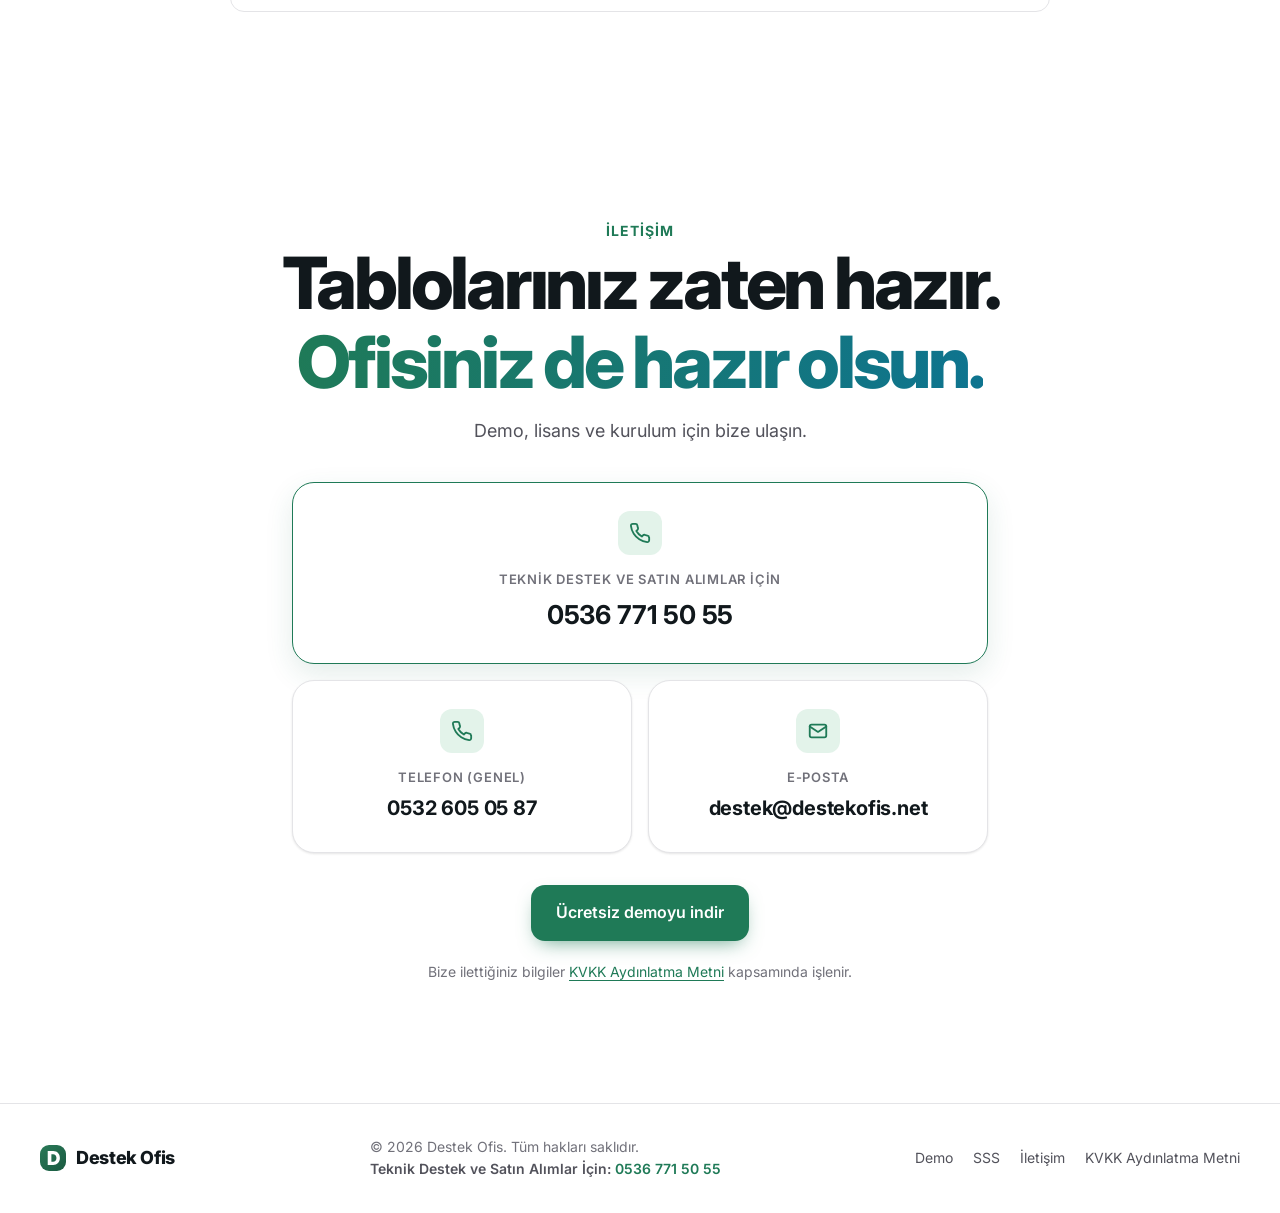
==== commit 3704d4d2: "2.4.7: sitenin üst kısmına mobil — üst rozet 'YENİ · Mobil sürüm yayında', menüde Mobil, hero altınd" ====
--- a/web/index.html
+++ b/web/index.html
@@ -28,6 +28,7 @@
         <span>Destek Ofis</span>
       </a>
       <nav class="nav-links" id="navLinks" aria-label="Ana menü">
+        <a href="#mobil">Mobil</a>
         <a href="#nasil">Nasıl çalışır</a>
         <a href="#ozellikler">Özellikler</a>
         <a href="#sektorler">Sektörler</a>
@@ -52,7 +53,7 @@
     <!-- HERO -->
     <section class="hero">
       <div class="container hero-inner">
-        <a href="#sektorler" class="chip"><span class="dot"></span> Kayıt tutan her sektör için</a>
+        <a href="#mobil" class="chip chip-new"><b>YENİ</b> Mobil sürüm yayında · Artık cebinizde</a>
         <h1>Verinizi yükleyin.<br><span class="grad">Ofisiniz hazır.</span></h1>
         <p class="lead">Destek Ofis, Excel ve Google Sheets tablolarınızı okur, sütunlarınızı tanır ve kendini verinize göre kurar. Cari, Kasa, stok, fatura, taksit ve çek/senet tek merkezde; ekibiniz aynı gün, aynı ekranda çalışmaya başlar.</p>
         <div class="cta-row">
@@ -103,6 +104,30 @@
       </div>
     </section>
 
+    <!-- MOBİL (2.4.7) -->
+    <section class="section mobile-band" id="mobil">
+      <div class="container mobile-grid">
+        <div class="mobile-text">
+          <p class="eyebrow">Yeni · Mobil sürüm</p>
+          <h2>Artık <span class="grad">cebinizde.</span></h2>
+          <p class="sub">Telefonunuzu Yönetim'deki karekodla bir kez eşleyin; ofisiniz her an yanınızda. Ayrı uygulama indirmeniz gerekmez, ana ekrana ekleyip simgesinden açarsınız.</p>
+          <ul class="mobile-points">
+            <li><svg viewBox="0 0 24 24"><path d="M5 12l5 5L20 7"/></svg><span><b>Cari, kasa, banka ve raporlar</b> telefonunuzda; sayılar masaüstüyle aynı</span></li>
+            <li><svg viewBox="0 0 24 24"><path d="M5 12l5 5L20 7"/></svg><span>Tahsilatı, ödemeyi ve stok girişini <b>yerinde girin</b></span></li>
+            <li><svg viewBox="0 0 24 24"><path d="M5 12l5 5L20 7"/></svg><span>Ofisteki bilgisayar kapalıyken de <b>son durumu görün</b></span></li>
+            <li><svg viewBox="0 0 24 24"><path d="M5 12l5 5L20 7"/></svg><span>Telefon, tablet ya da uzak bilgisayar: <b>en çok 3 cihaz</b>, her kullanıcı kendi yetkisiyle</span></li>
+          </ul>
+          <div class="cta-row mobile-cta">
+            <a href="#indir" class="btn btn-primary btn-lg">Ücretsiz deneyin</a>
+            <a href="#iletisim" class="btn btn-ghost btn-lg">Bize ulaşın</a>
+          </div>
+        </div>
+        <figure class="mobile-visual">
+          <img src="assets/destekofis-mobil.webp" width="720" height="900" loading="lazy" alt="DestekOfis mobil sürüm tanıtımı: 'Artık cebinizde' başlığı ve telefonda cari bakiye, Tahsilat Gir ve Ödeme Gir düğmeleri, son hareketler">
+        </figure>
+      </div>
+    </section>
+
     <!-- SEKTÖR ŞERİDİ -->
     <section class="strip" aria-label="Uygun sektörler">
       <div class="container">
--- a/web/assets/style.css
+++ b/web/assets/style.css
@@ -485,3 +485,22 @@
   .dl-card, .dl-card:not(.started) .dl-icon svg, .dl-bar span { animation: none; transition: none; }
   .dl-bar span { left: 0; width: 100%; opacity: .5; }
 }
+
+/* ---------- Mobil (2.4.7) ---------- */
+.chip-new { color: var(--text); font-weight: 600; }
+.chip-new b { background: var(--primary); color: var(--on-primary, #fff); font-size: 12px; letter-spacing: .06em; padding: 2px 9px; border-radius: 999px; }
+.mobile-band { padding-top: 40px; }
+.mobile-grid { display: grid; grid-template-columns: 1.05fr .95fr; gap: 56px; align-items: center; }
+.mobile-text h2 { margin-top: 12px; font-size: clamp(38px, 5.4vw, 64px); font-weight: 800; letter-spacing: -0.04em; line-height: 1.04; }
+.mobile-points { margin-top: 26px; display: grid; gap: 14px; }
+.mobile-points li { display: flex; gap: 12px; align-items: flex-start; font-size: 17px; color: var(--muted); }
+.mobile-points b { color: var(--text); font-weight: 600; }
+.mobile-points svg { width: 22px; height: 22px; flex: none; margin-top: 2px; fill: none; stroke: var(--primary); stroke-width: 2.5; stroke-linecap: round; stroke-linejoin: round; }
+.mobile-cta { margin-top: 30px; justify-content: flex-start; }
+.mobile-visual { margin: 0; justify-self: center; width: 100%; max-width: 440px; }
+.mobile-visual img { display: block; width: 100%; height: auto; border-radius: 24px; box-shadow: 0 30px 60px -24px rgba(9, 40, 30, .45); }
+@media (max-width: 860px) {
+  .mobile-grid { grid-template-columns: 1fr; gap: 36px; }
+  .mobile-visual { max-width: 400px; }
+}
+
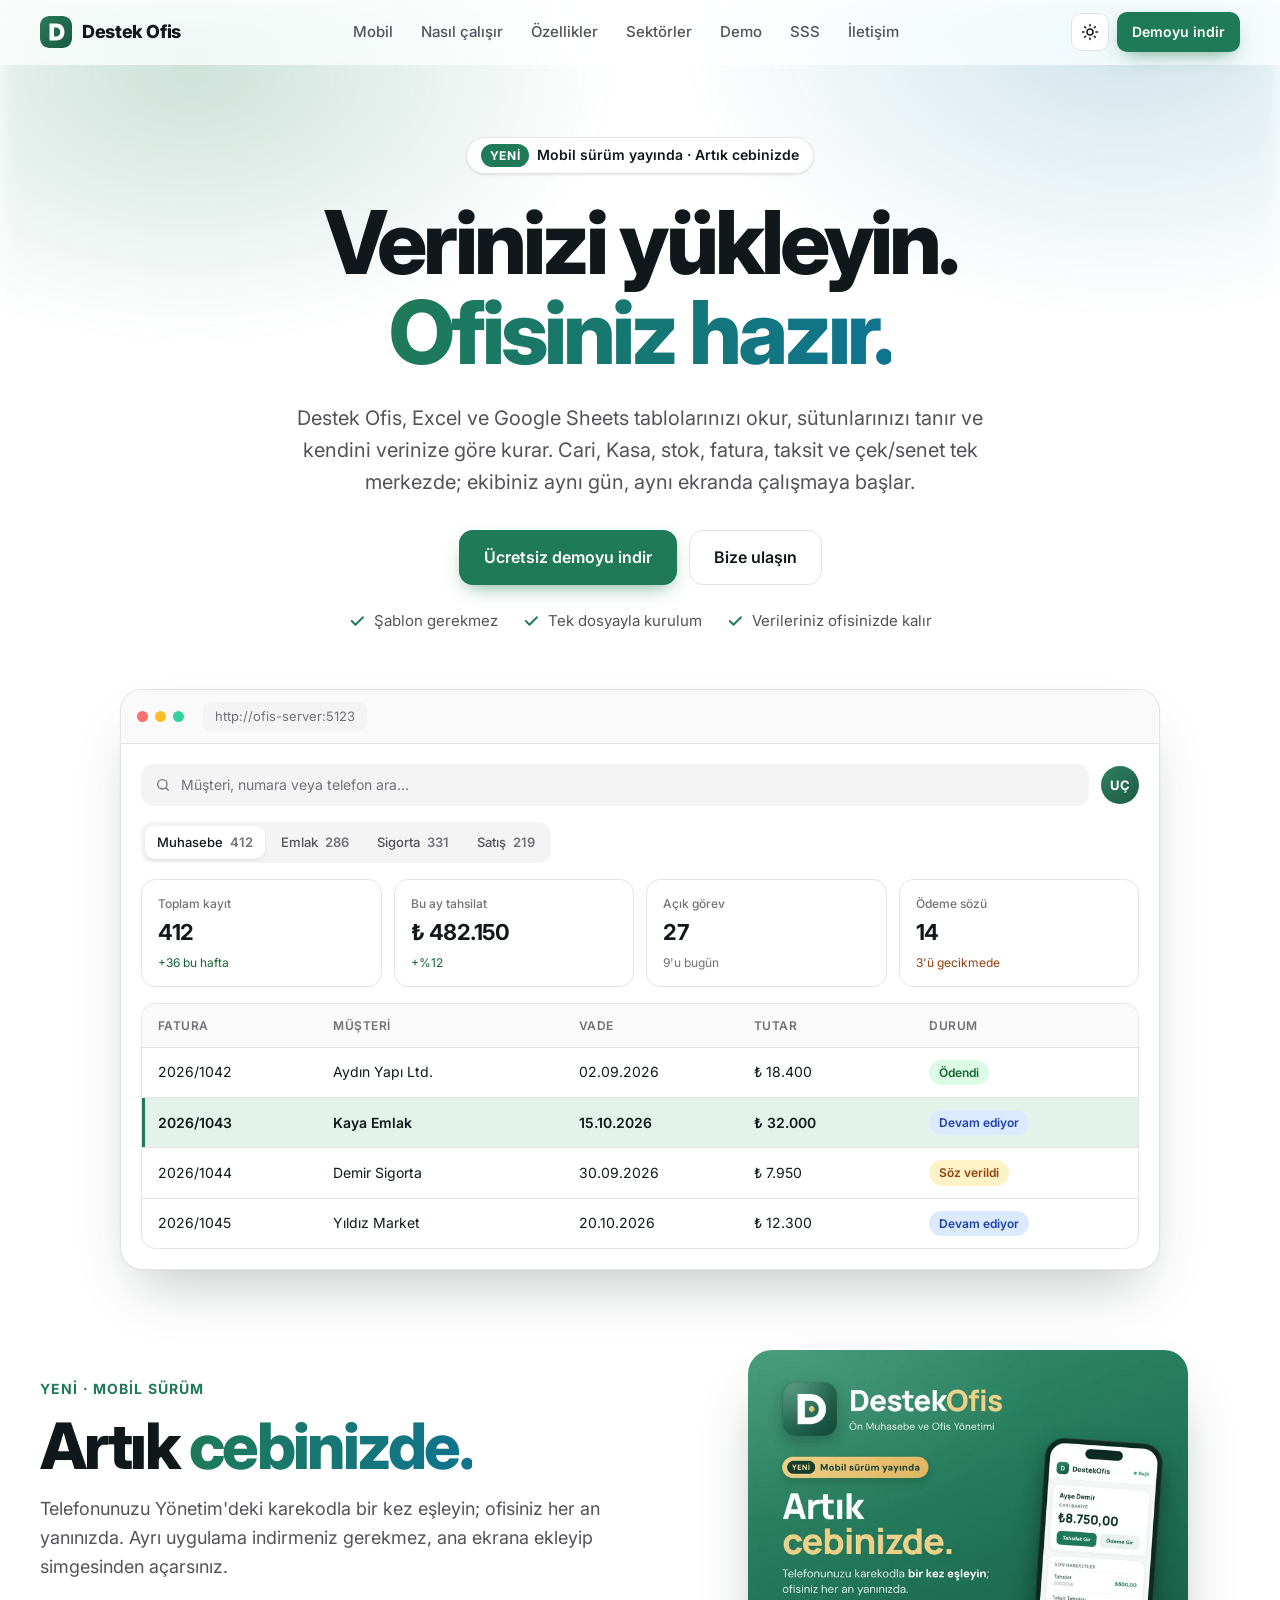
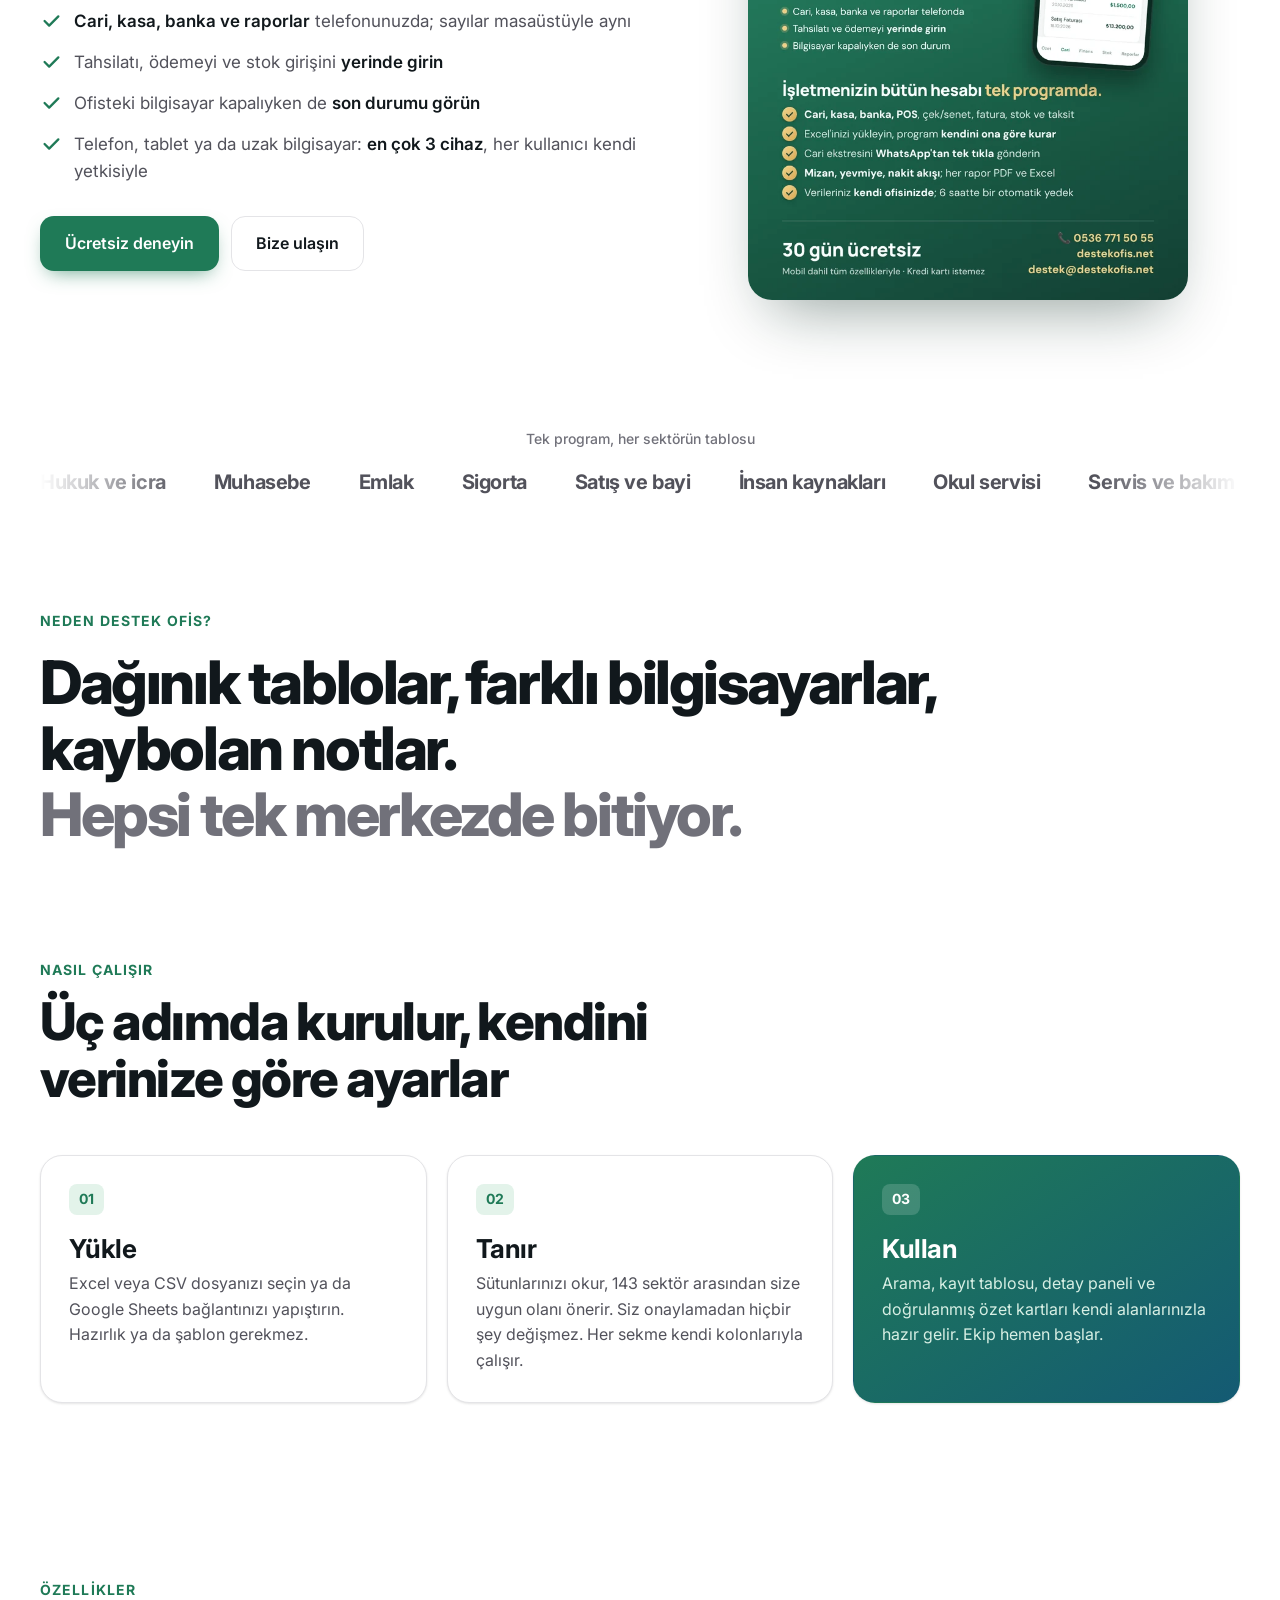
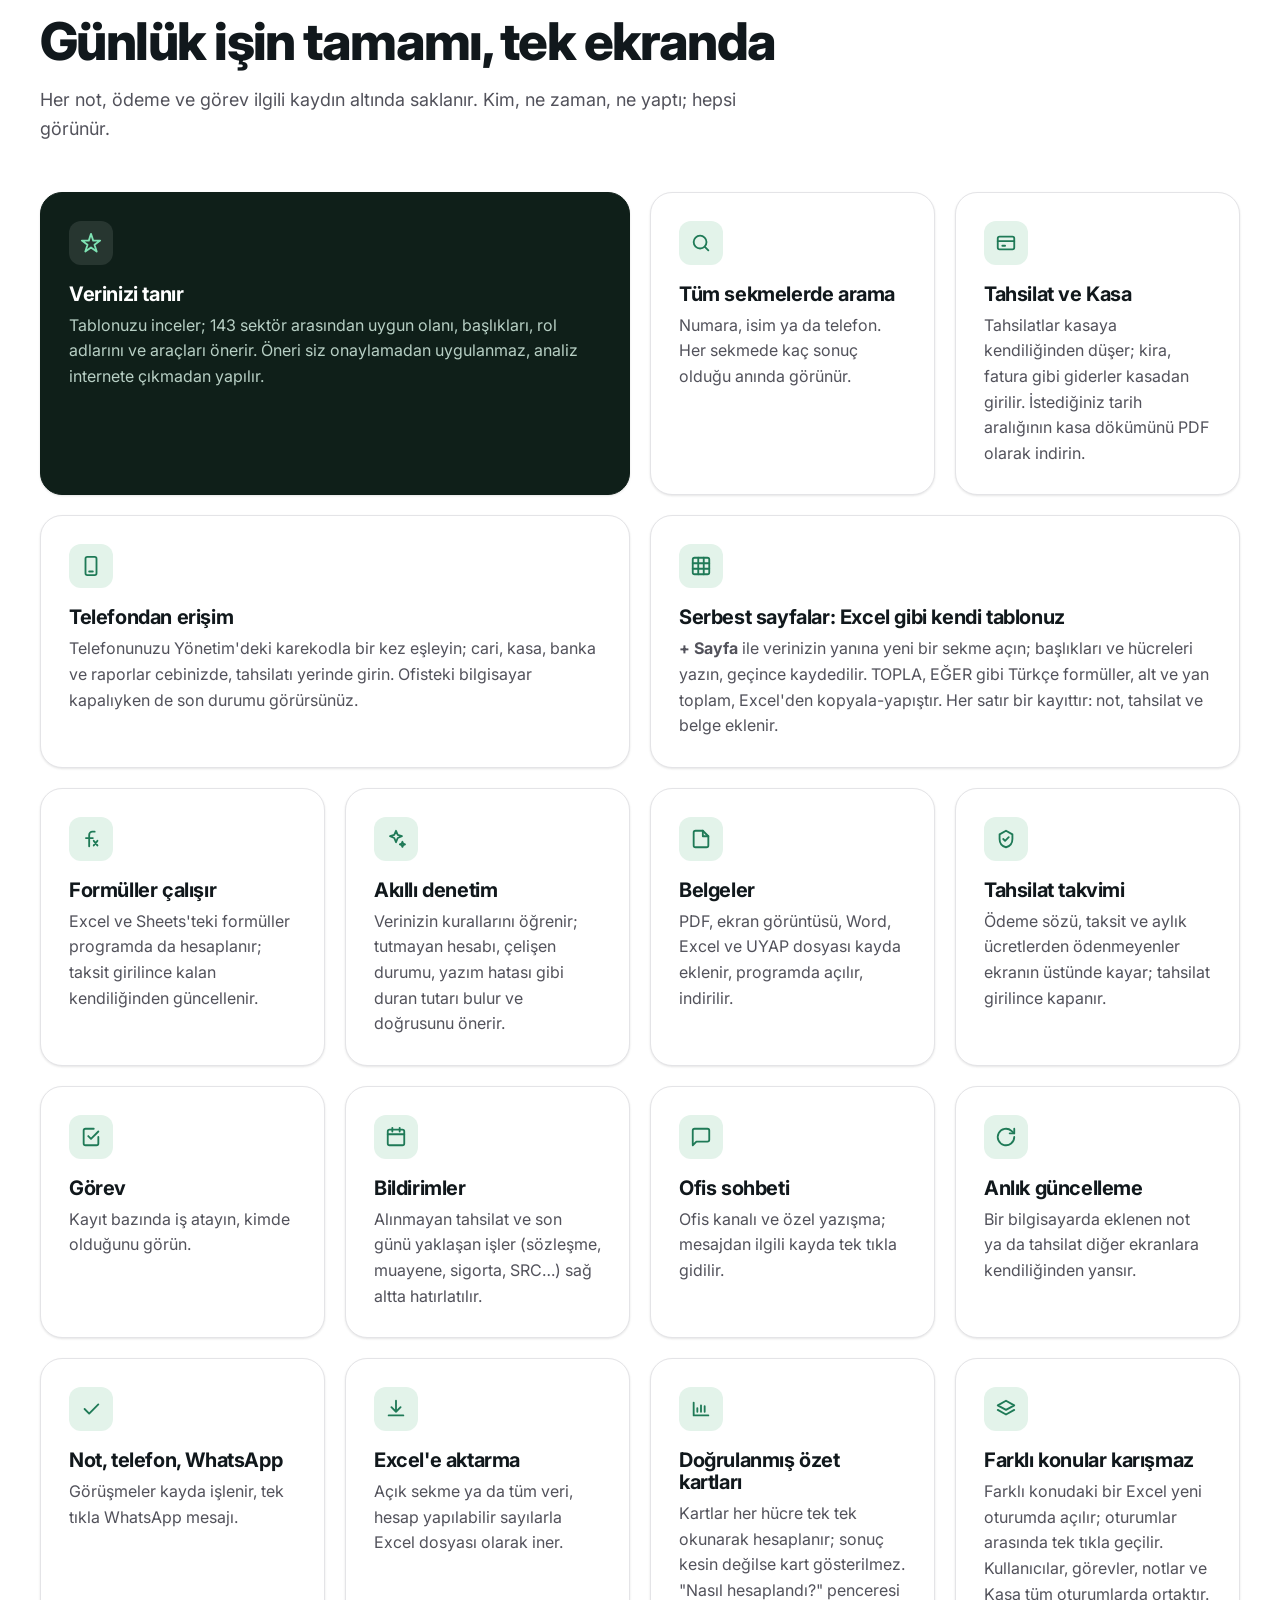
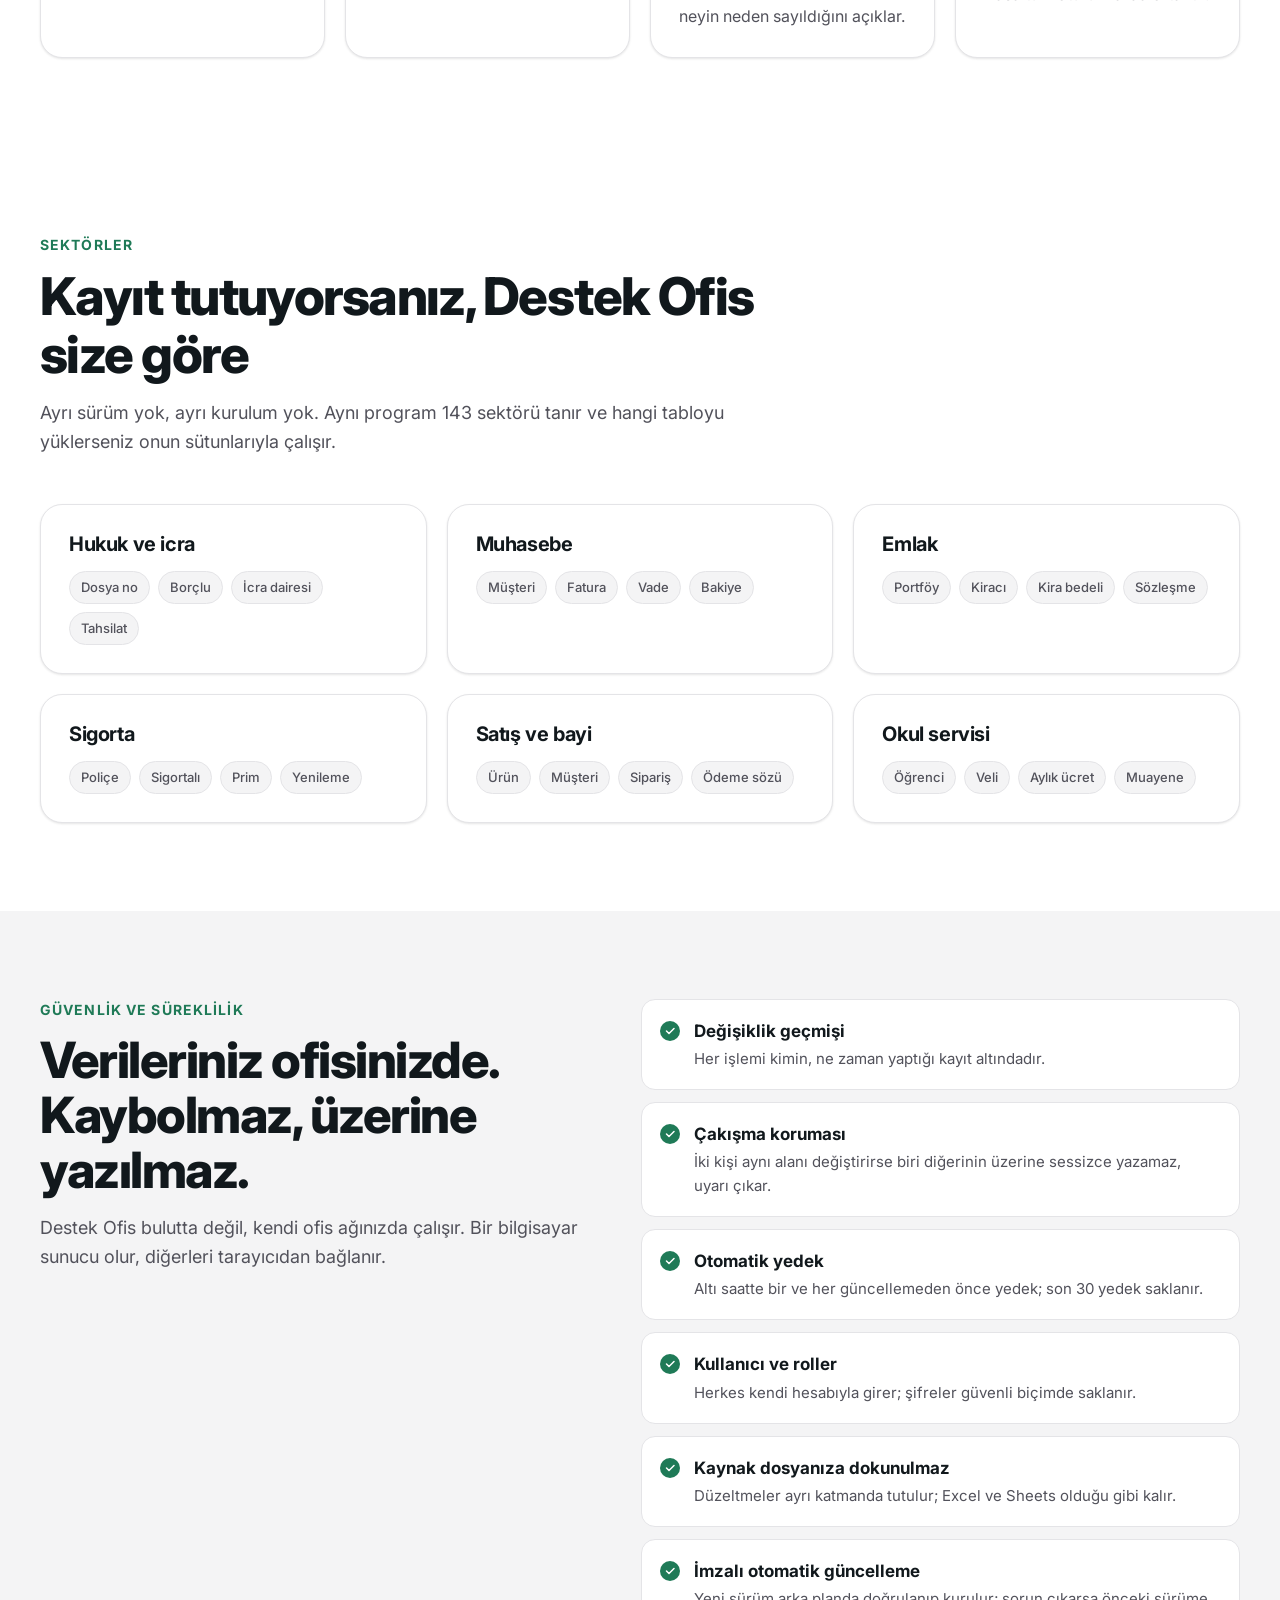
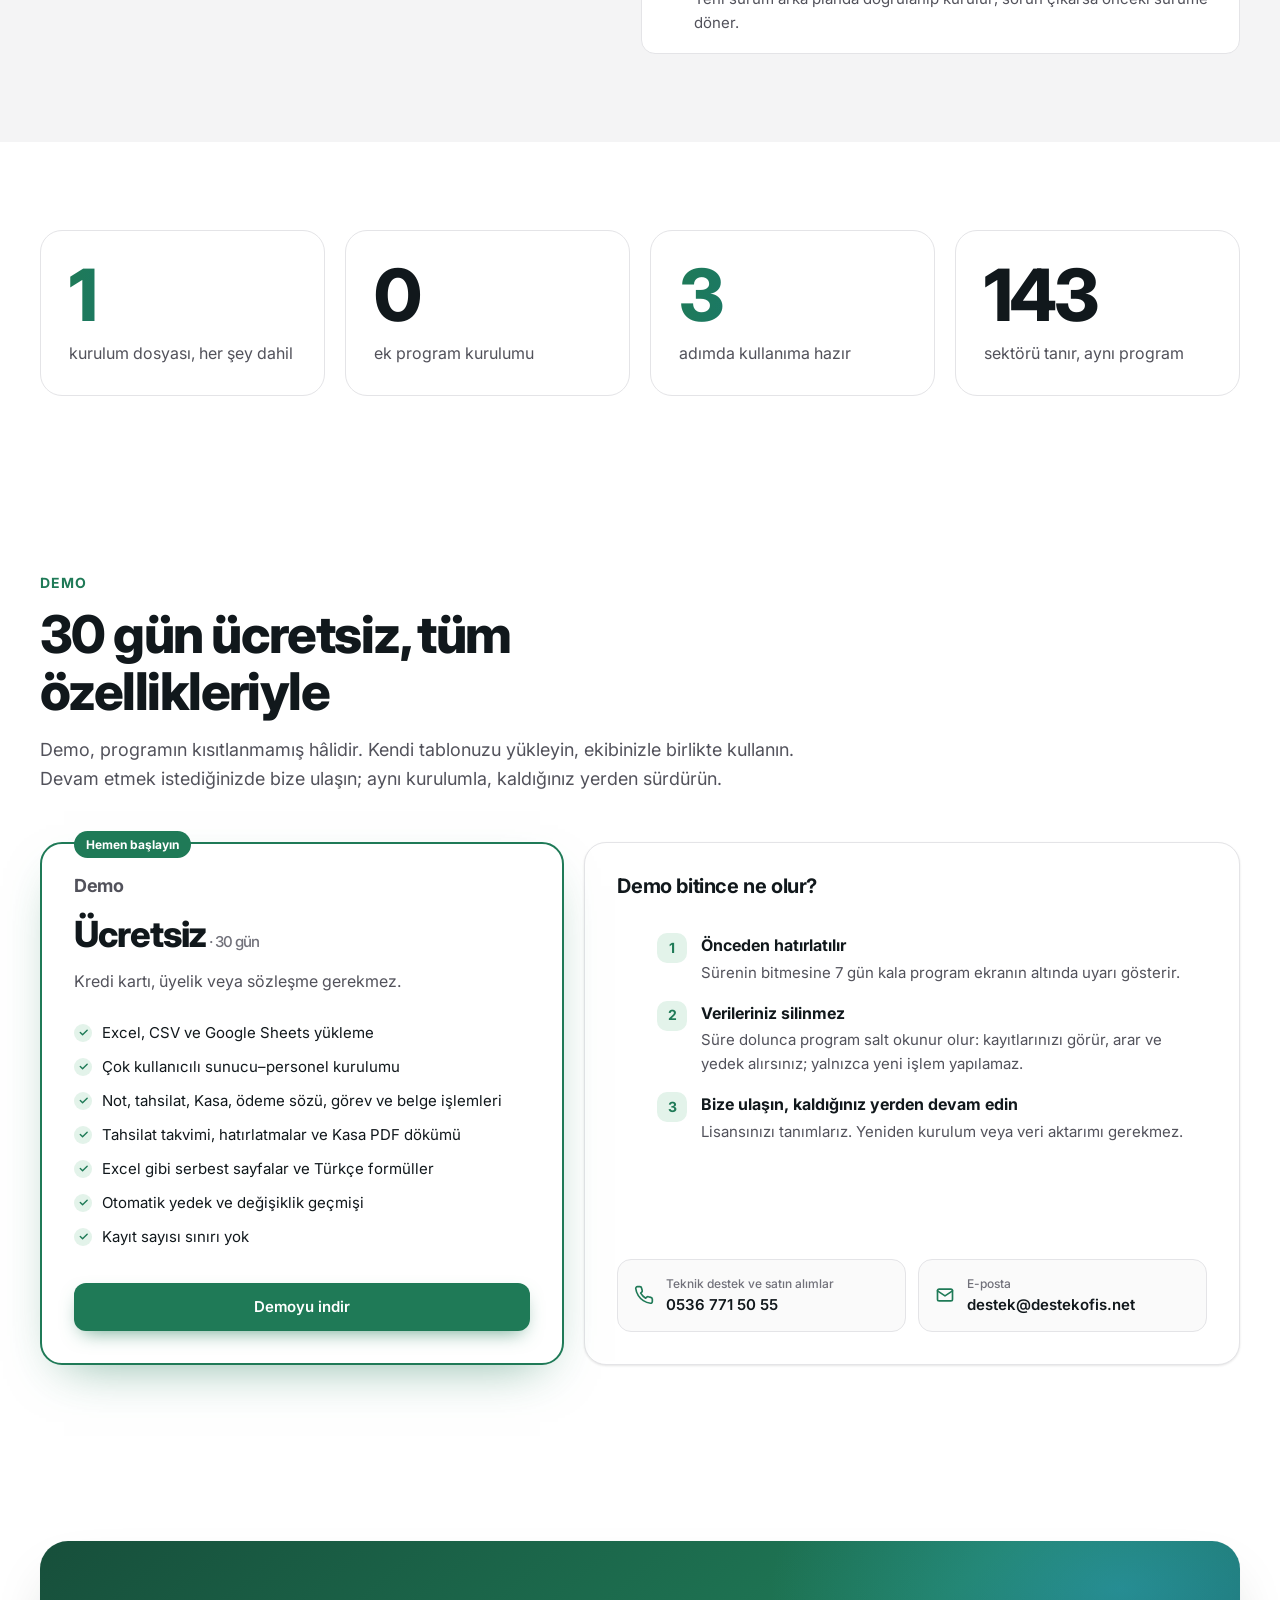
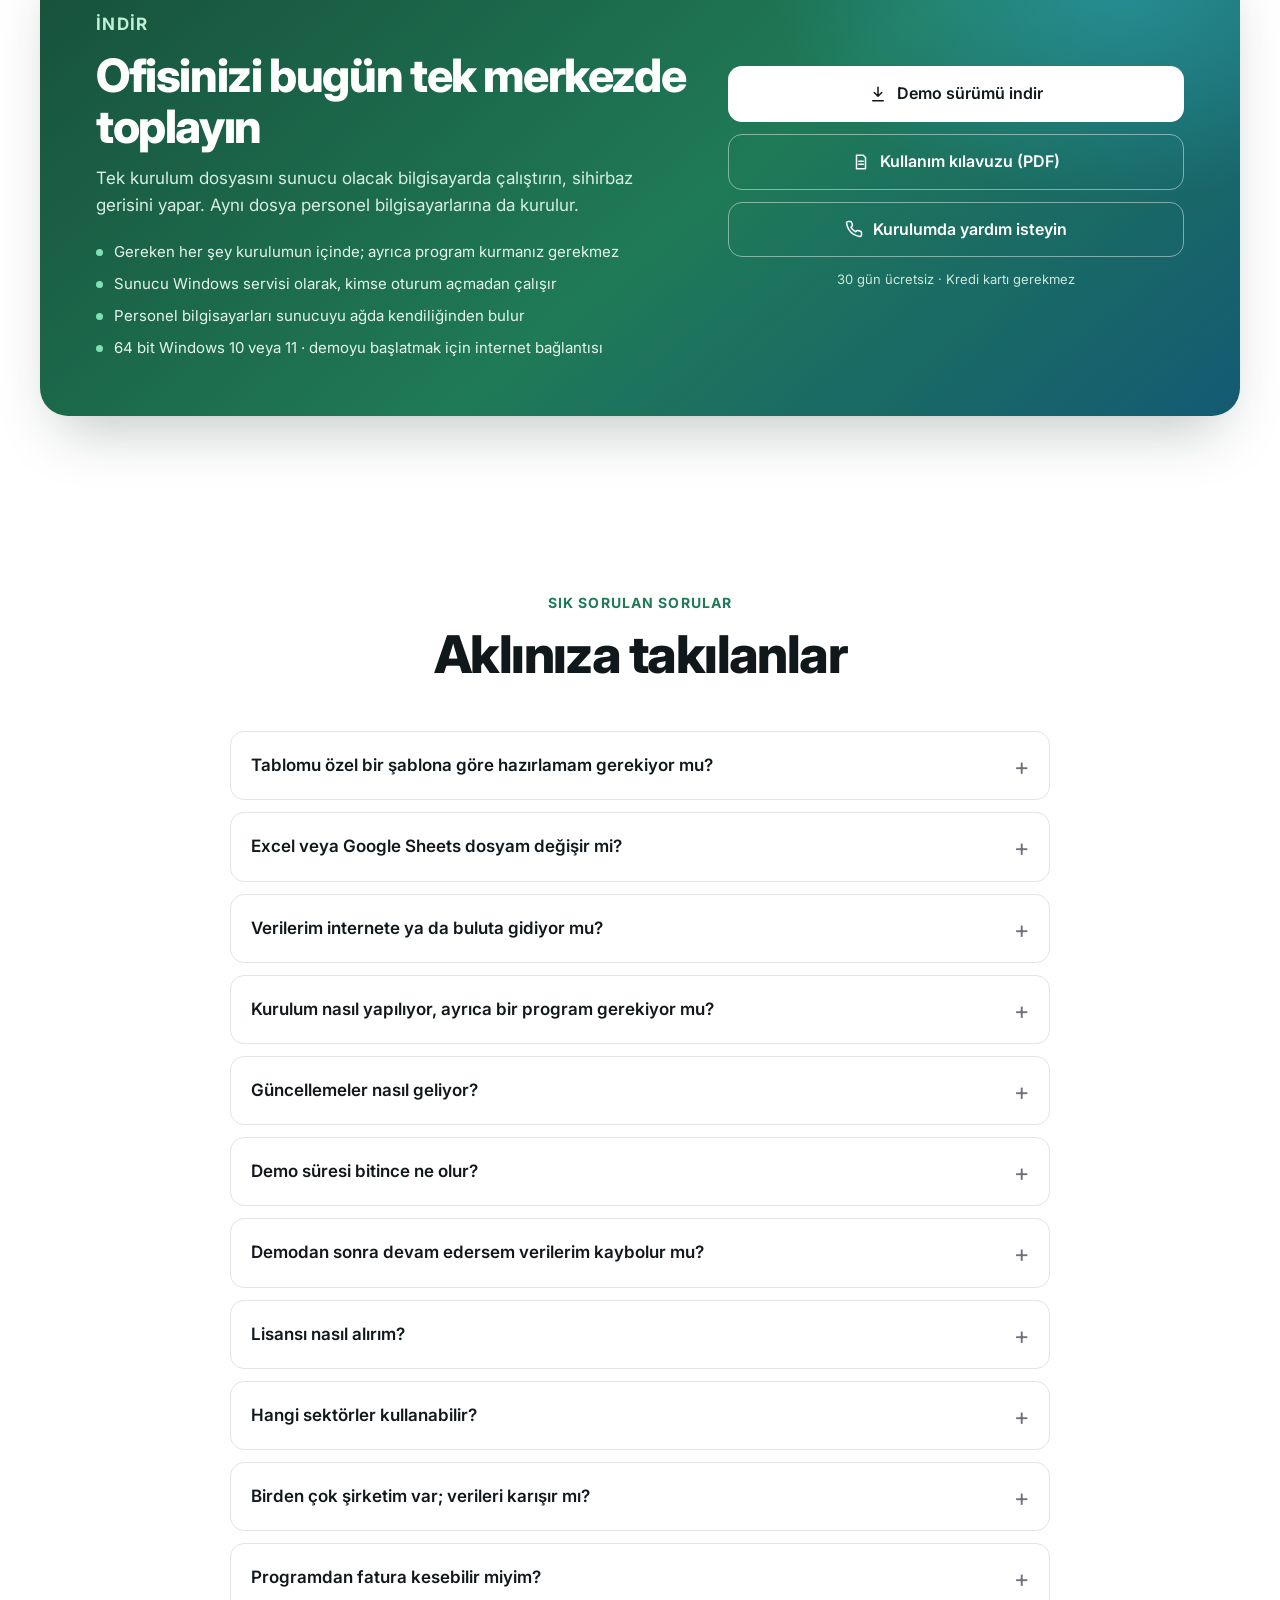
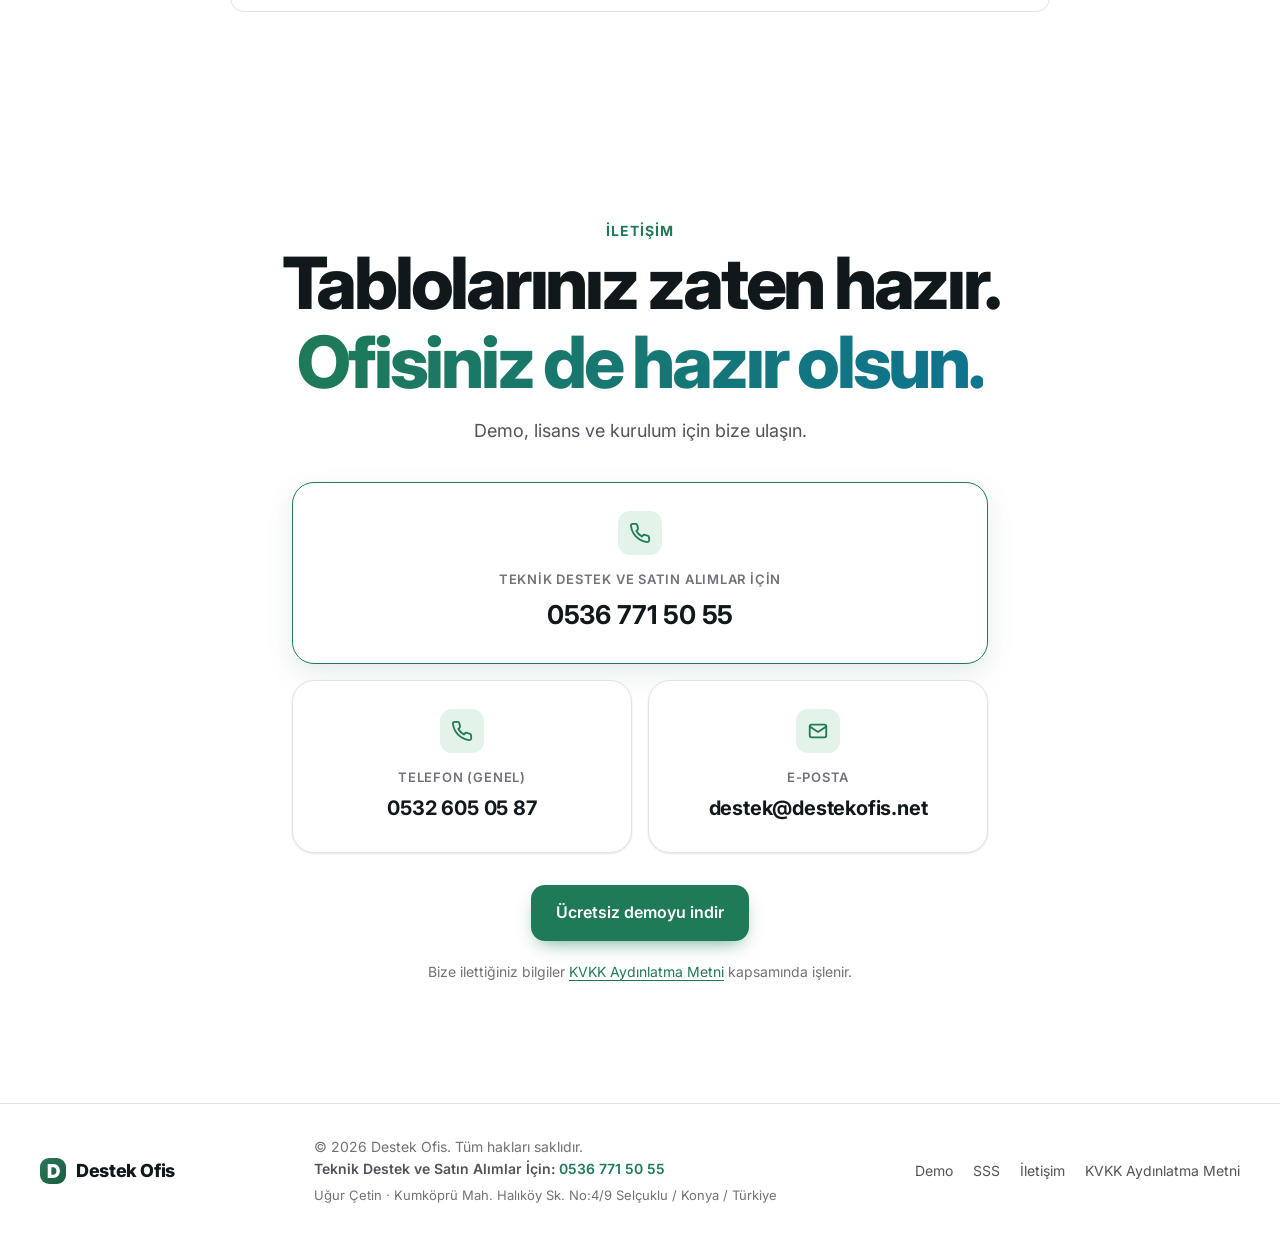
==== commit 5ef8ca15: "Site: alt bilgiye vergi levhasındaki unvan ve adres; KVKK adresi düzeltildi Meta işletme doğrulaması" ====
--- a/web/index.html
+++ b/web/index.html
@@ -485,7 +485,7 @@
   <footer class="footer">
     <div class="container footer-inner">
       <a href="#top" class="brand"><img src="assets/favicon.svg" alt="" width="26" height="26"><span>Destek Ofis</span></a>
-      <p>© <span id="year">2026</span> Destek Ofis. Tüm hakları saklıdır.<br><span class="footer-support">Teknik Destek ve Satın Alımlar İçin: <a href="tel:+905367715055">0536 771 50 55</a></span></p>
+      <p>© <span id="year">2026</span> Destek Ofis. Tüm hakları saklıdır.<br><span class="footer-support">Teknik Destek ve Satın Alımlar İçin: <a href="tel:+905367715055">0536 771 50 55</a></span><br><span class="footer-legal">Uğur Çetin · Kumköprü Mah. Halıköy Sk. No:4/9 Selçuklu / Konya / Türkiye</span></p>
       <nav aria-label="Alt menü"><a href="#demo">Demo</a><a href="#sss">SSS</a><a href="#iletisim">İletişim</a><a href="/kvkk">KVKK Aydınlatma Metni</a></nav>
     </div>
   </footer>
--- a/web/assets/style.css
+++ b/web/assets/style.css
@@ -362,6 +362,7 @@
 .footer p { color: var(--faint); font-size: 14px; }
 .footer-support { color: var(--muted, var(--faint)); font-weight: 600; }
 .footer-support a { color: var(--primary); text-decoration: none; white-space: nowrap; }
+.footer-legal { display: inline-block; margin-top: 4px; font-size: 13px; }
 .footer nav { display: flex; gap: 20px; font-size: 14px; color: var(--muted); }
 .footer nav a:hover { color: var(--text); }
 
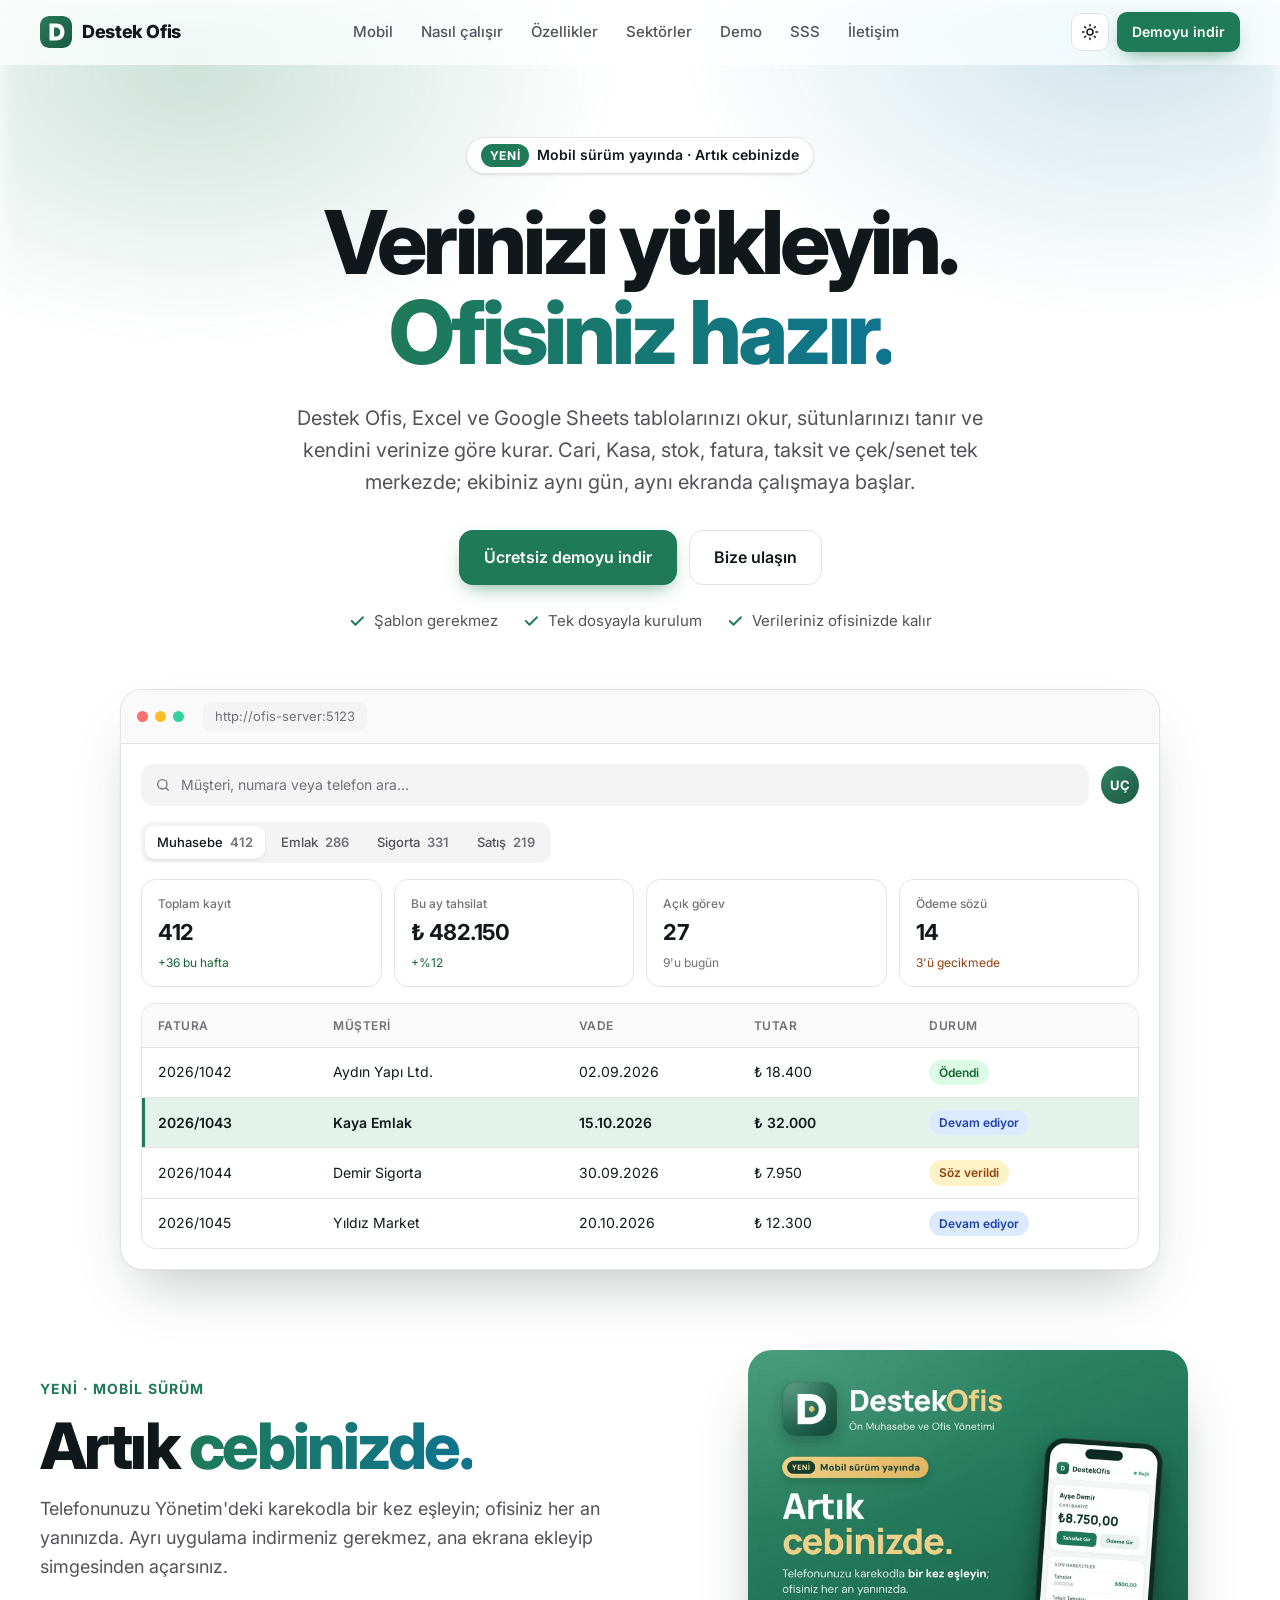
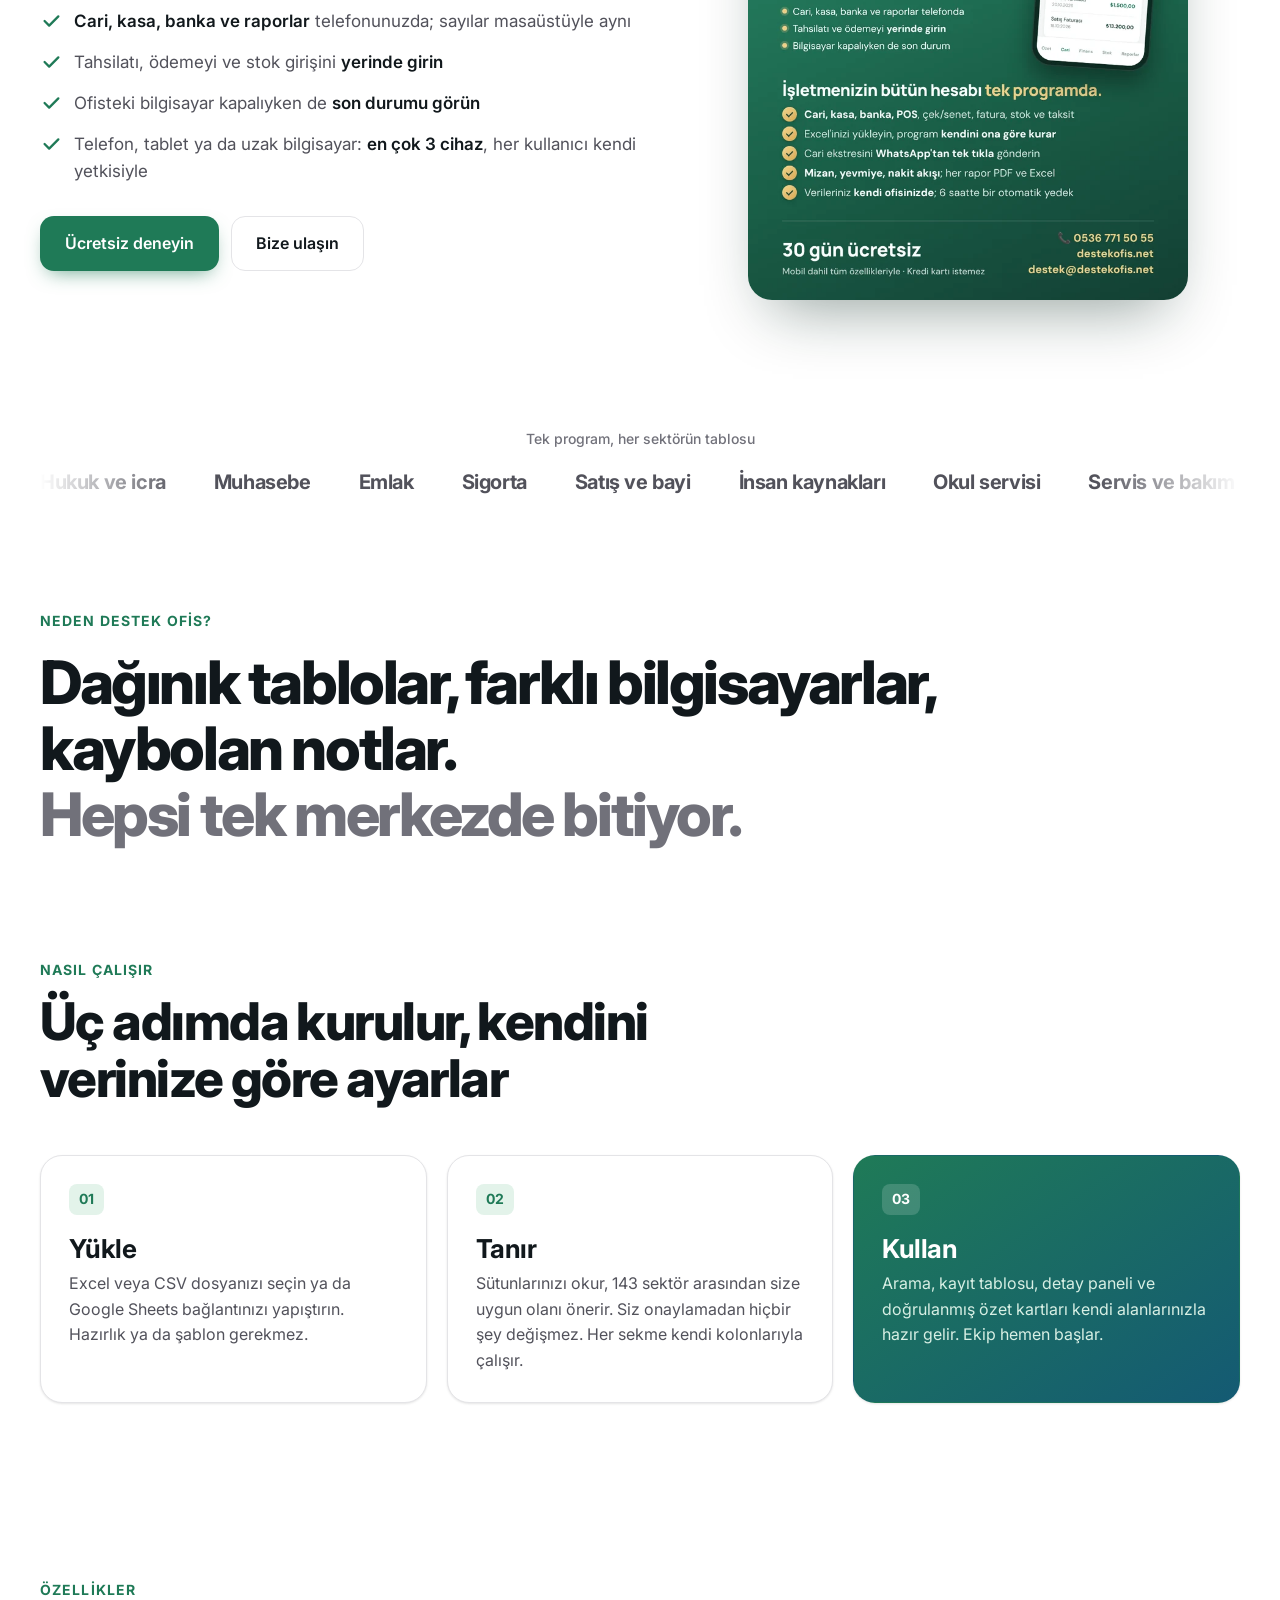
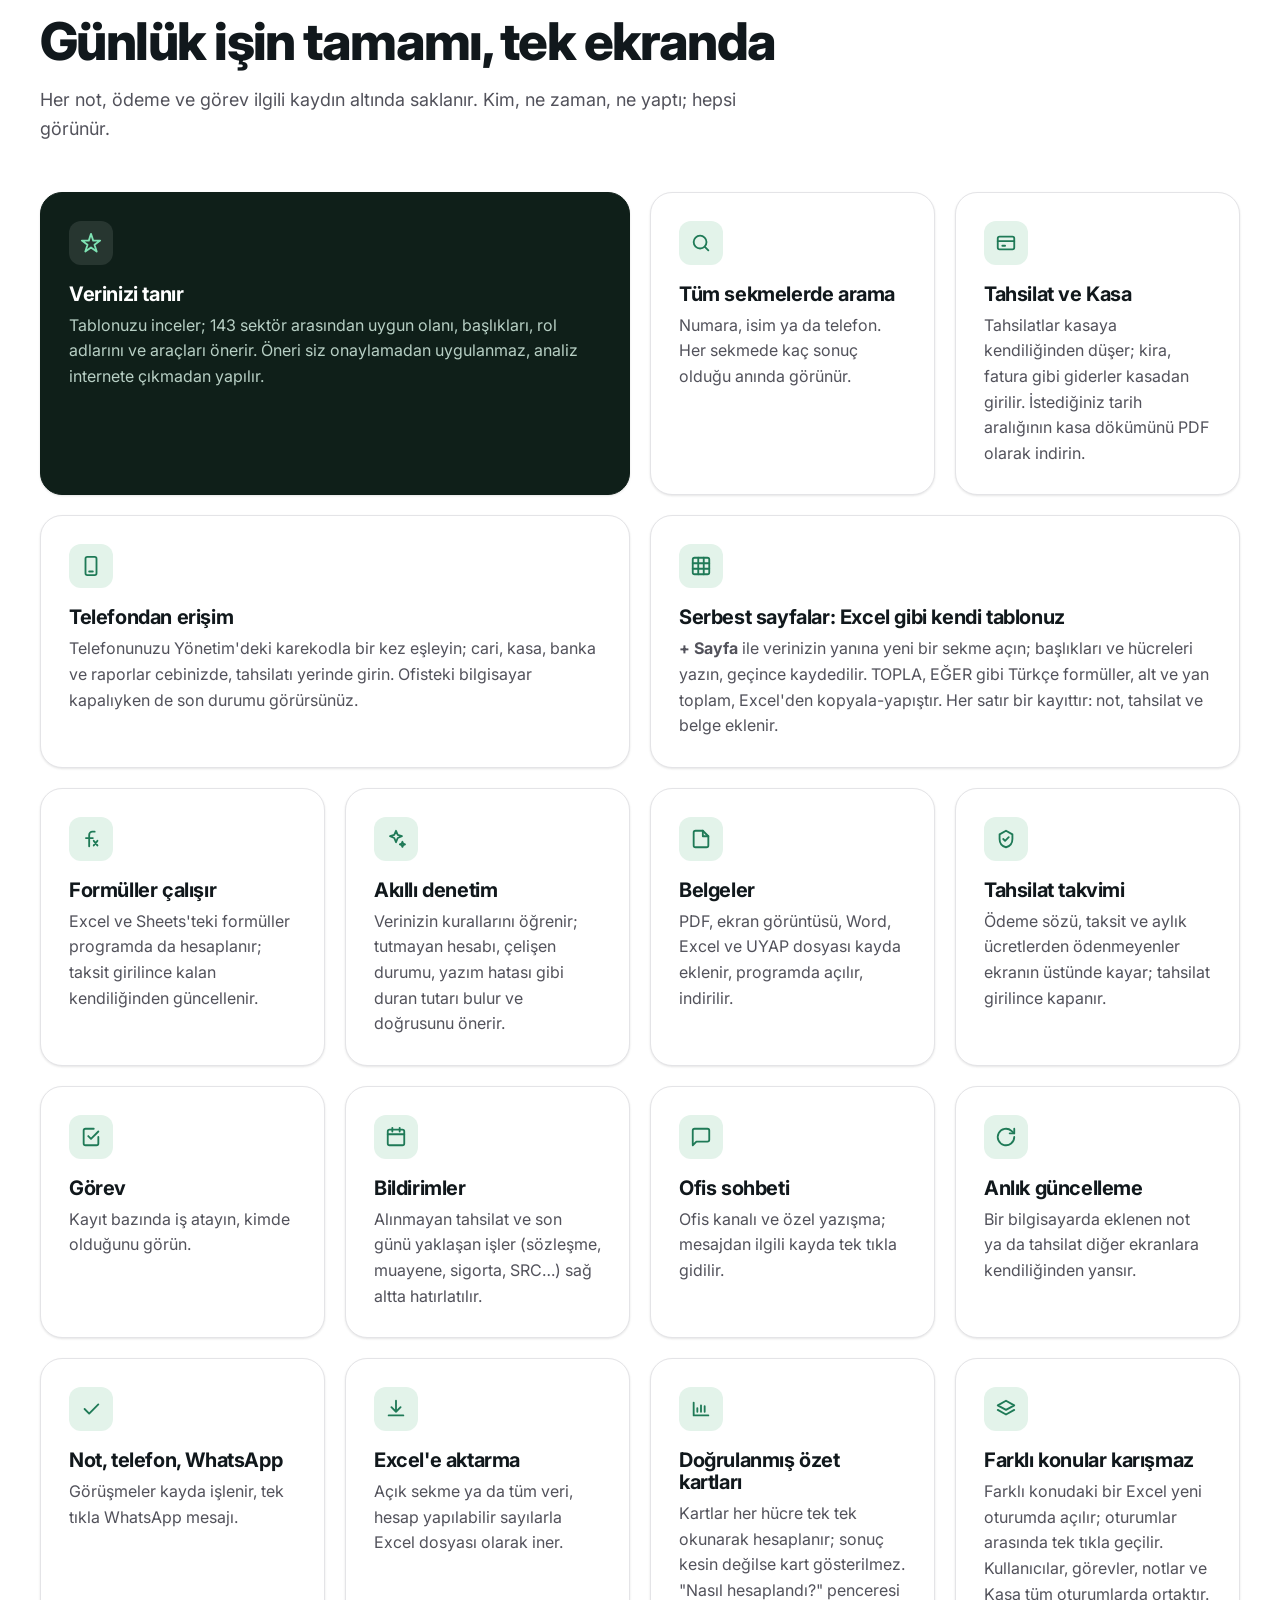
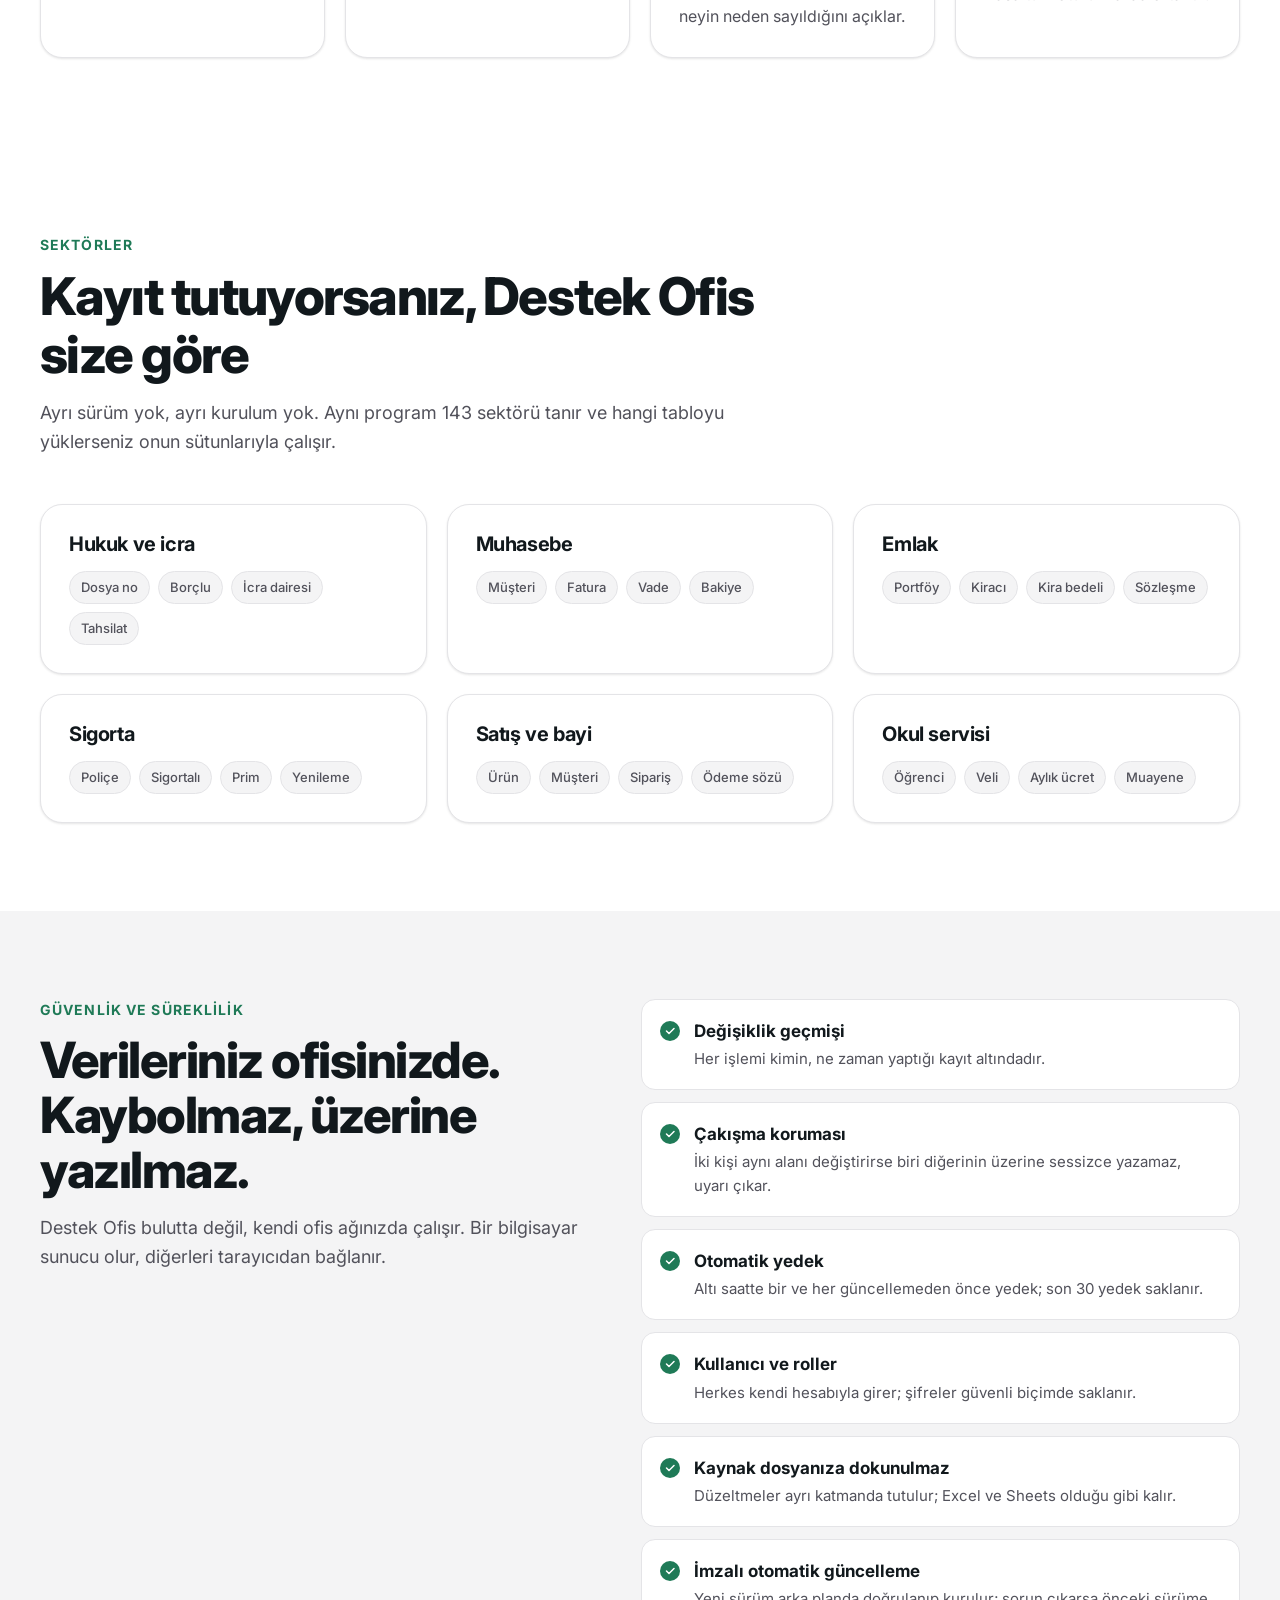
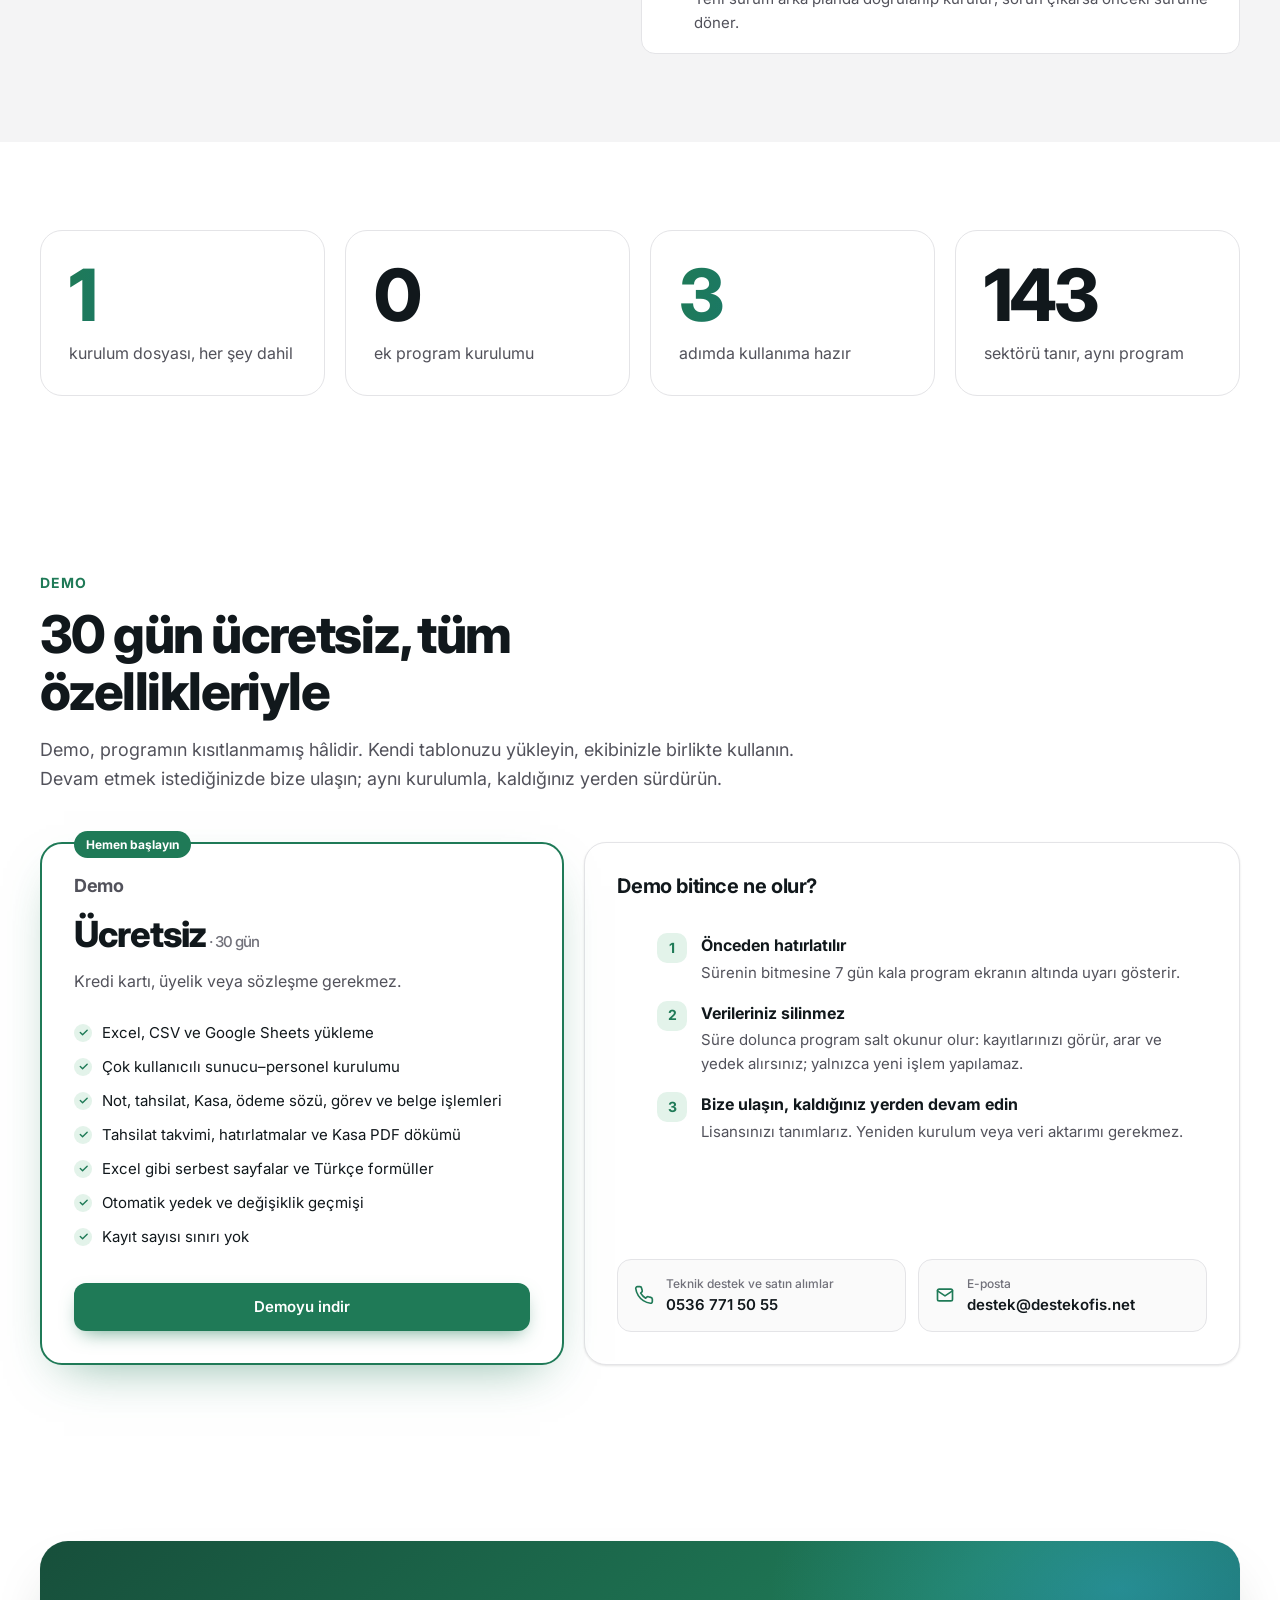
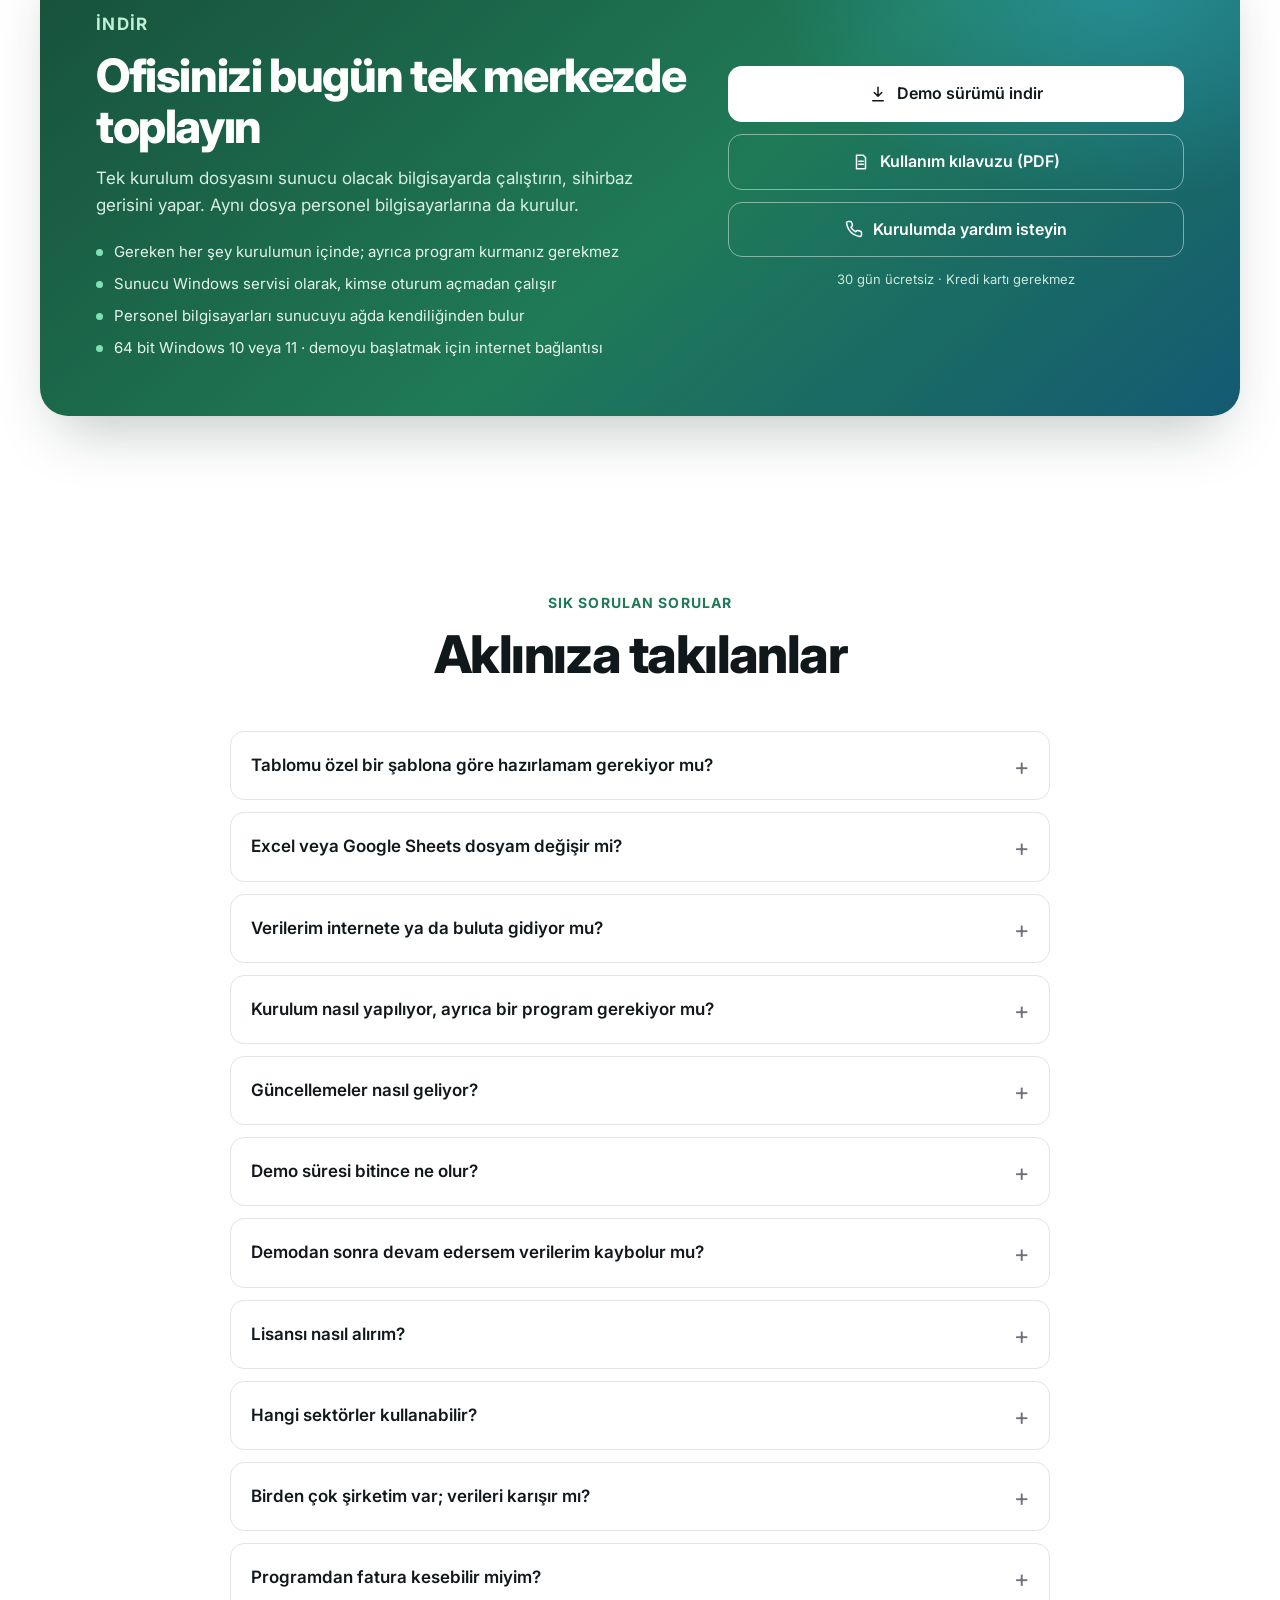
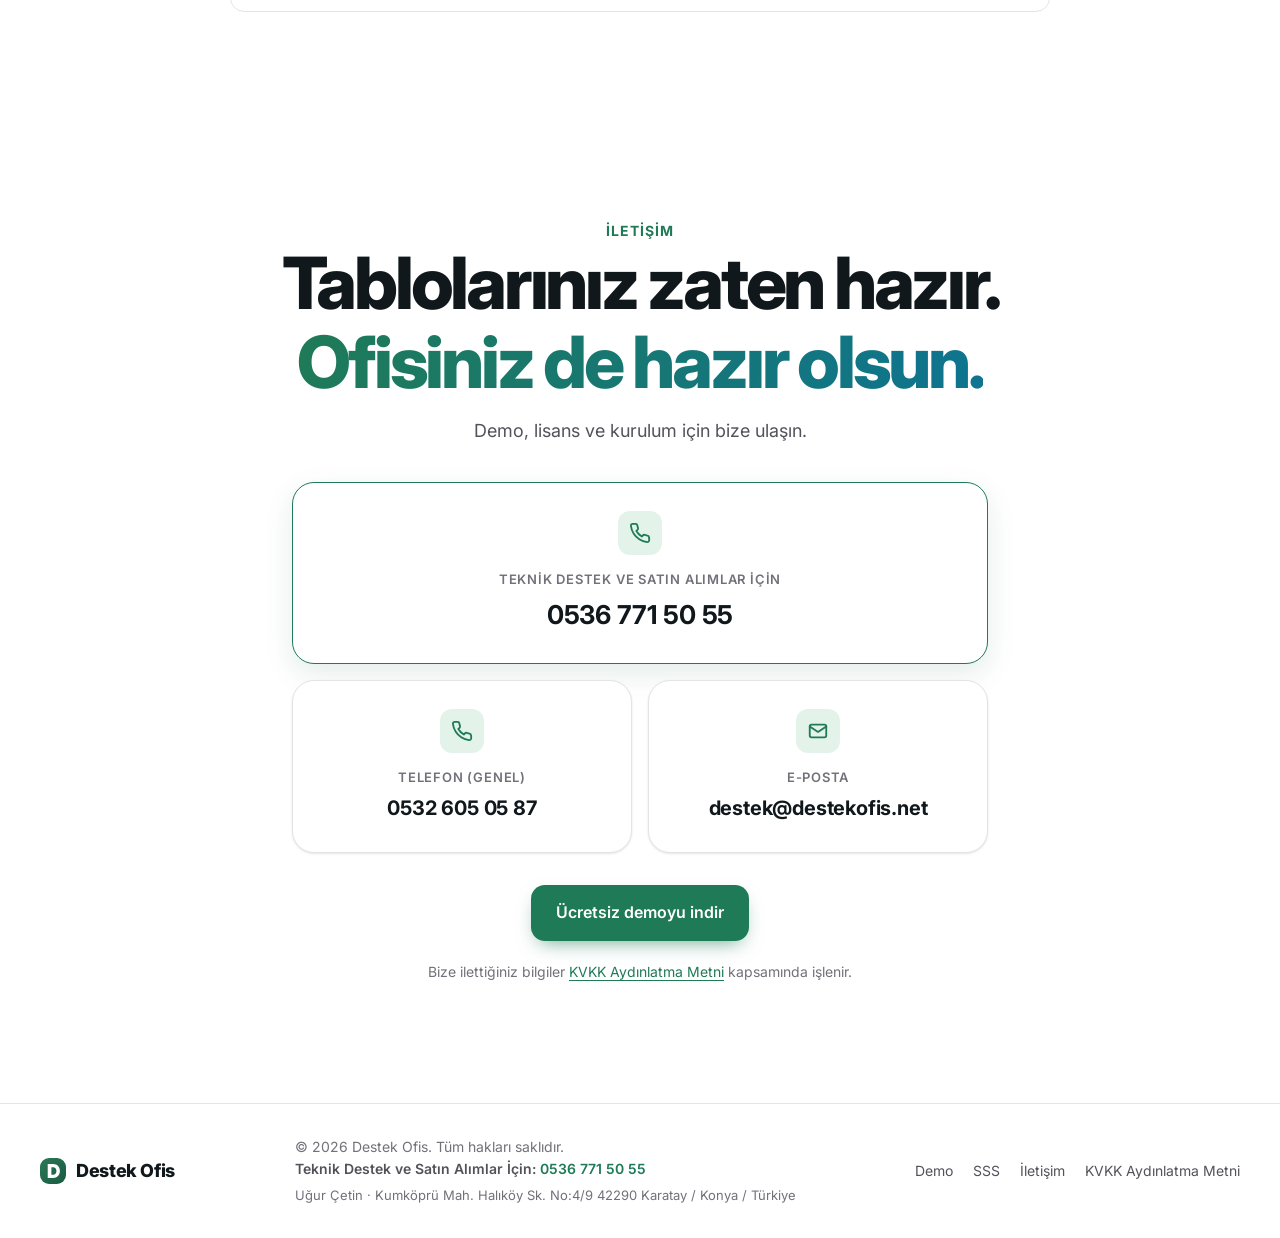
==== commit 6a899e0d: "Site: adres Meta Business info ile aynı (42290 Karatay / Konya) Co-Authored-By: Claude <noreply@anth" ====
--- a/web/index.html
+++ b/web/index.html
@@ -485,7 +485,7 @@
   <footer class="footer">
     <div class="container footer-inner">
       <a href="#top" class="brand"><img src="assets/favicon.svg" alt="" width="26" height="26"><span>Destek Ofis</span></a>
-      <p>© <span id="year">2026</span> Destek Ofis. Tüm hakları saklıdır.<br><span class="footer-support">Teknik Destek ve Satın Alımlar İçin: <a href="tel:+905367715055">0536 771 50 55</a></span><br><span class="footer-legal">Uğur Çetin · Kumköprü Mah. Halıköy Sk. No:4/9 Selçuklu / Konya / Türkiye</span></p>
+      <p>© <span id="year">2026</span> Destek Ofis. Tüm hakları saklıdır.<br><span class="footer-support">Teknik Destek ve Satın Alımlar İçin: <a href="tel:+905367715055">0536 771 50 55</a></span><br><span class="footer-legal">Uğur Çetin · Kumköprü Mah. Halıköy Sk. No:4/9 42290 Karatay / Konya / Türkiye</span></p>
       <nav aria-label="Alt menü"><a href="#demo">Demo</a><a href="#sss">SSS</a><a href="#iletisim">İletişim</a><a href="/kvkk">KVKK Aydınlatma Metni</a></nav>
     </div>
   </footer>
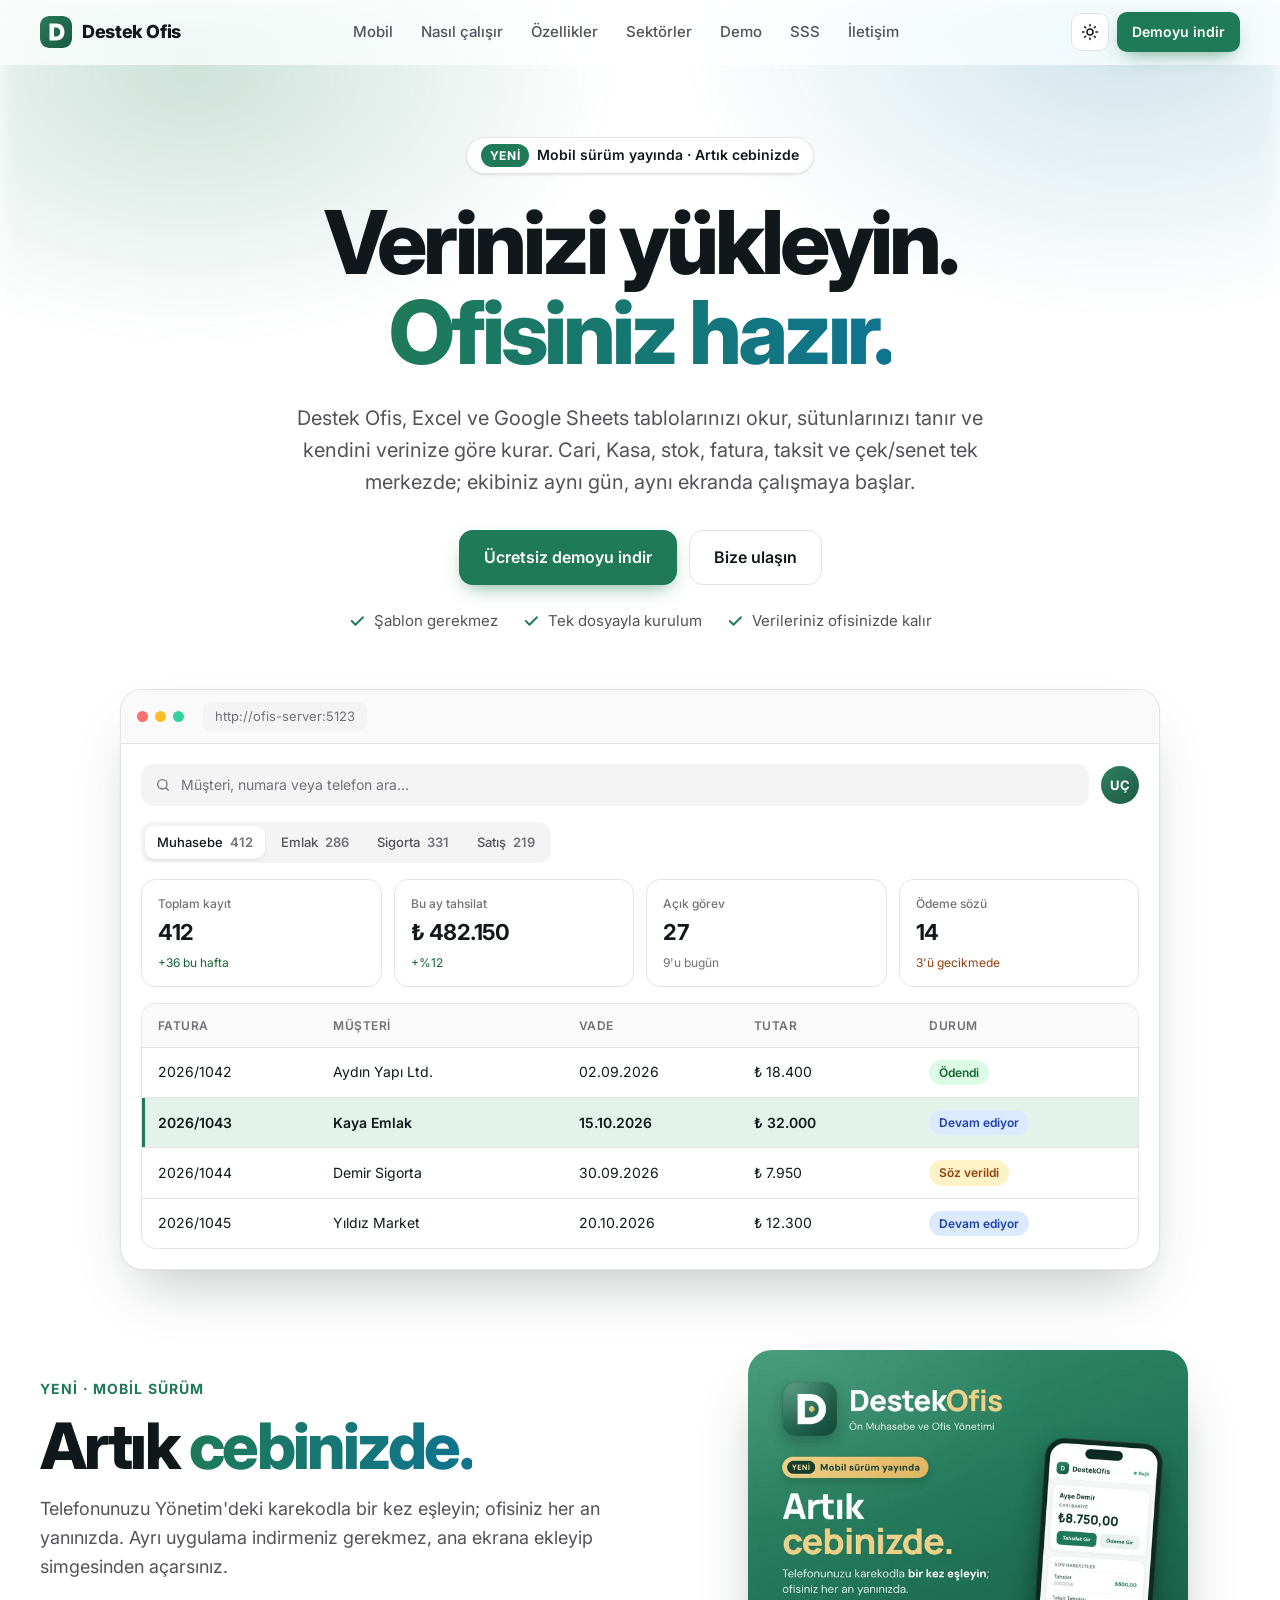
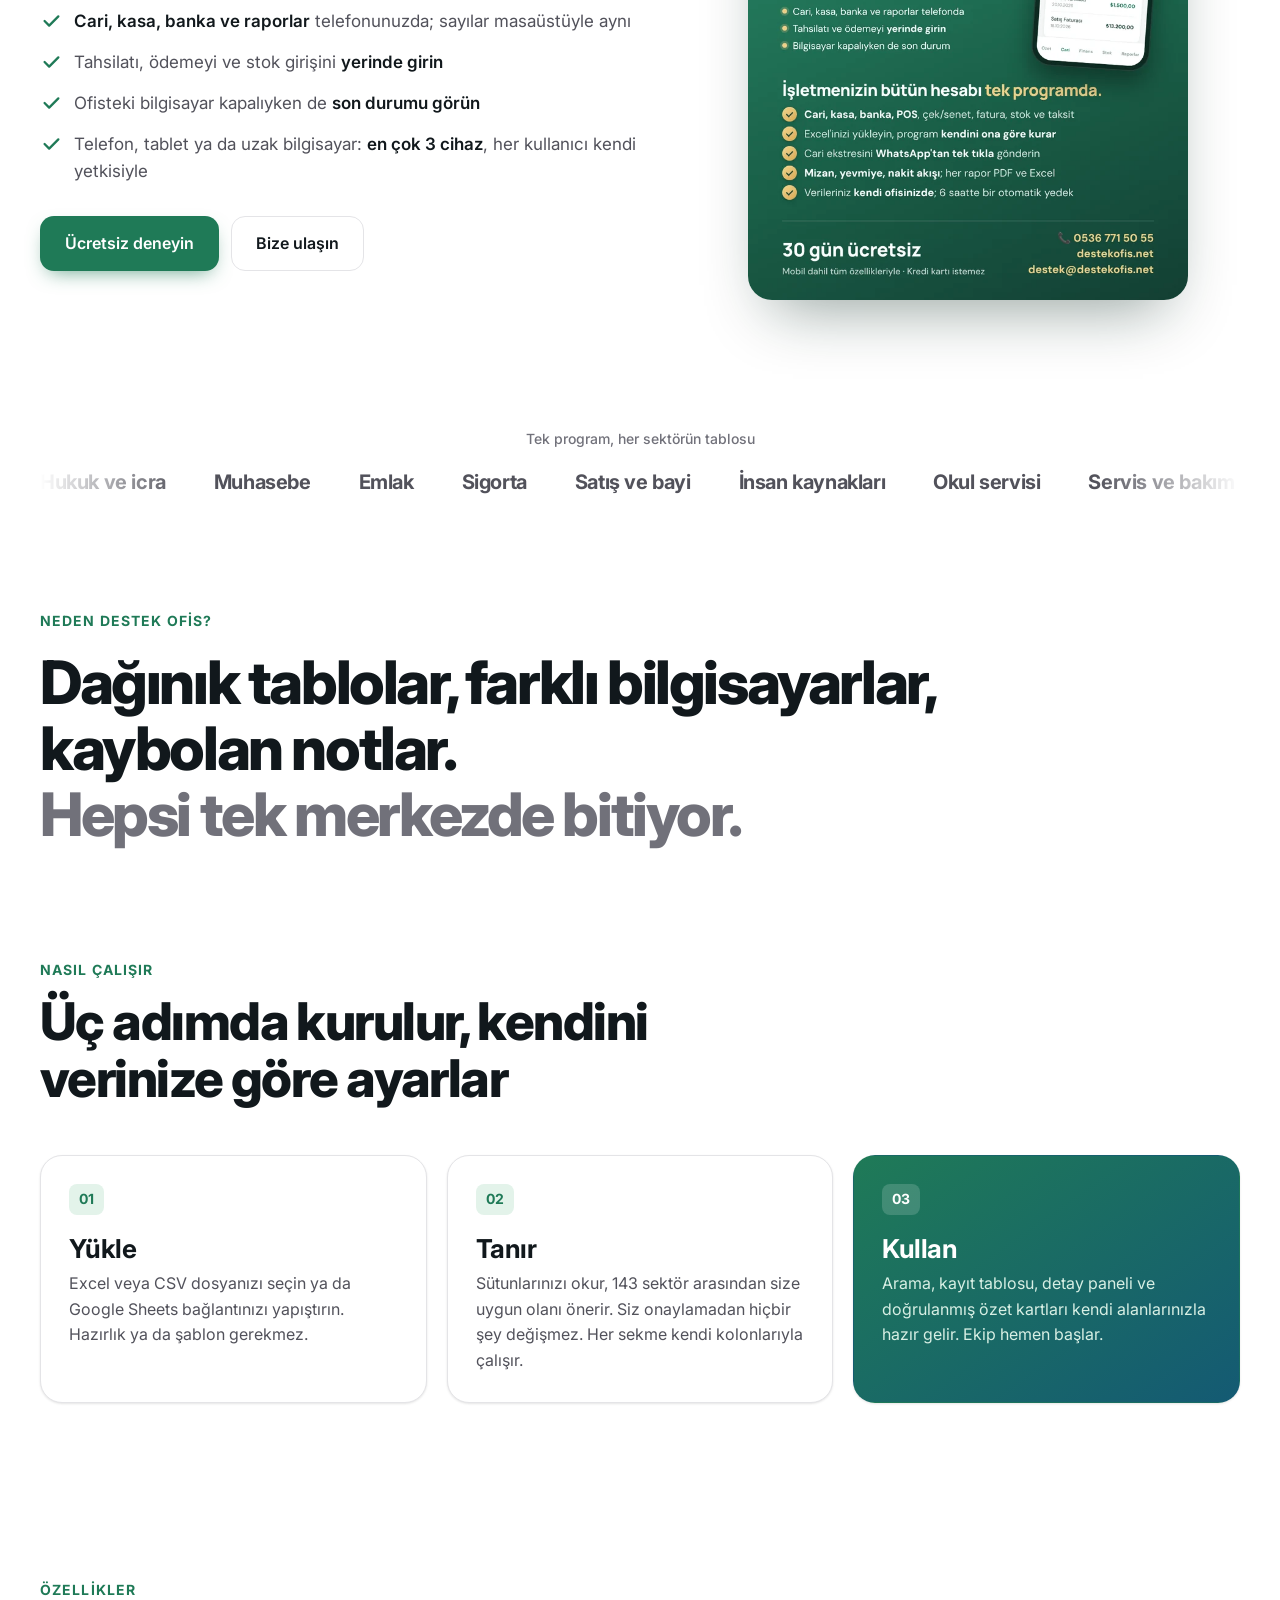
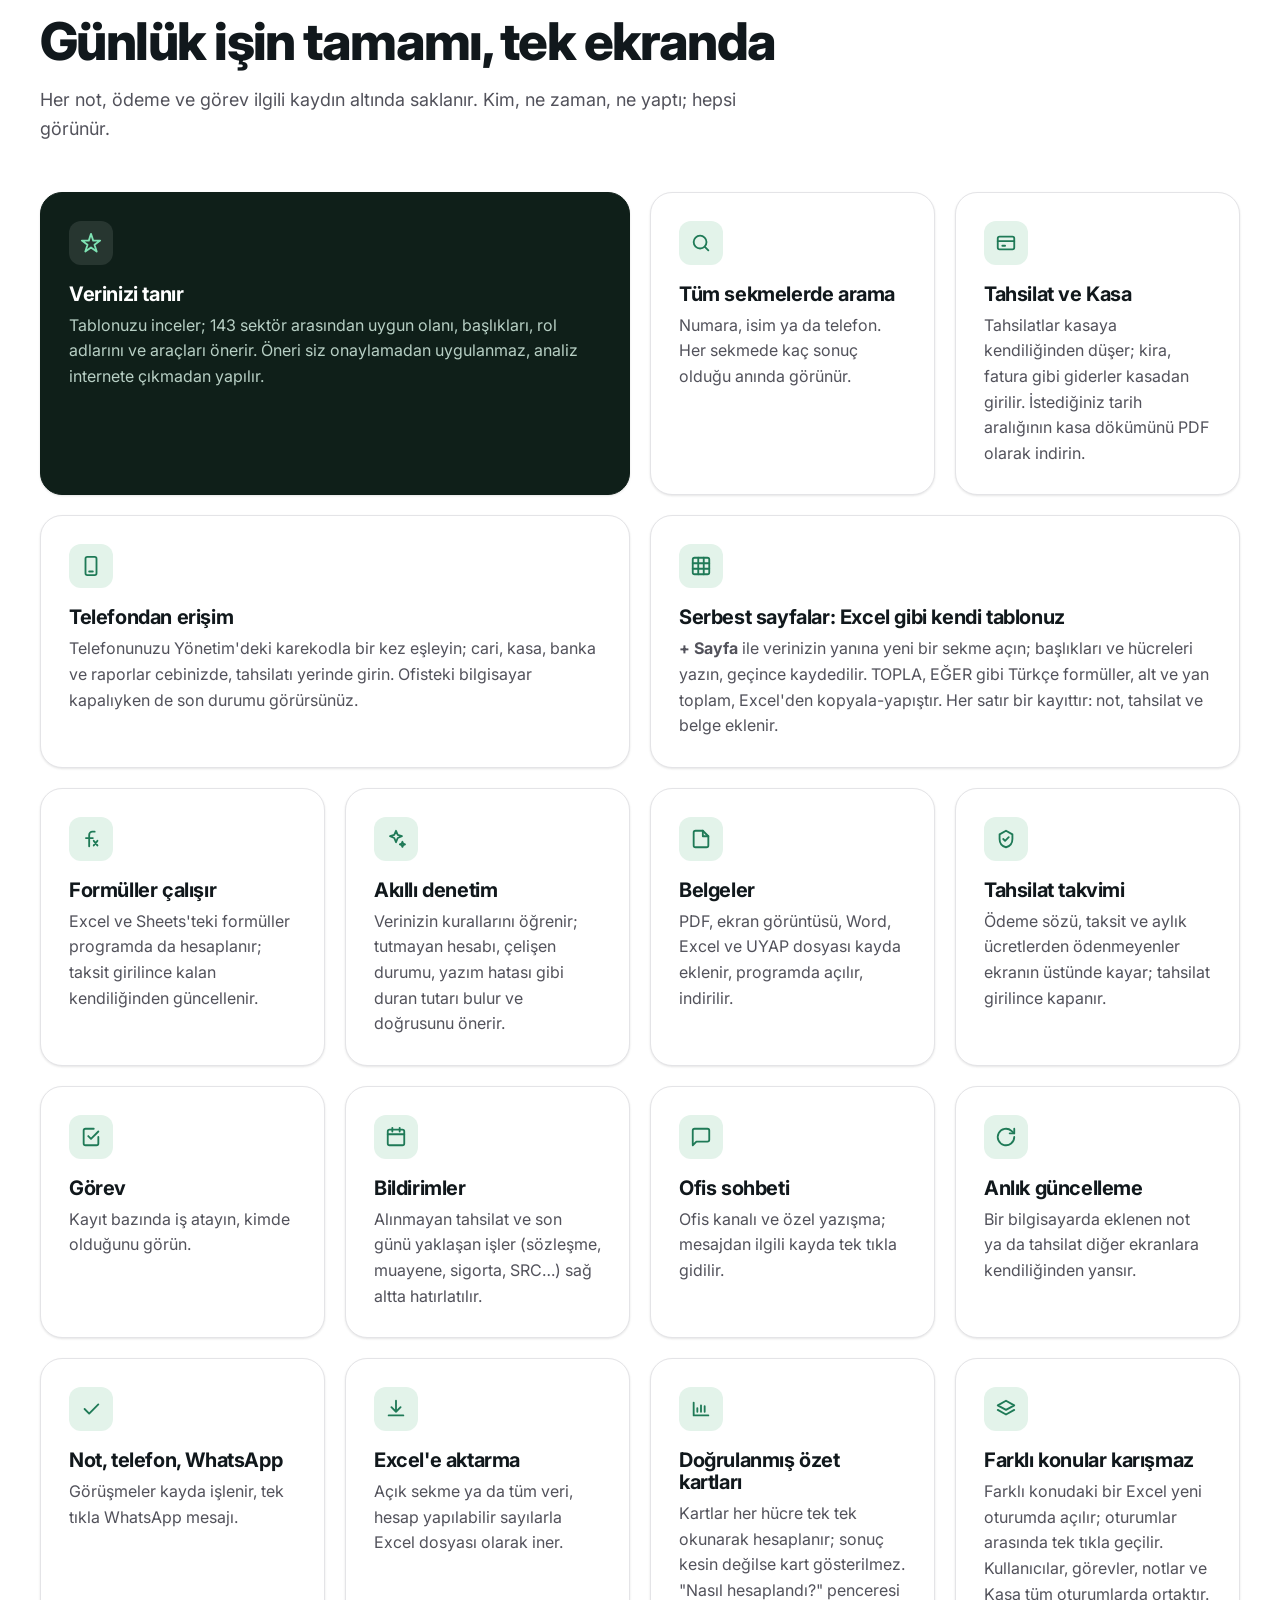
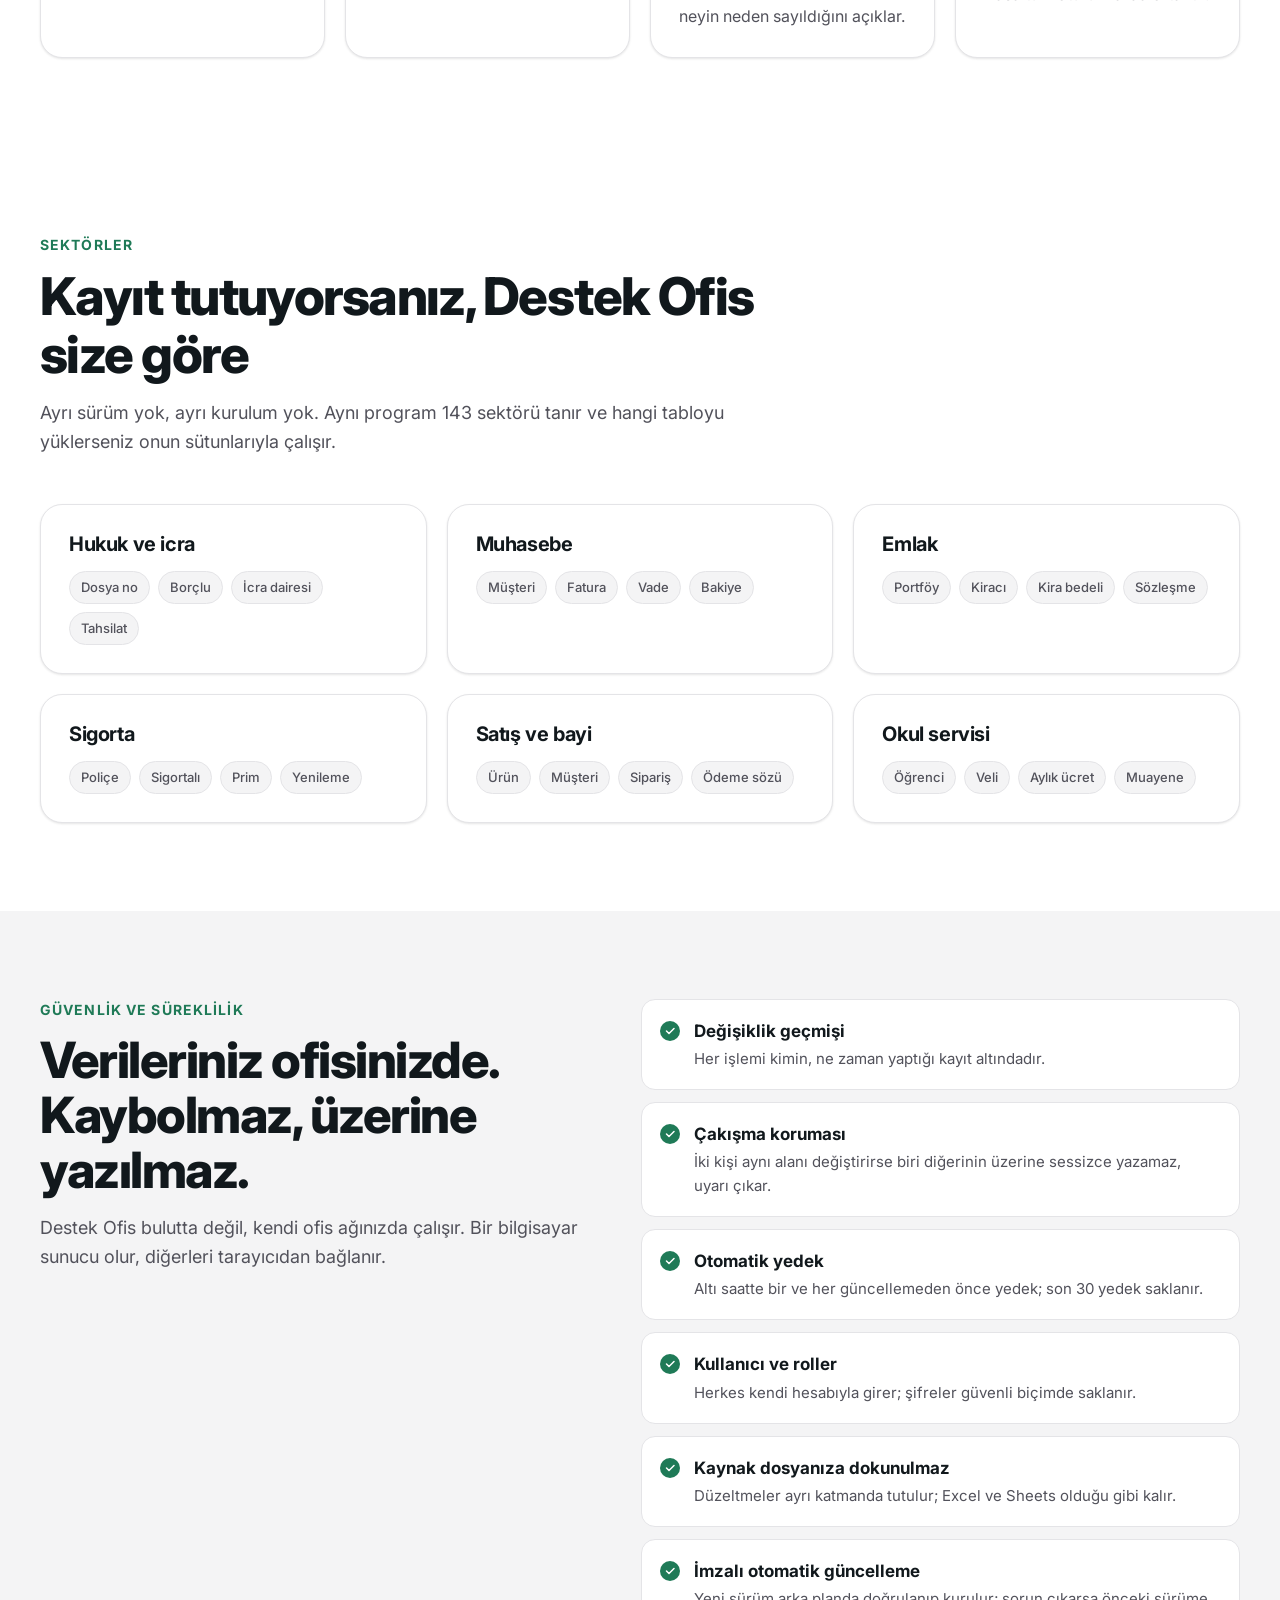
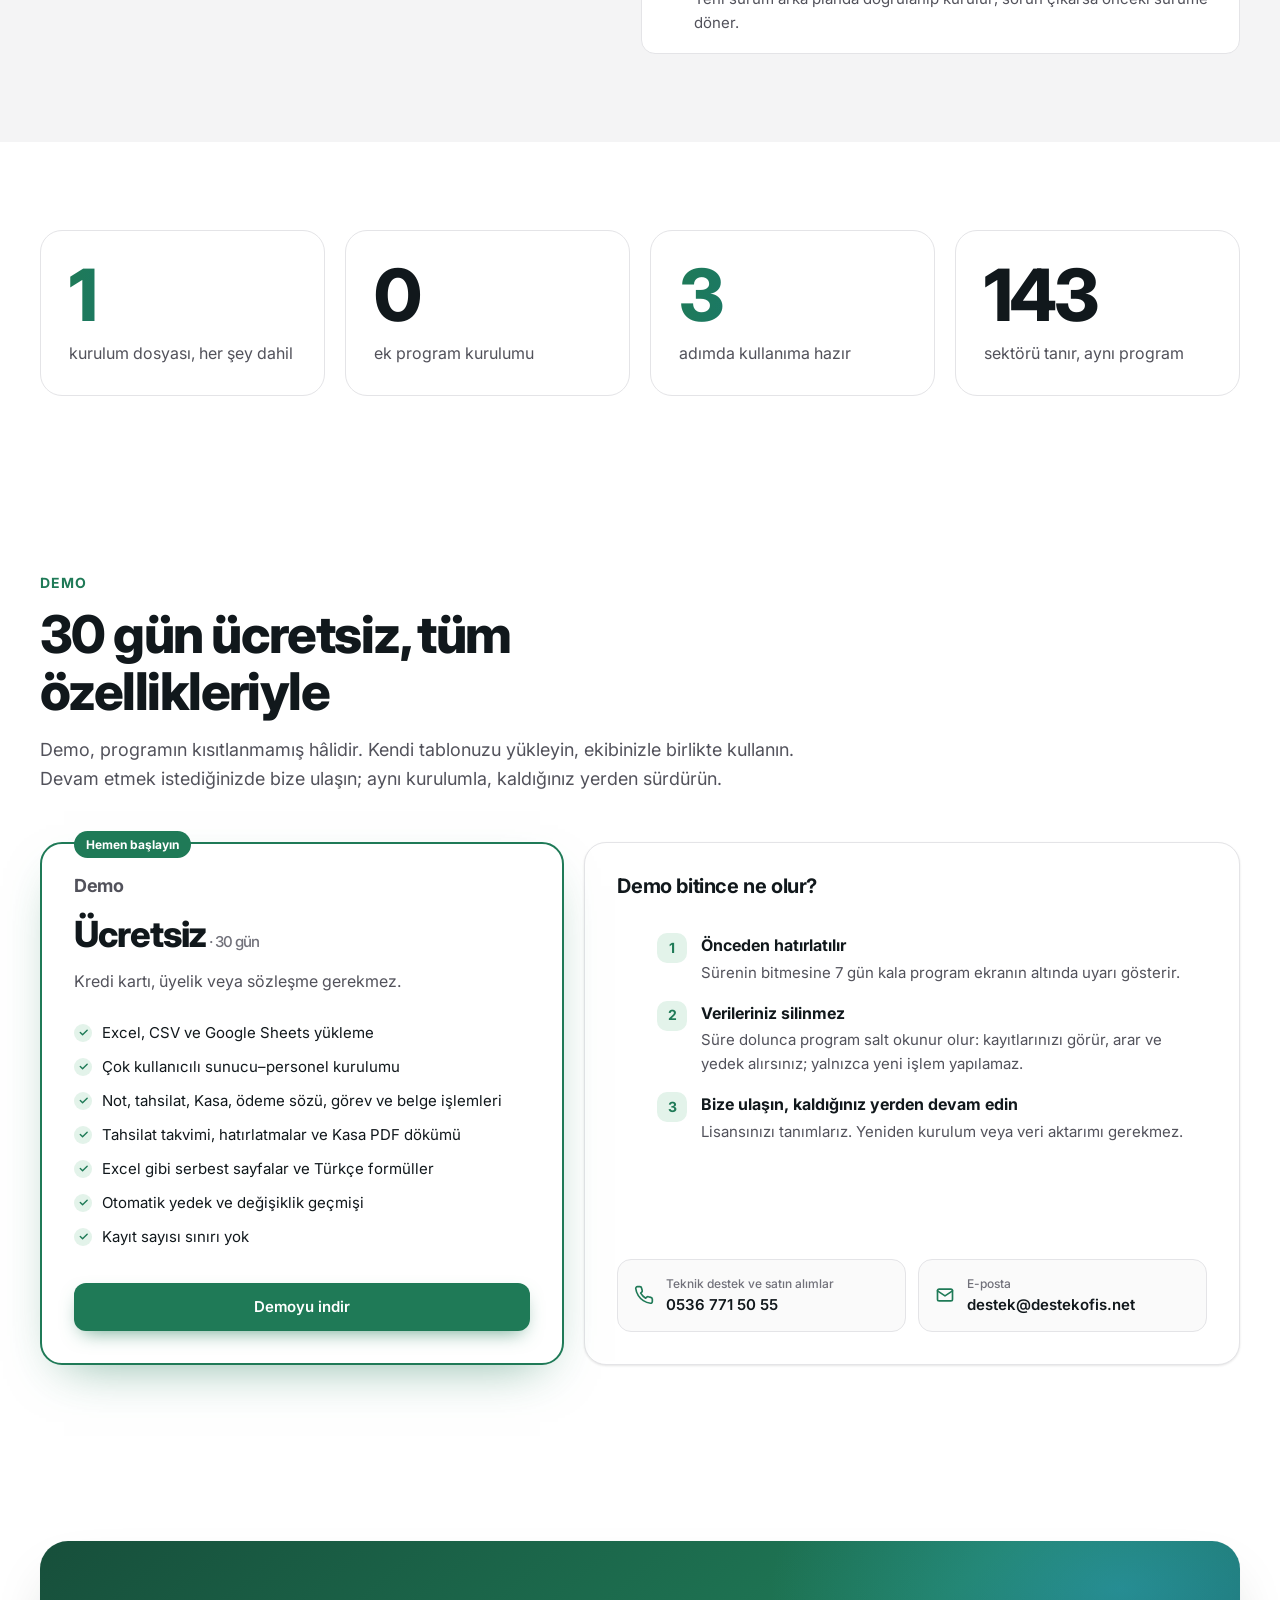
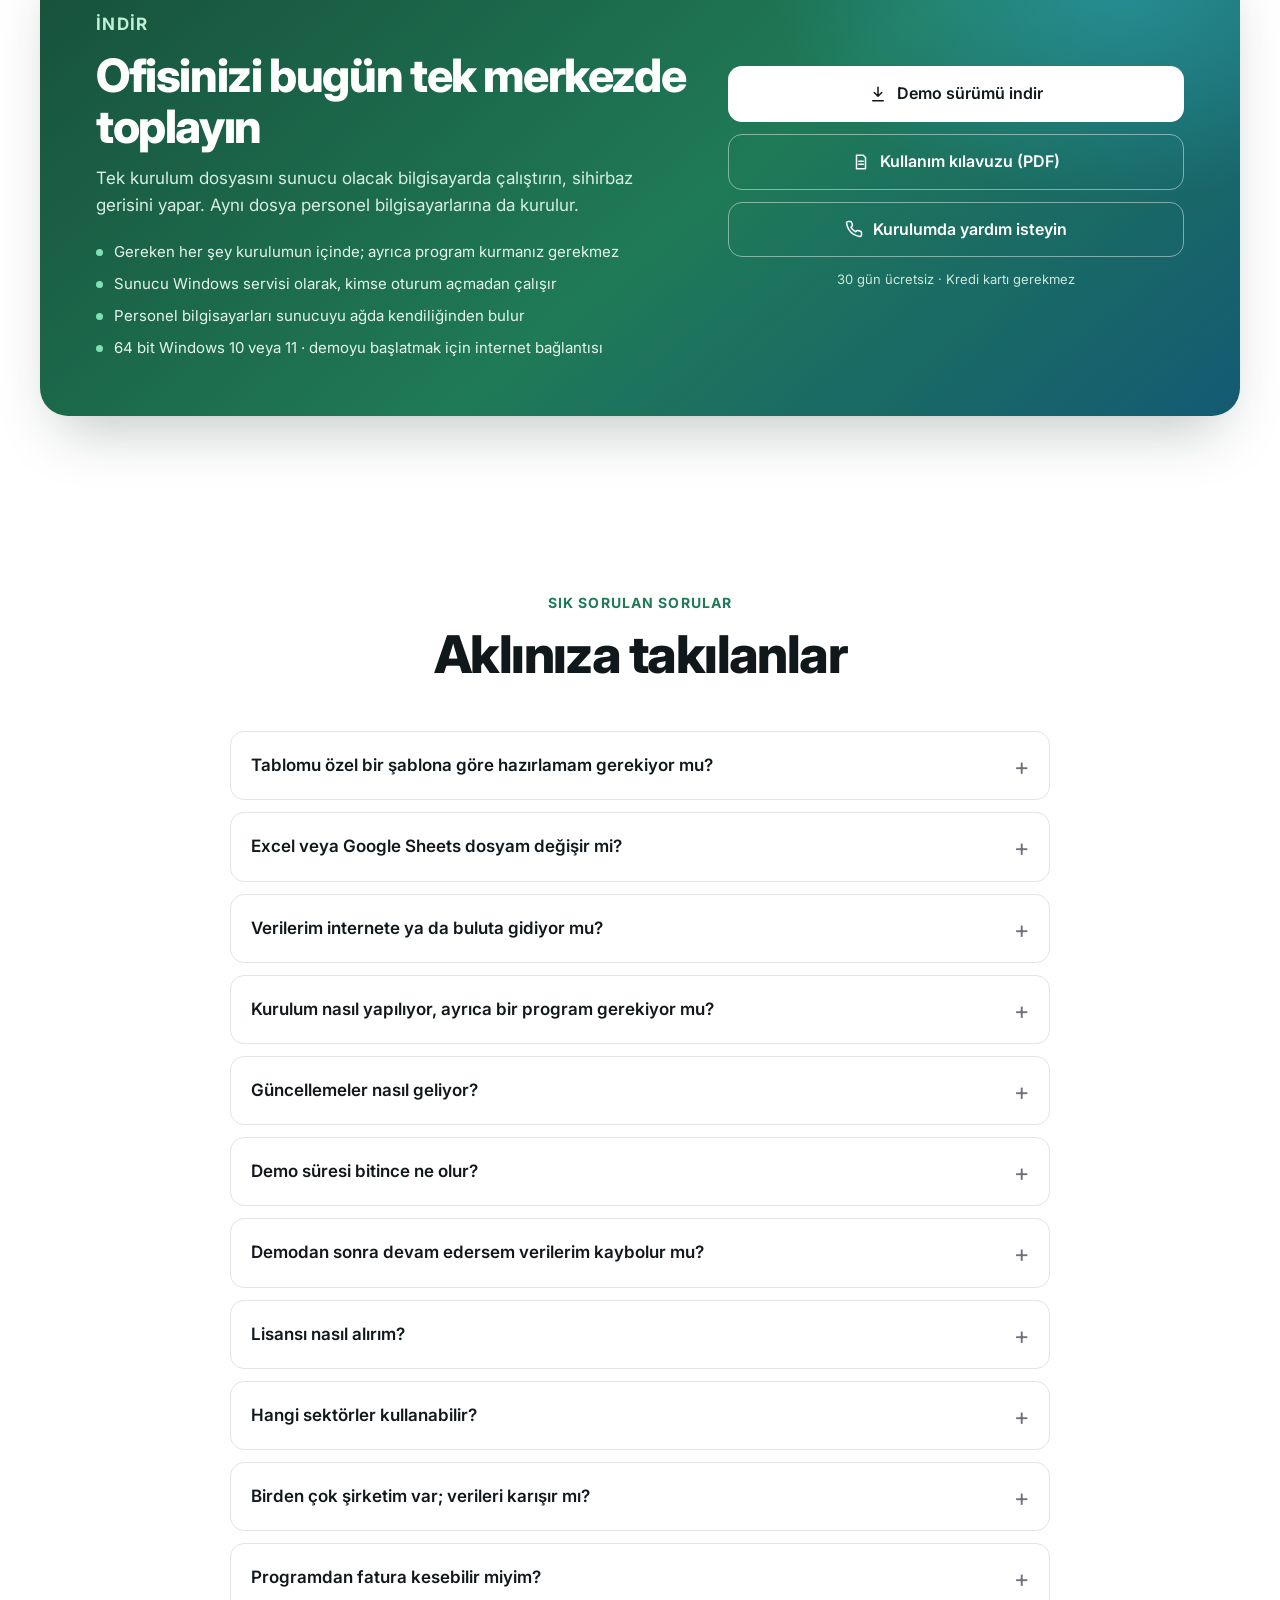
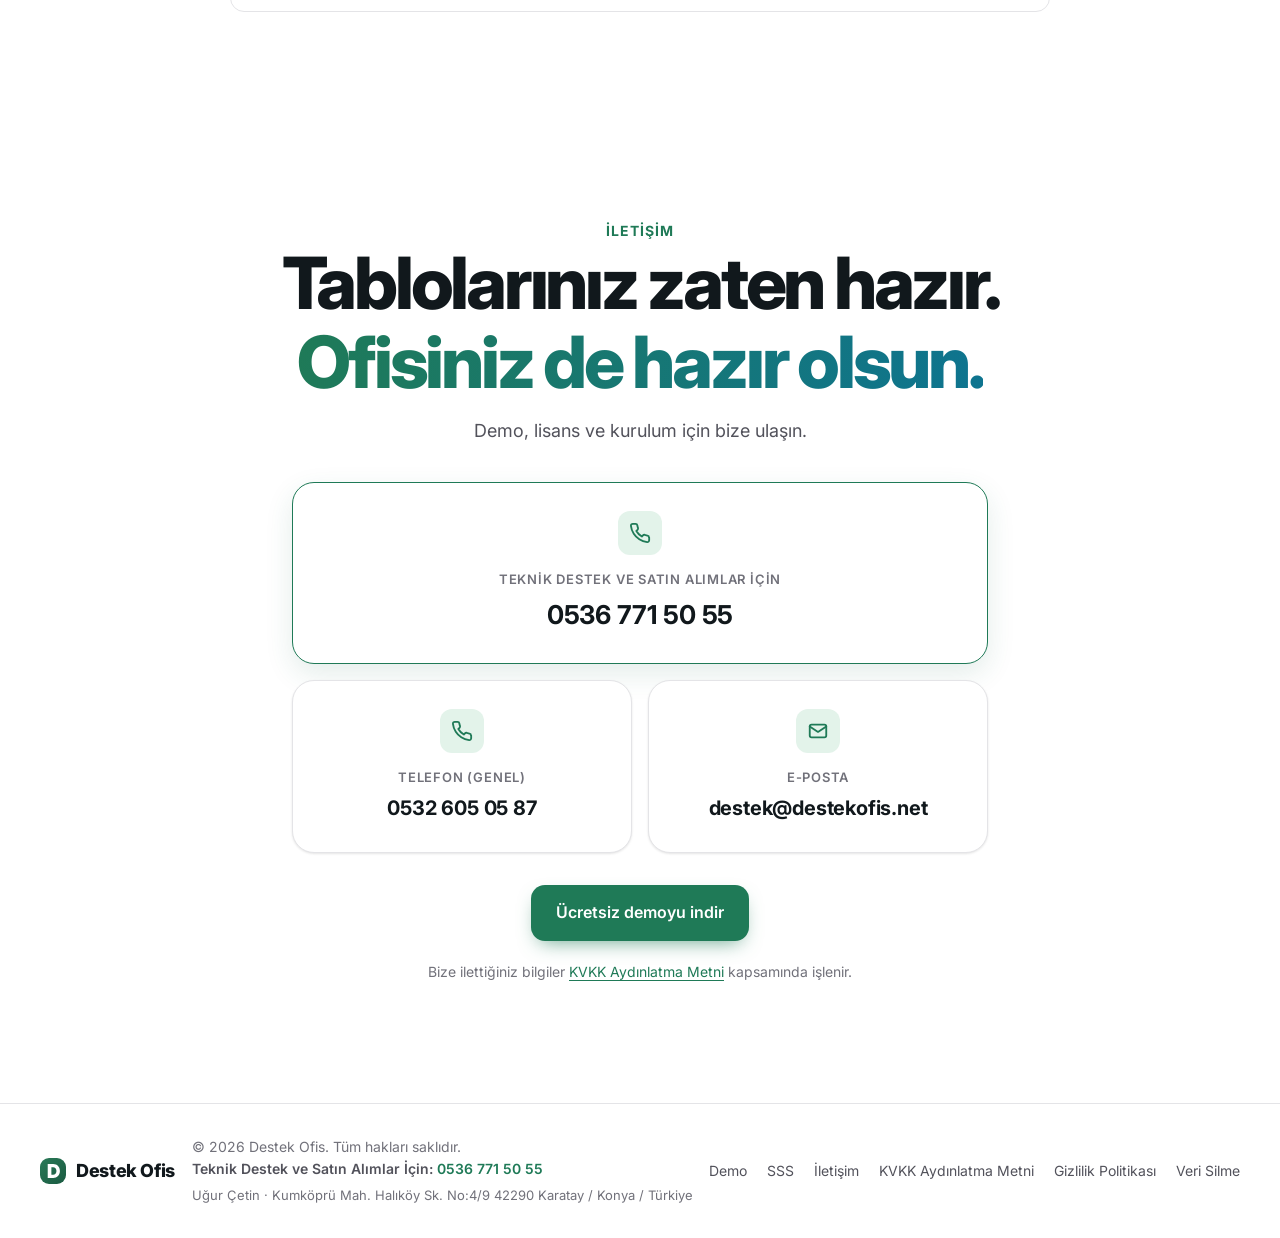
==== commit a96597e2: "Site: Gizlilik Politikası ve Veri Silme Talimatları sayfaları (Meta uygulaması için) /gizlilik ve /v" ====
--- a/web/index.html
+++ b/web/index.html
@@ -486,7 +486,7 @@
     <div class="container footer-inner">
       <a href="#top" class="brand"><img src="assets/favicon.svg" alt="" width="26" height="26"><span>Destek Ofis</span></a>
       <p>© <span id="year">2026</span> Destek Ofis. Tüm hakları saklıdır.<br><span class="footer-support">Teknik Destek ve Satın Alımlar İçin: <a href="tel:+905367715055">0536 771 50 55</a></span><br><span class="footer-legal">Uğur Çetin · Kumköprü Mah. Halıköy Sk. No:4/9 42290 Karatay / Konya / Türkiye</span></p>
-      <nav aria-label="Alt menü"><a href="#demo">Demo</a><a href="#sss">SSS</a><a href="#iletisim">İletişim</a><a href="/kvkk">KVKK Aydınlatma Metni</a></nav>
+      <nav aria-label="Alt menü"><a href="#demo">Demo</a><a href="#sss">SSS</a><a href="#iletisim">İletişim</a><a href="/kvkk">KVKK Aydınlatma Metni</a><a href="/gizlilik">Gizlilik Politikası</a><a href="/veri-silme">Veri Silme</a></nav>
     </div>
   </footer>
 
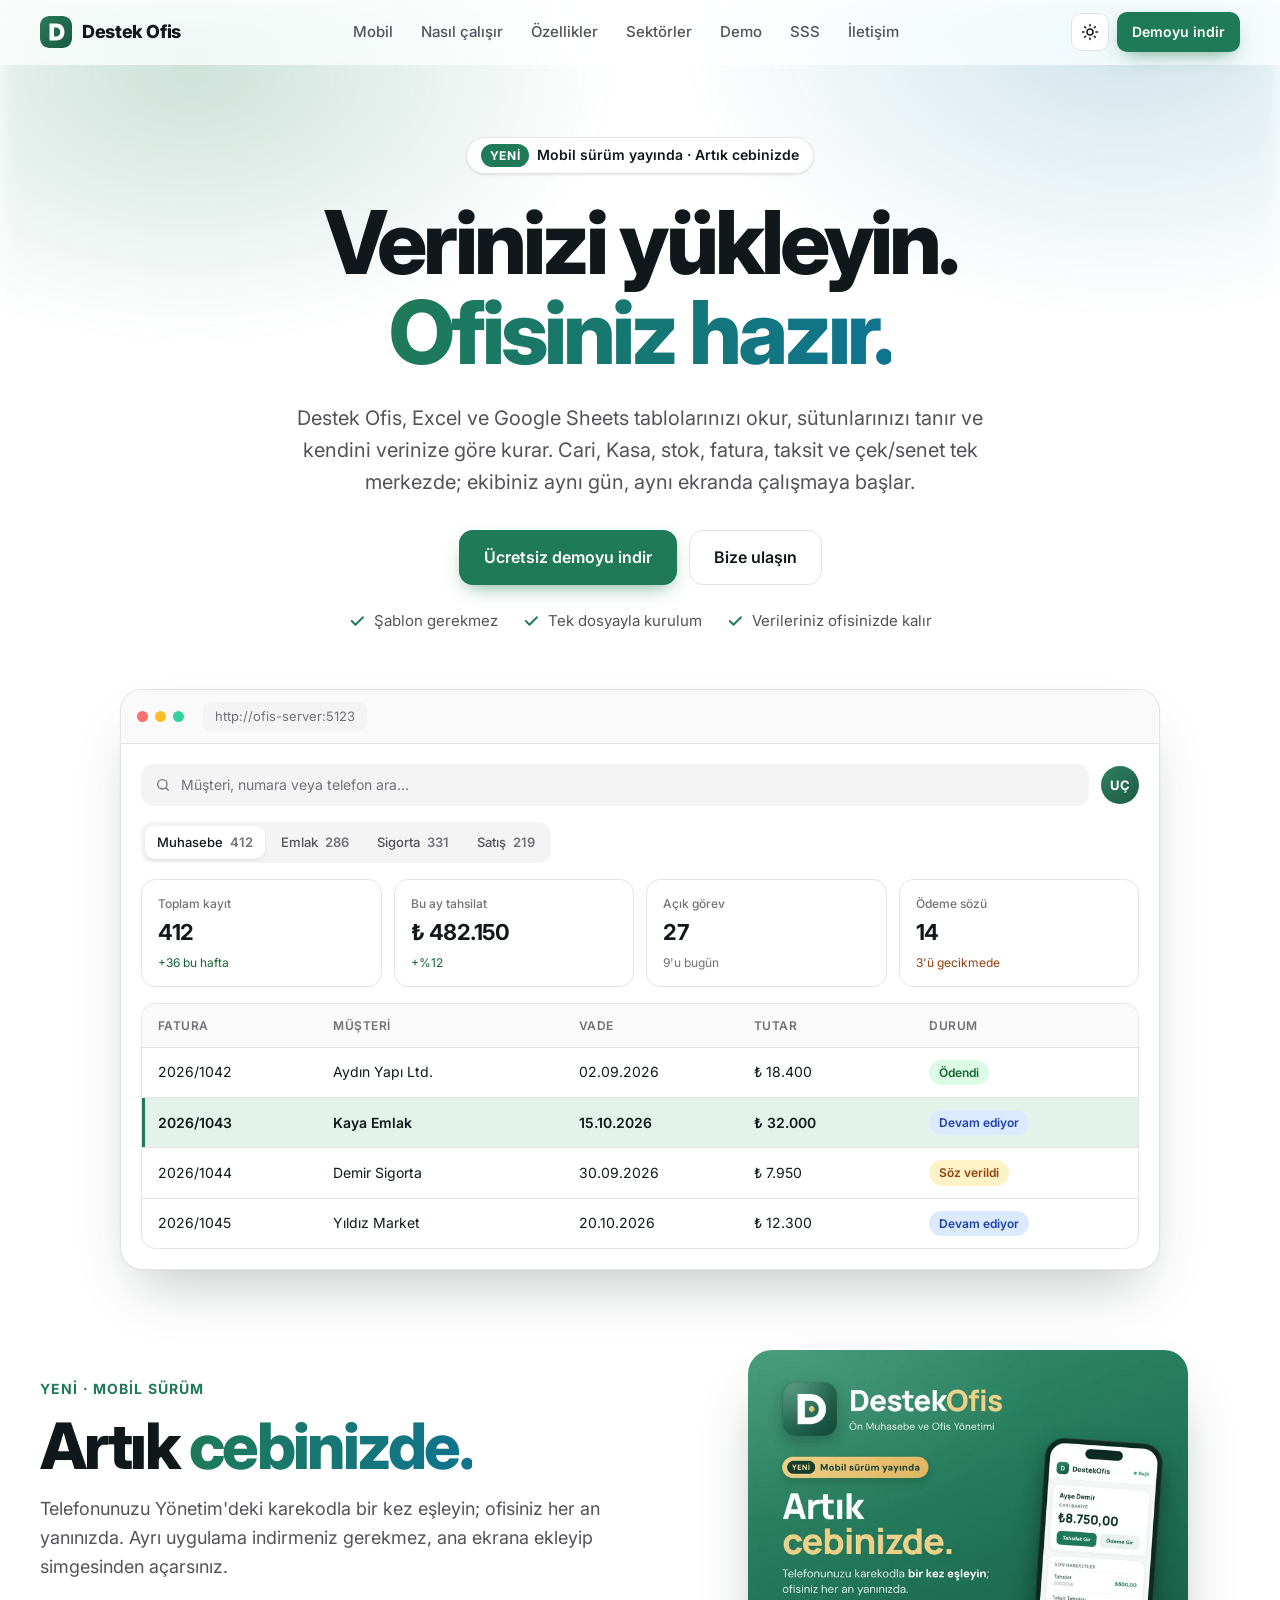
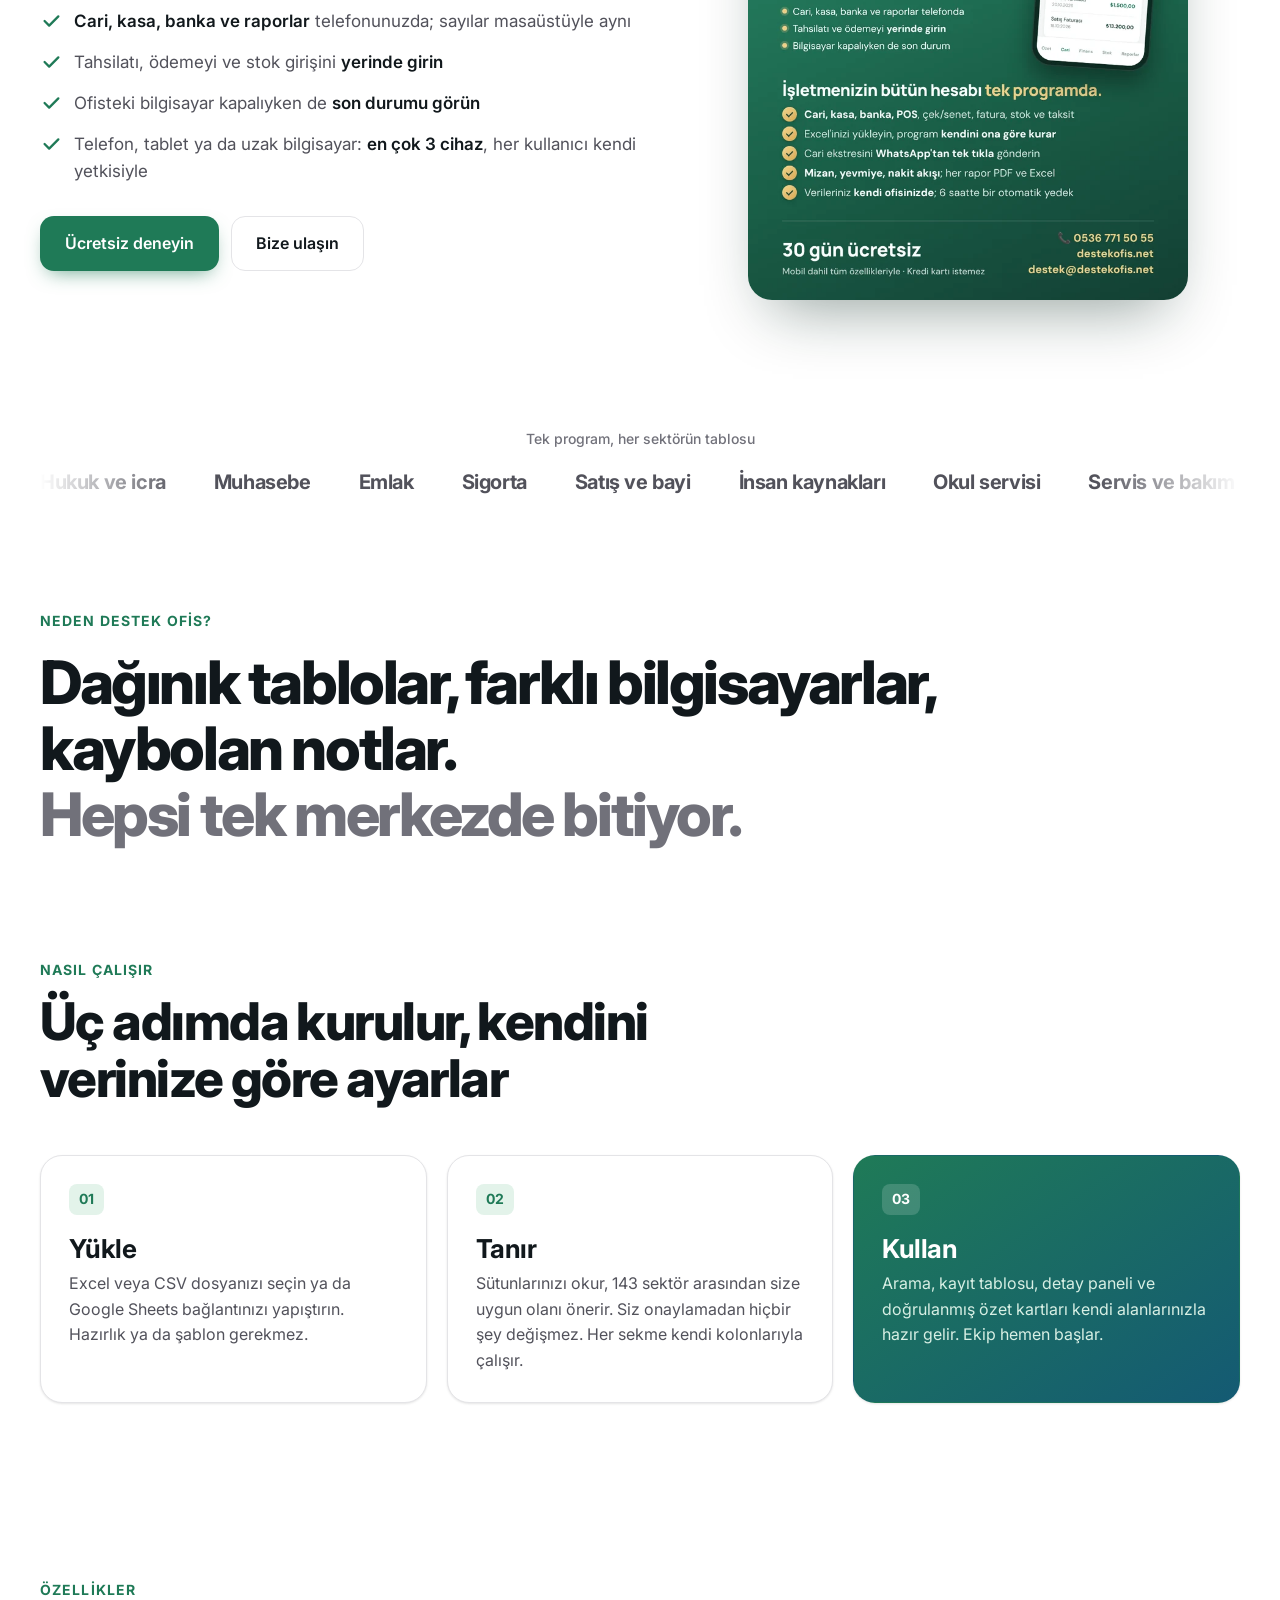
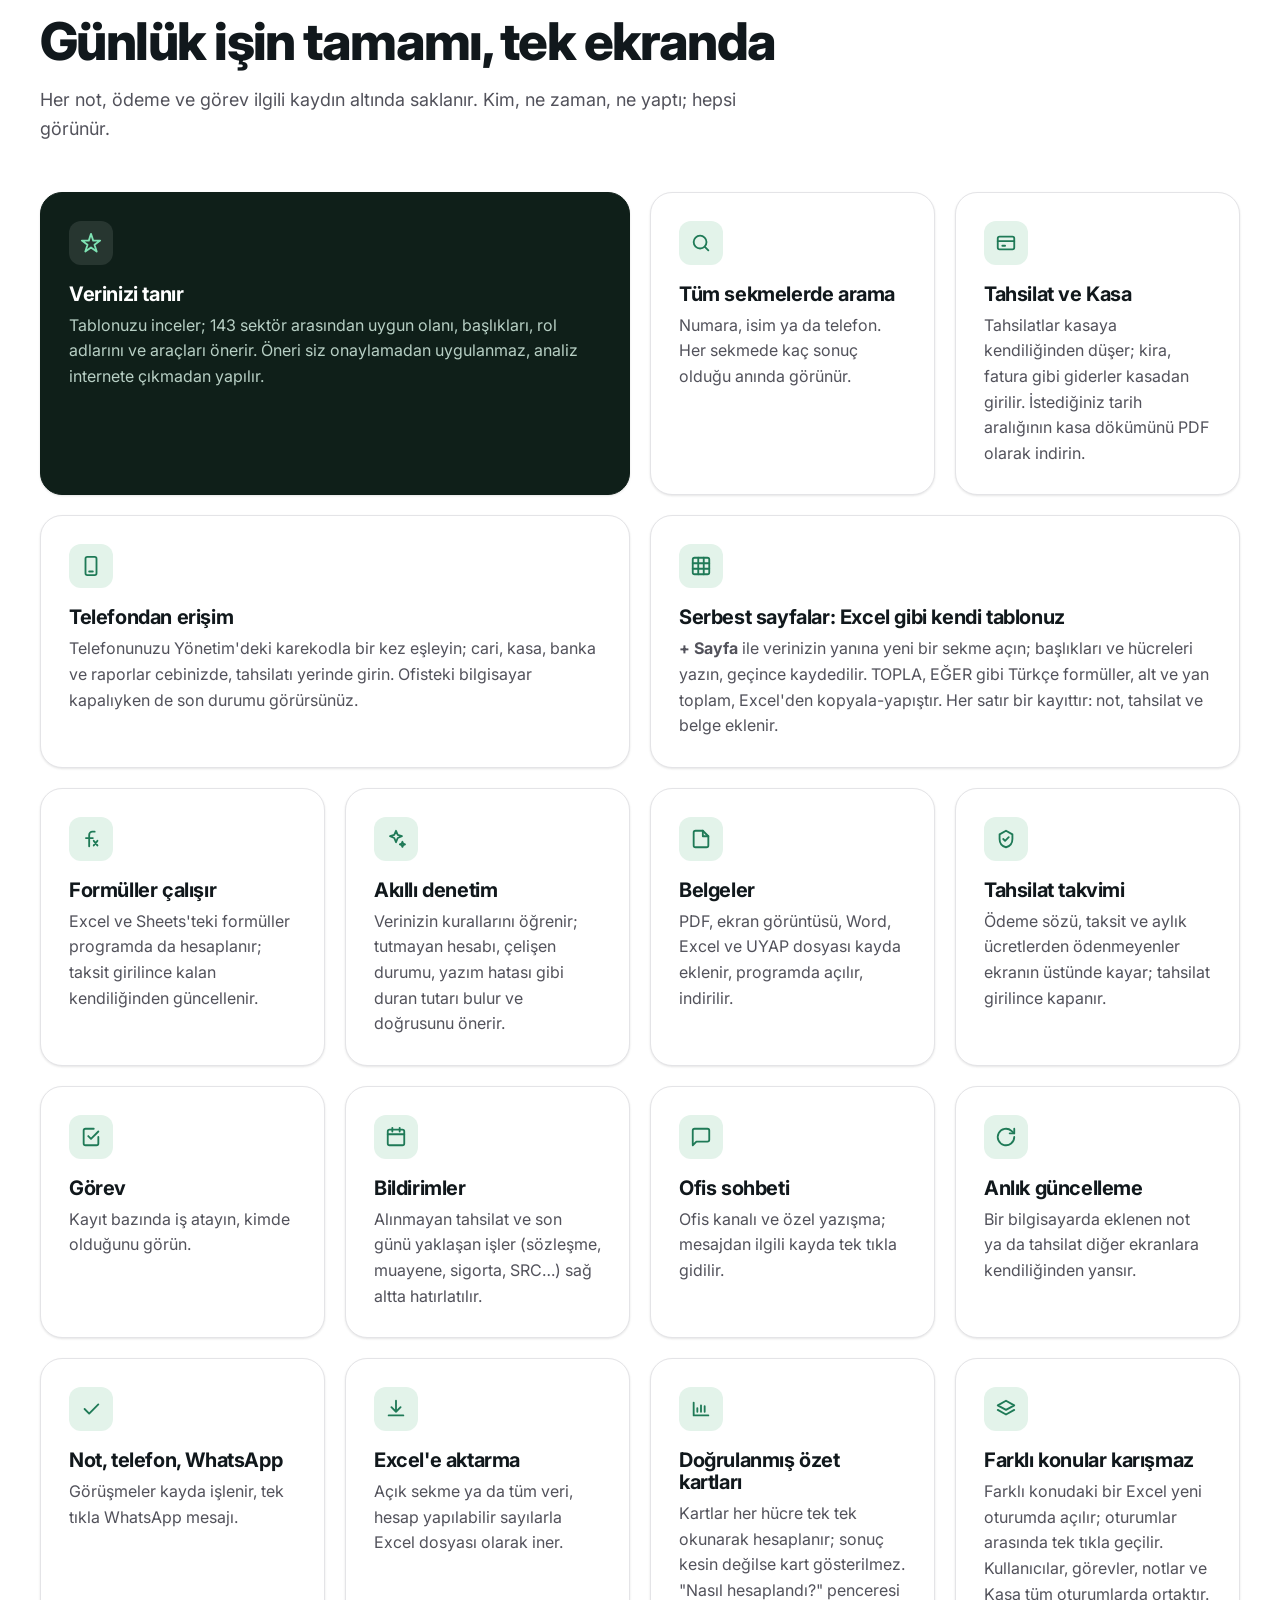
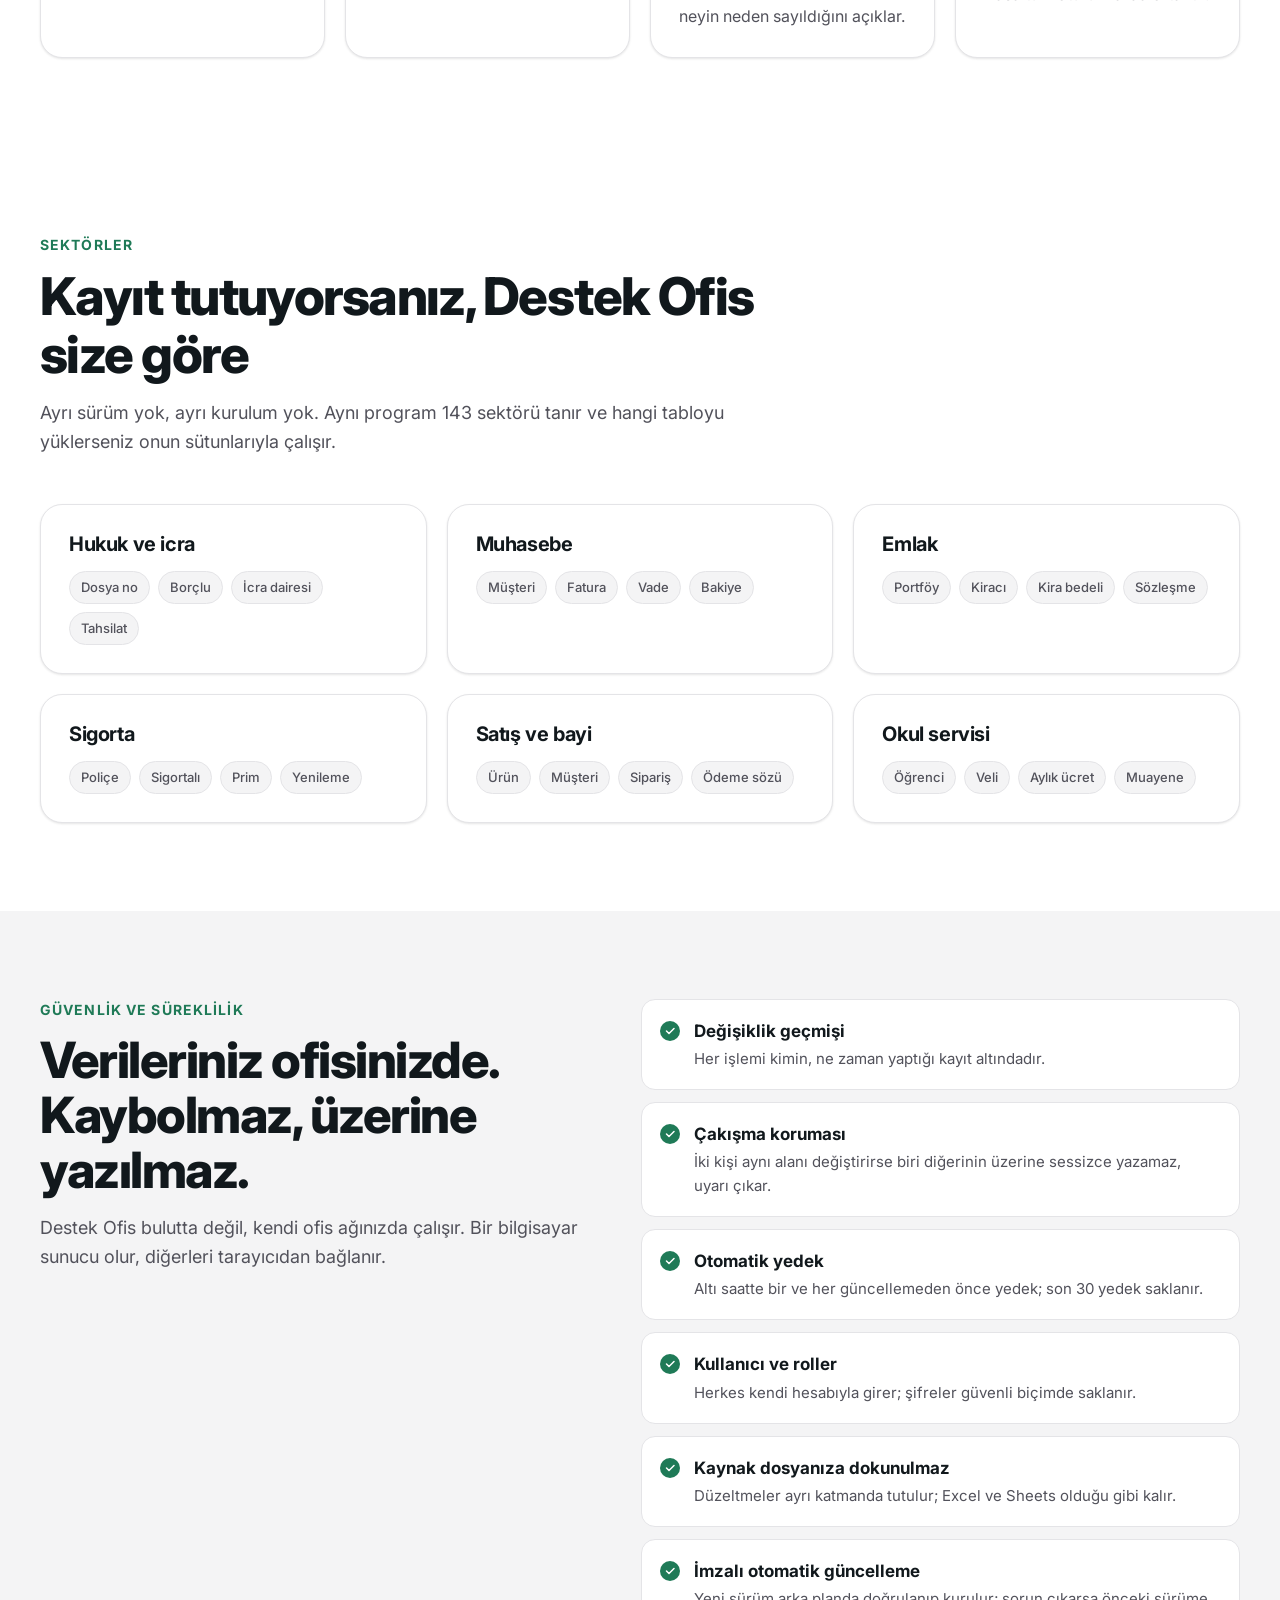
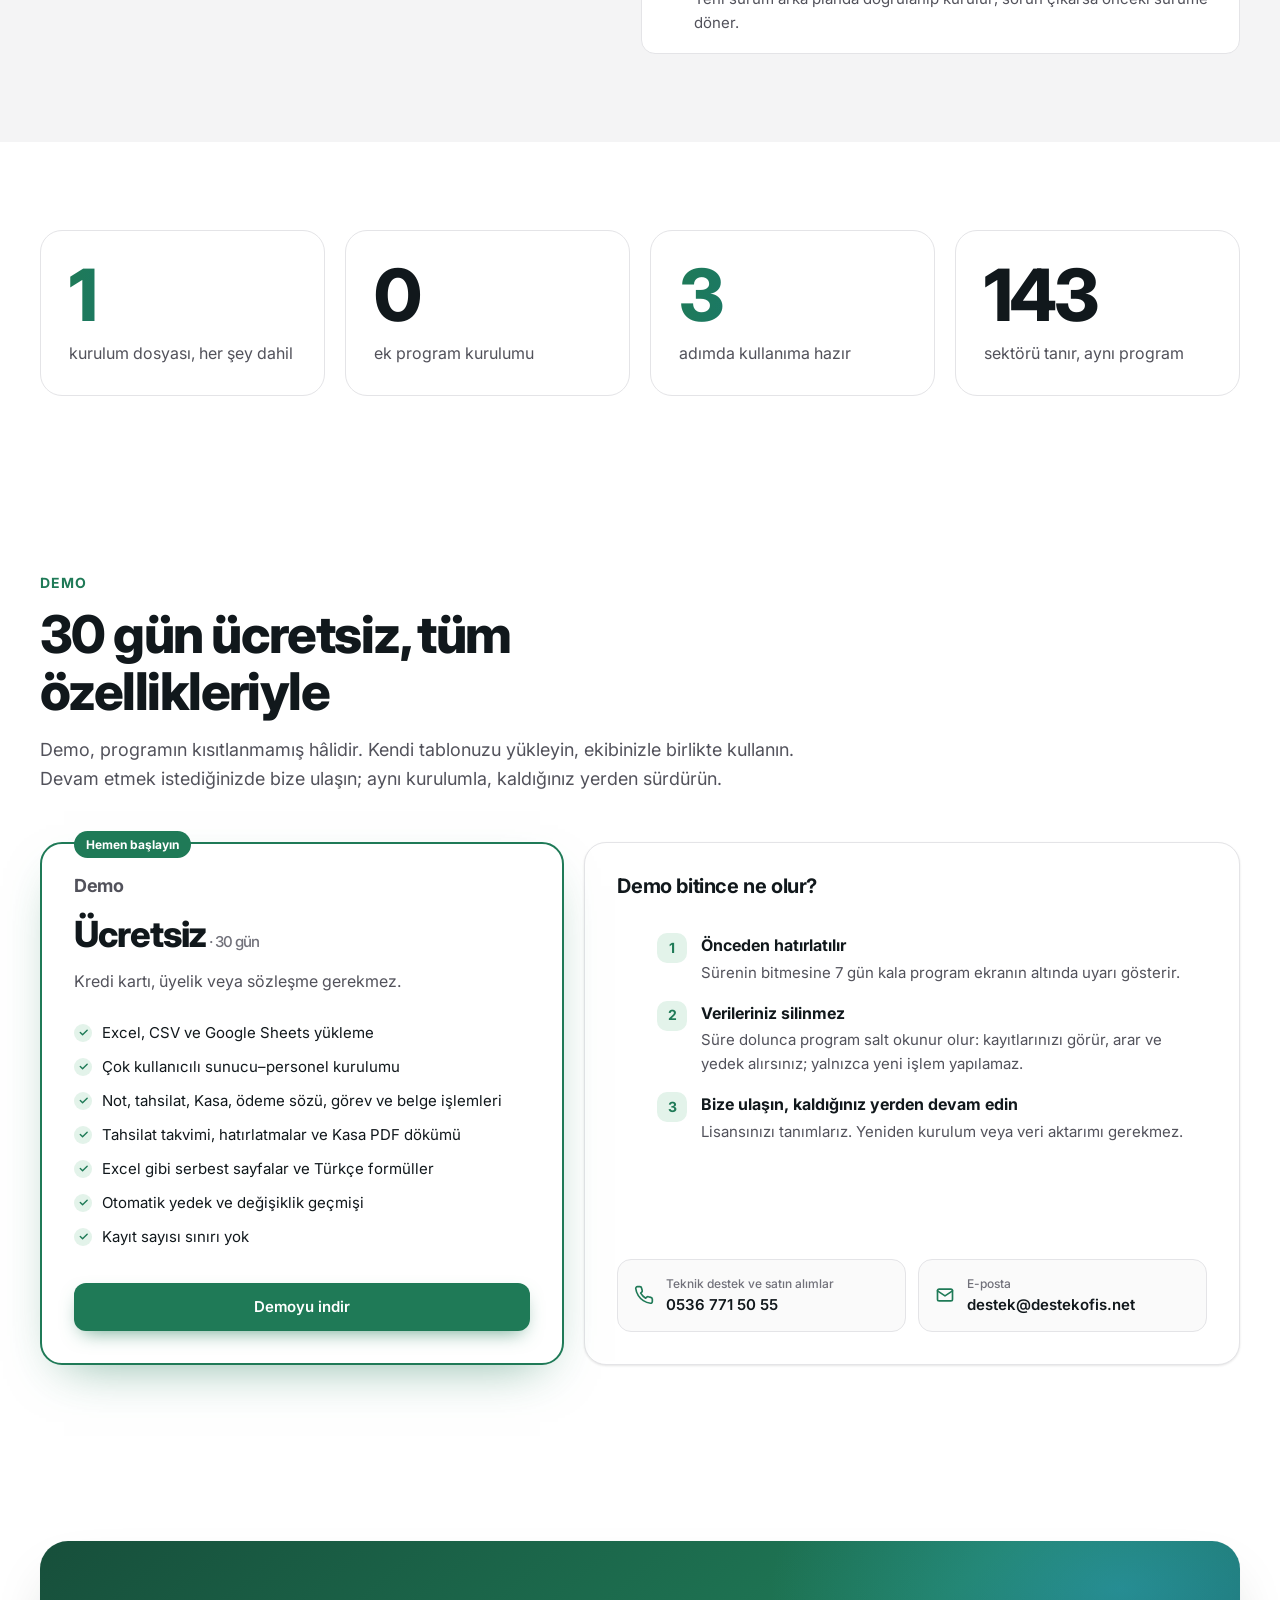
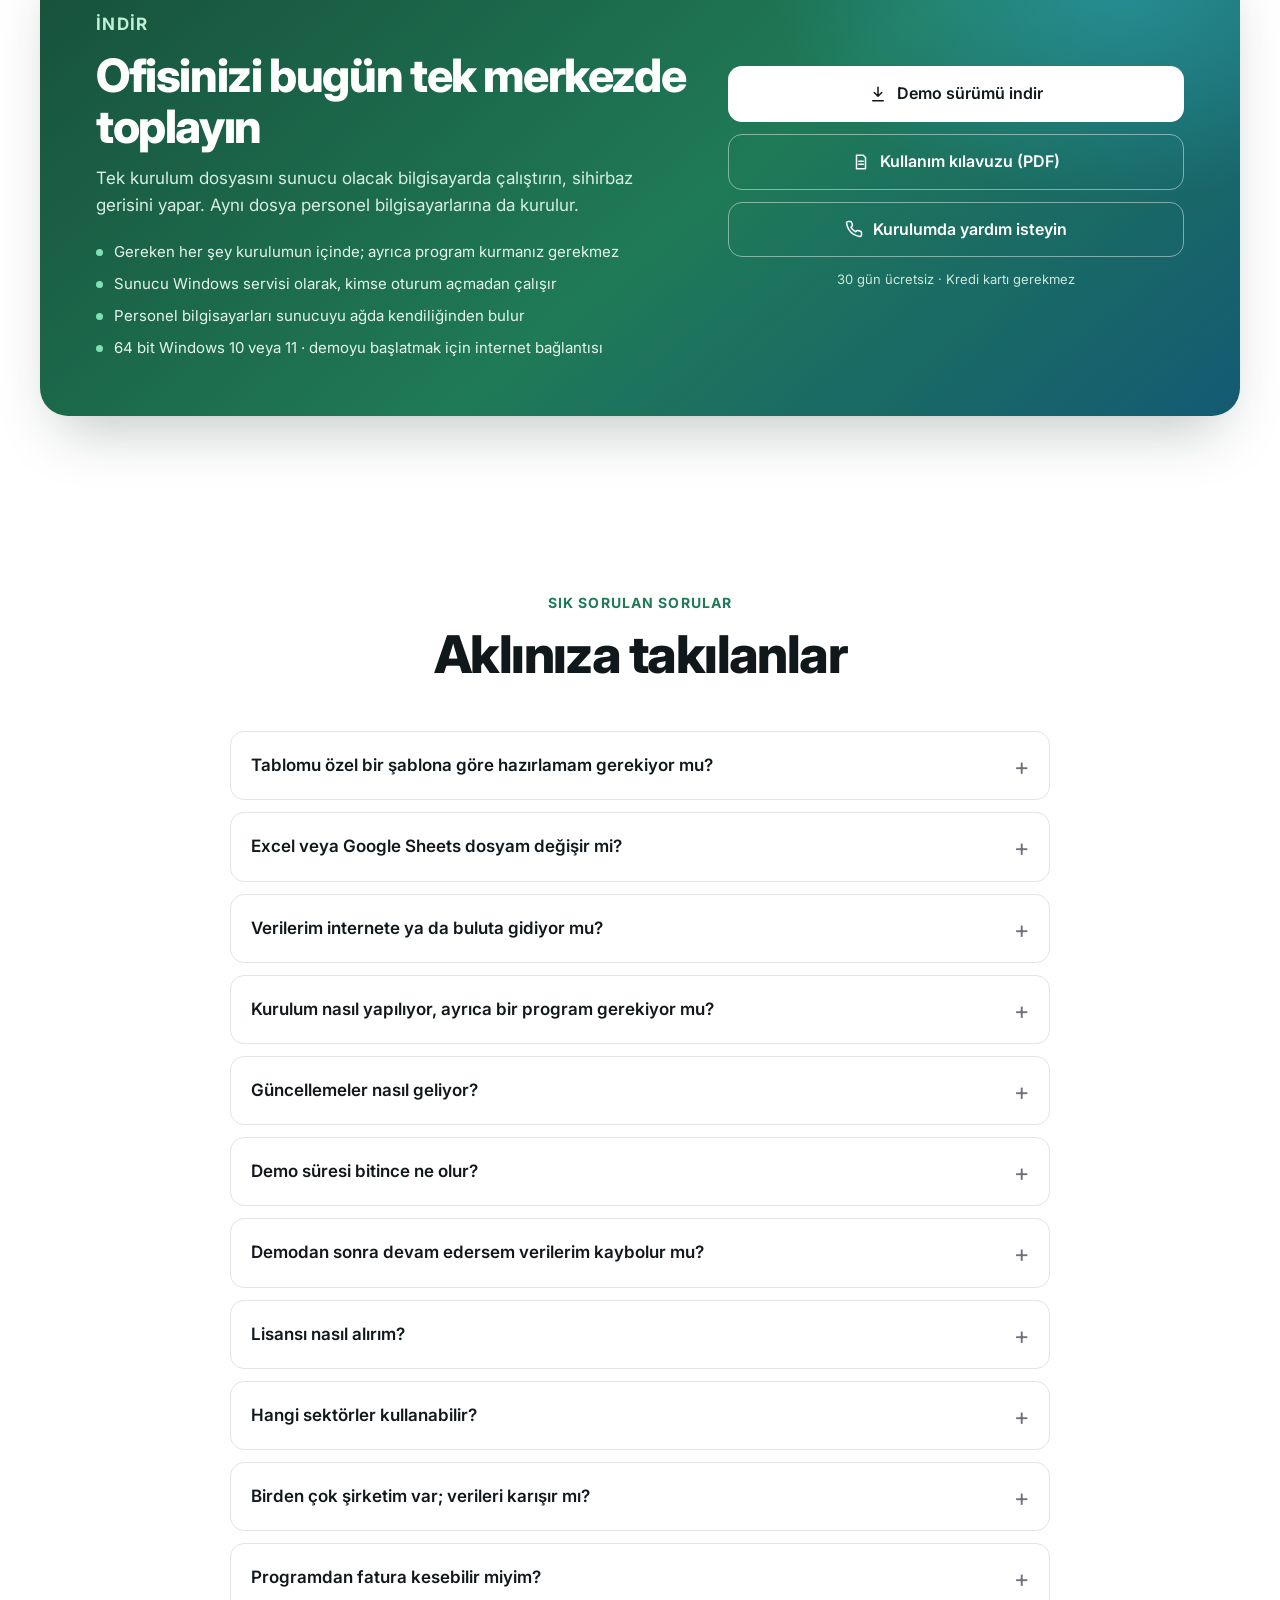
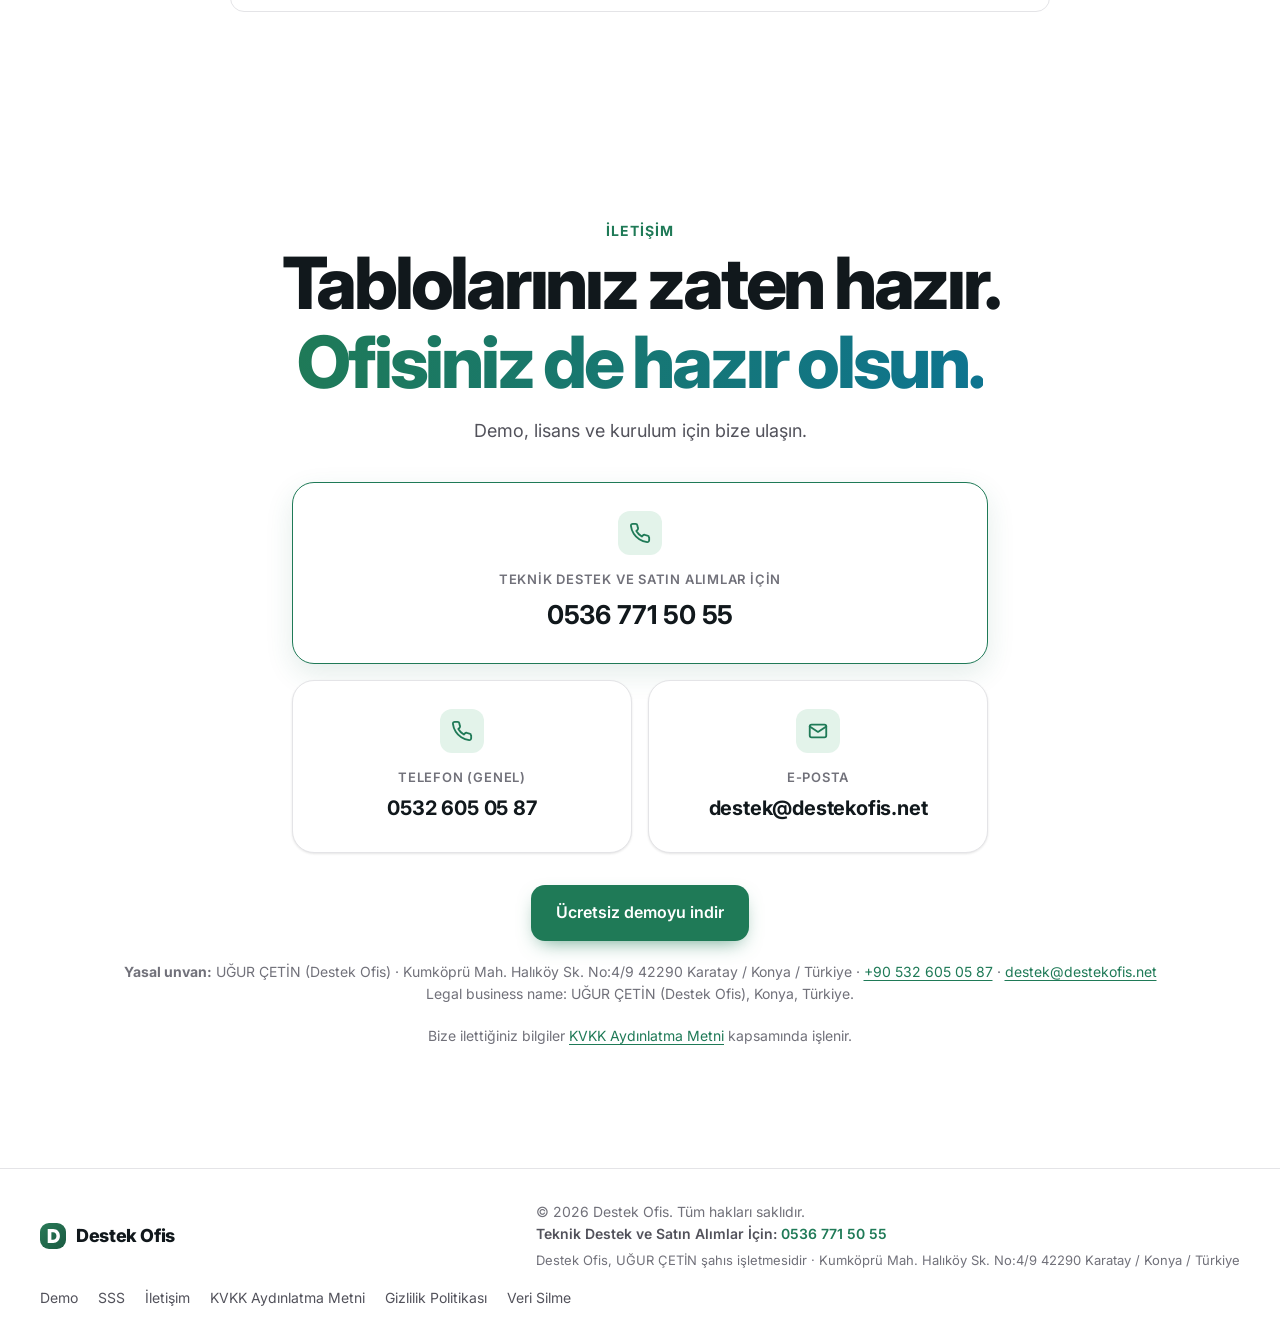
==== commit 2d4acb6f: "Site: yasal unvan (UĞUR ÇETİN) iletişimde ve alt bilgide açıkça Meta işletme doğrulaması 'legal busi" ====
--- a/web/index.html
+++ b/web/index.html
@@ -11,6 +11,7 @@
   <meta property="og:title" content="Destek Ofis — Verinizi yükleyin, ofisiniz hazır">
   <meta property="og:description" content="Excel ve Google Sheets tablolarınızı yükleyin, sistem verinize göre kendini kursun. Kayıt tutan her sektör için ortak ofis yönetim sistemi.">
   <meta name="theme-color" content="#1f7a57">
+  <meta name="facebook-domain-verification" content="obg6u74791k8tjagn2cn9503fwkf34" />
   <link rel="icon" href="assets/favicon.svg" type="image/svg+xml">
   <link rel="preconnect" href="https://fonts.googleapis.com">
   <link rel="preconnect" href="https://fonts.gstatic.com" crossorigin>
@@ -477,6 +478,7 @@
         <div class="cta-row center">
           <a href="#indir" class="btn btn-primary btn-lg">Ücretsiz demoyu indir</a>
         </div>
+        <p class="legal-note company-legal"><b>Yasal unvan:</b> UĞUR ÇETİN (Destek Ofis) · Kumköprü Mah. Halıköy Sk. No:4/9 42290 Karatay / Konya / Türkiye · <a href="tel:+905326050587">+90 532 605 05 87</a> · <a href="mailto:destek@destekofis.net">destek@destekofis.net</a><br><span lang="en">Legal business name: UĞUR ÇETİN (Destek Ofis), Konya, Türkiye.</span></p>
         <p class="legal-note">Bize ilettiğiniz bilgiler <a href="/kvkk">KVKK Aydınlatma Metni</a> kapsamında işlenir.</p>
       </div>
     </section>
@@ -485,7 +487,7 @@
   <footer class="footer">
     <div class="container footer-inner">
       <a href="#top" class="brand"><img src="assets/favicon.svg" alt="" width="26" height="26"><span>Destek Ofis</span></a>
-      <p>© <span id="year">2026</span> Destek Ofis. Tüm hakları saklıdır.<br><span class="footer-support">Teknik Destek ve Satın Alımlar İçin: <a href="tel:+905367715055">0536 771 50 55</a></span><br><span class="footer-legal">Uğur Çetin · Kumköprü Mah. Halıköy Sk. No:4/9 42290 Karatay / Konya / Türkiye</span></p>
+      <p>© <span id="year">2026</span> Destek Ofis. Tüm hakları saklıdır.<br><span class="footer-support">Teknik Destek ve Satın Alımlar İçin: <a href="tel:+905367715055">0536 771 50 55</a></span><br><span class="footer-legal">Destek Ofis, UĞUR ÇETİN şahıs işletmesidir · Kumköprü Mah. Halıköy Sk. No:4/9 42290 Karatay / Konya / Türkiye</span></p>
       <nav aria-label="Alt menü"><a href="#demo">Demo</a><a href="#sss">SSS</a><a href="#iletisim">İletişim</a><a href="/kvkk">KVKK Aydınlatma Metni</a><a href="/gizlilik">Gizlilik Politikası</a><a href="/veri-silme">Veri Silme</a></nav>
     </div>
   </footer>
